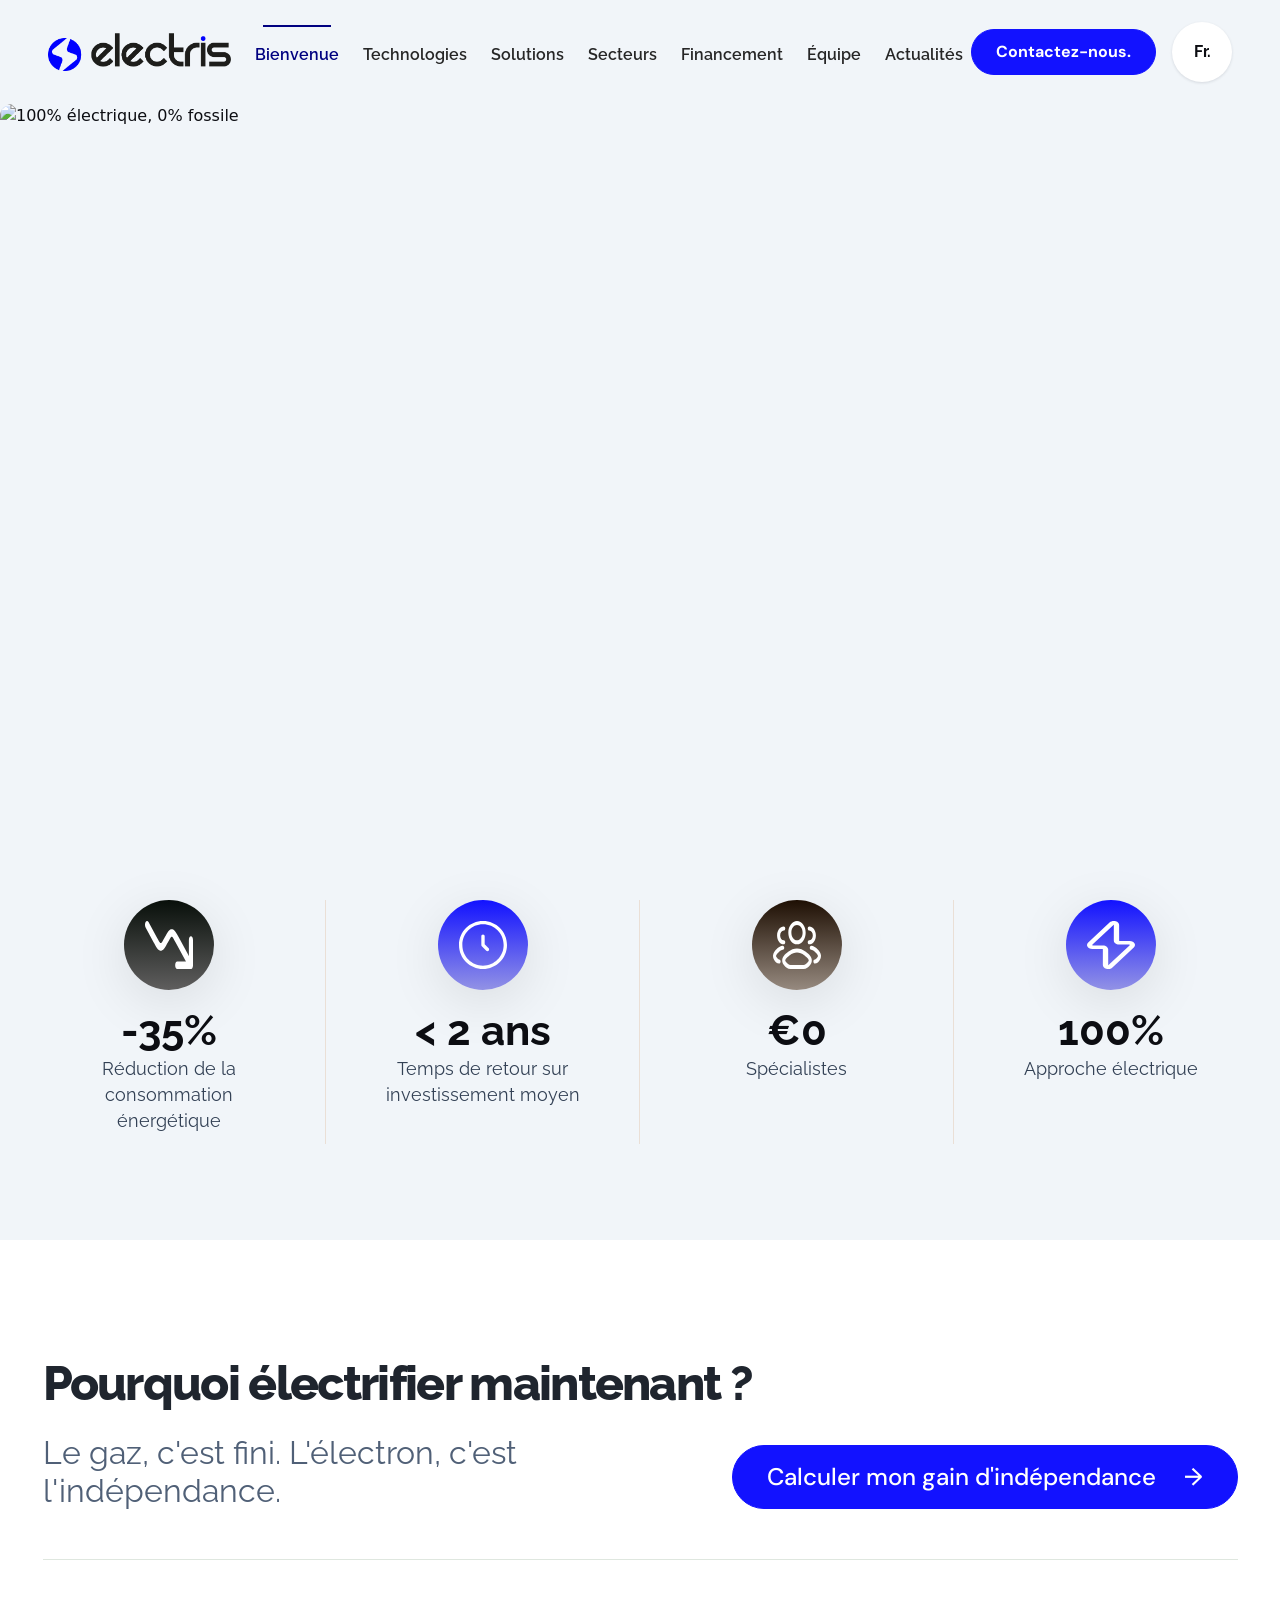
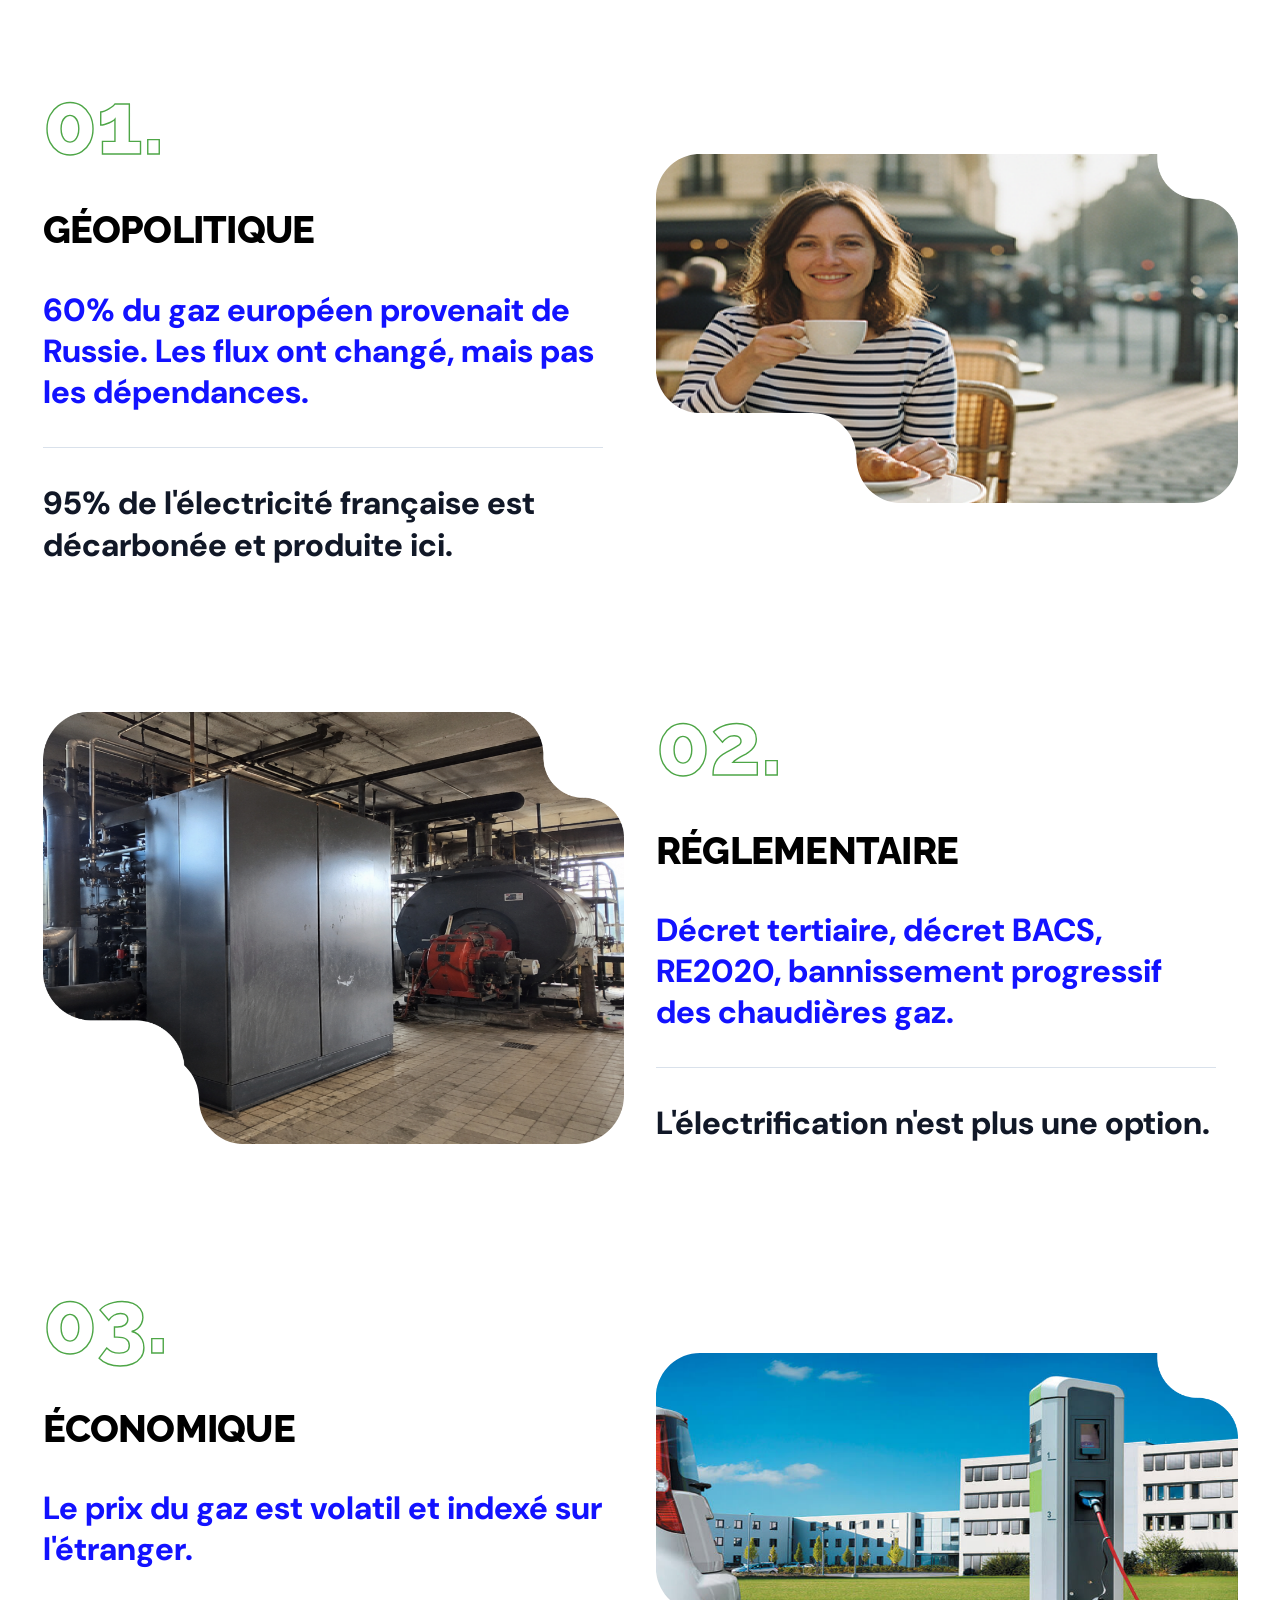
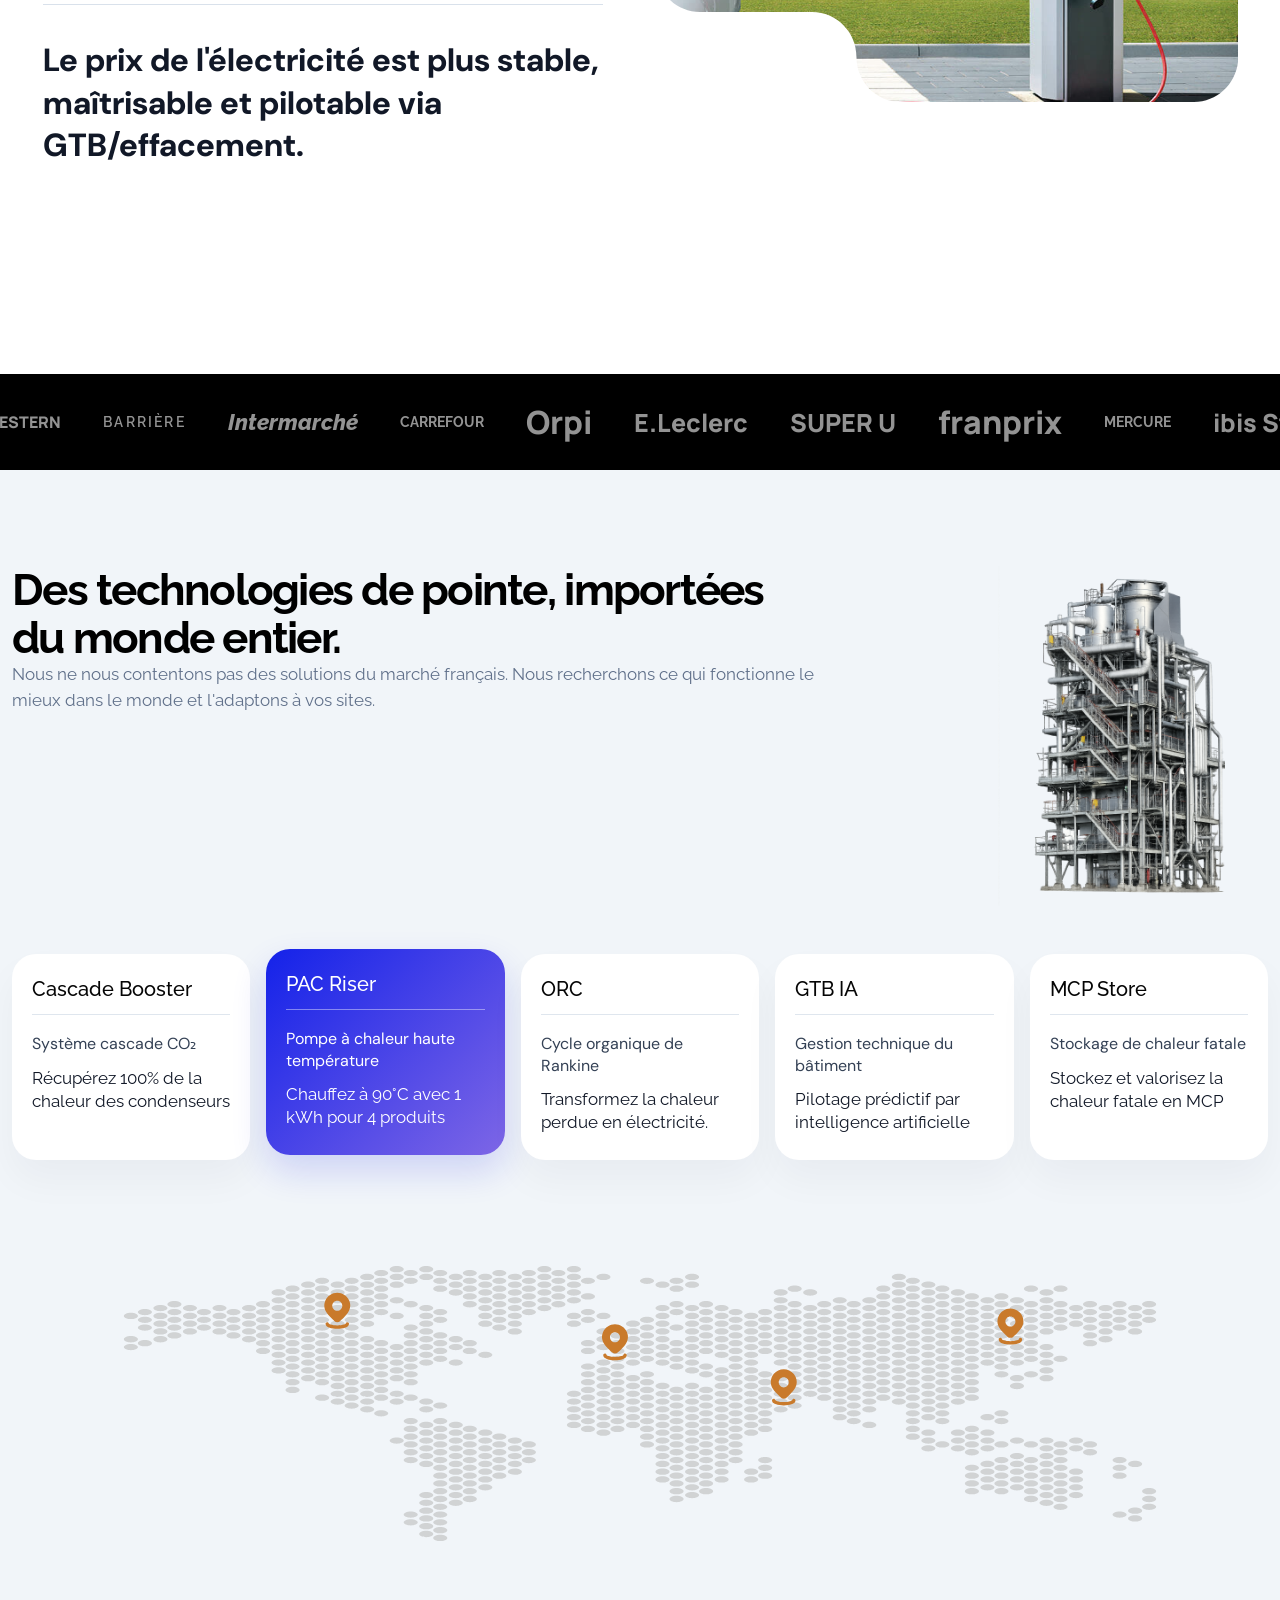
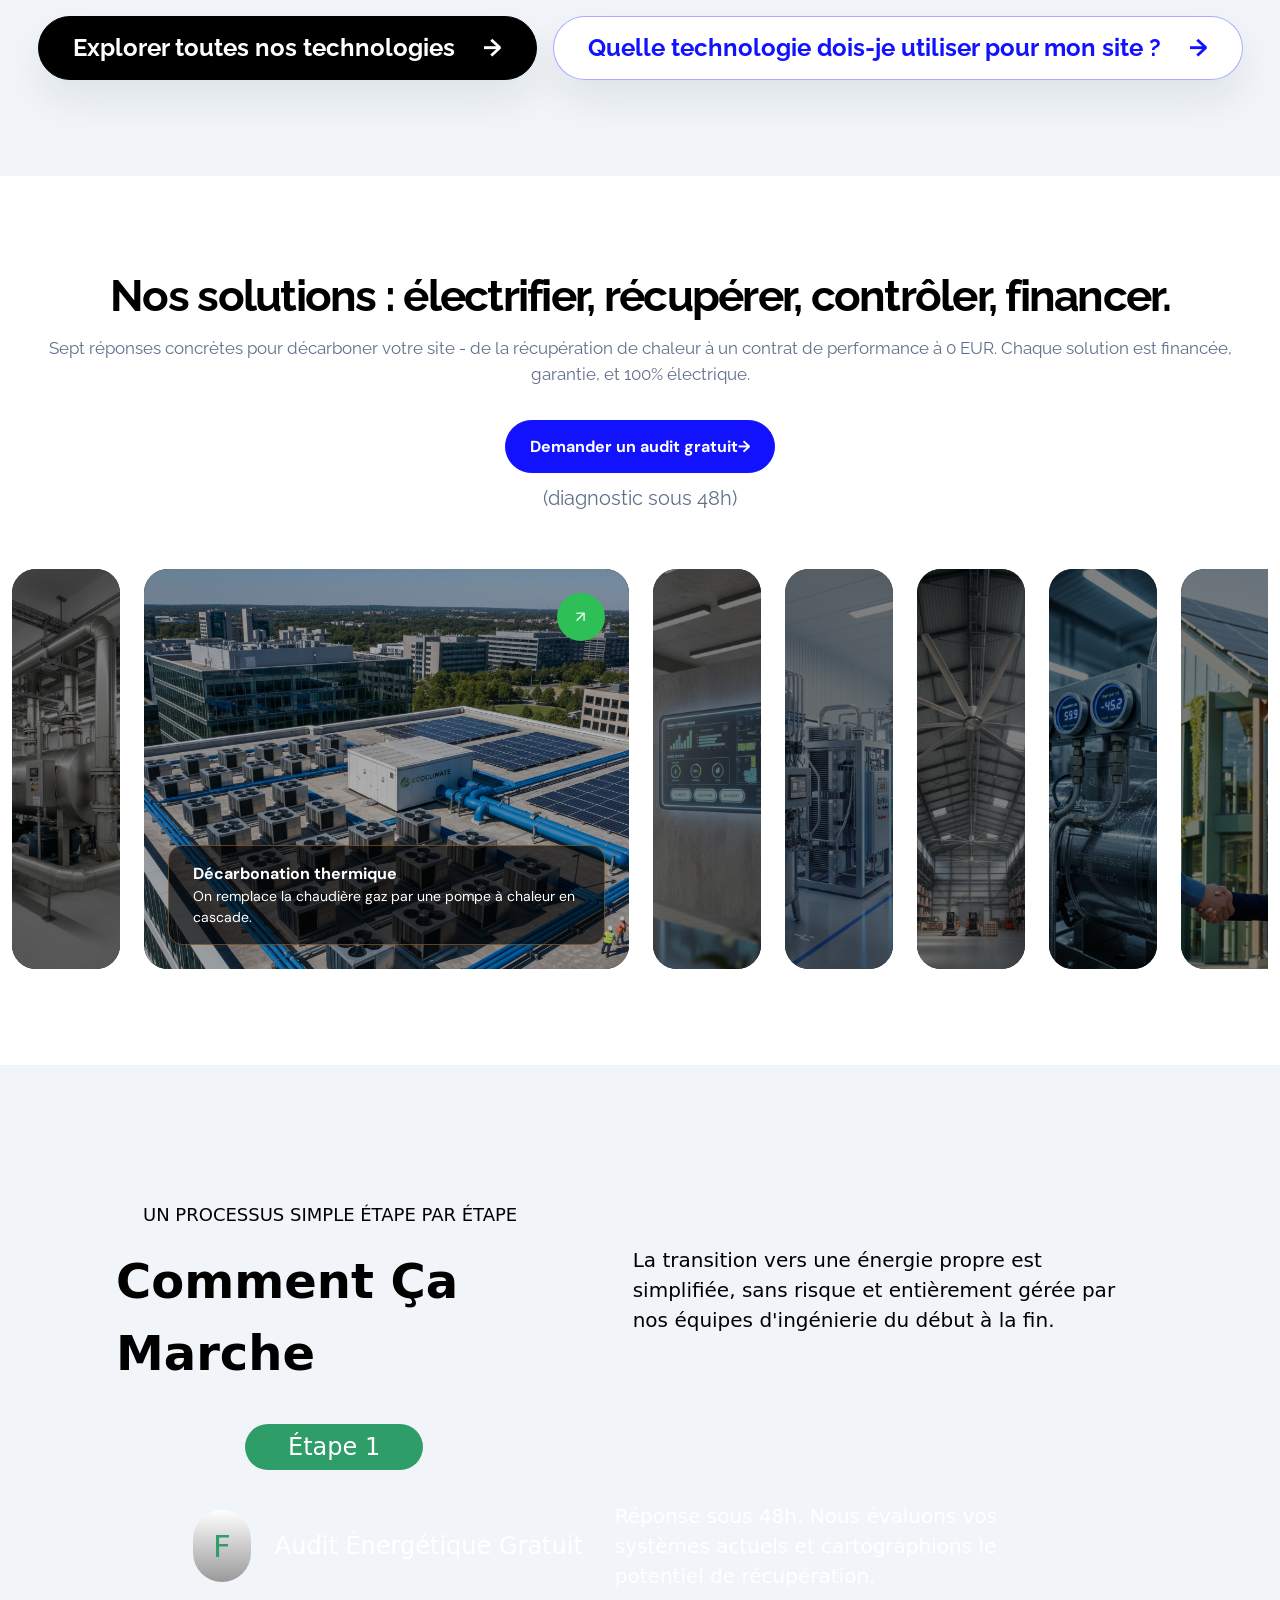
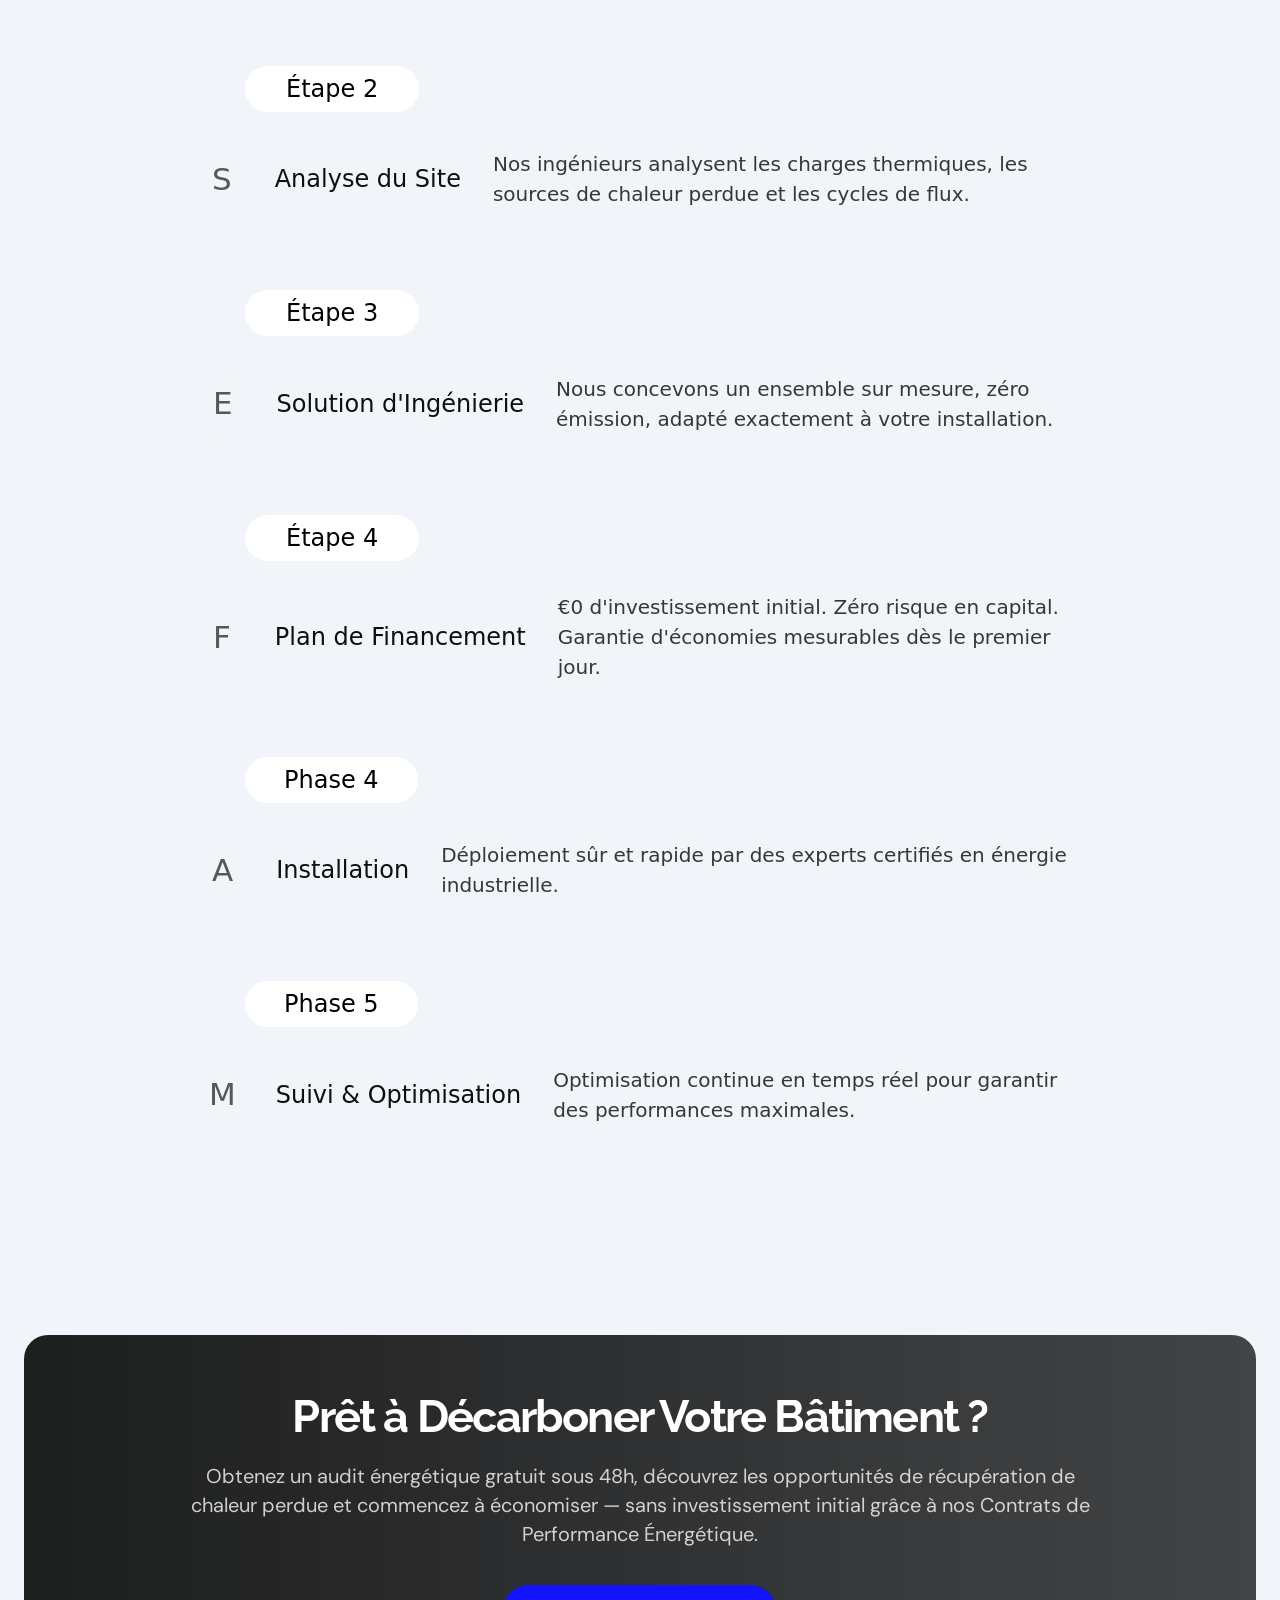
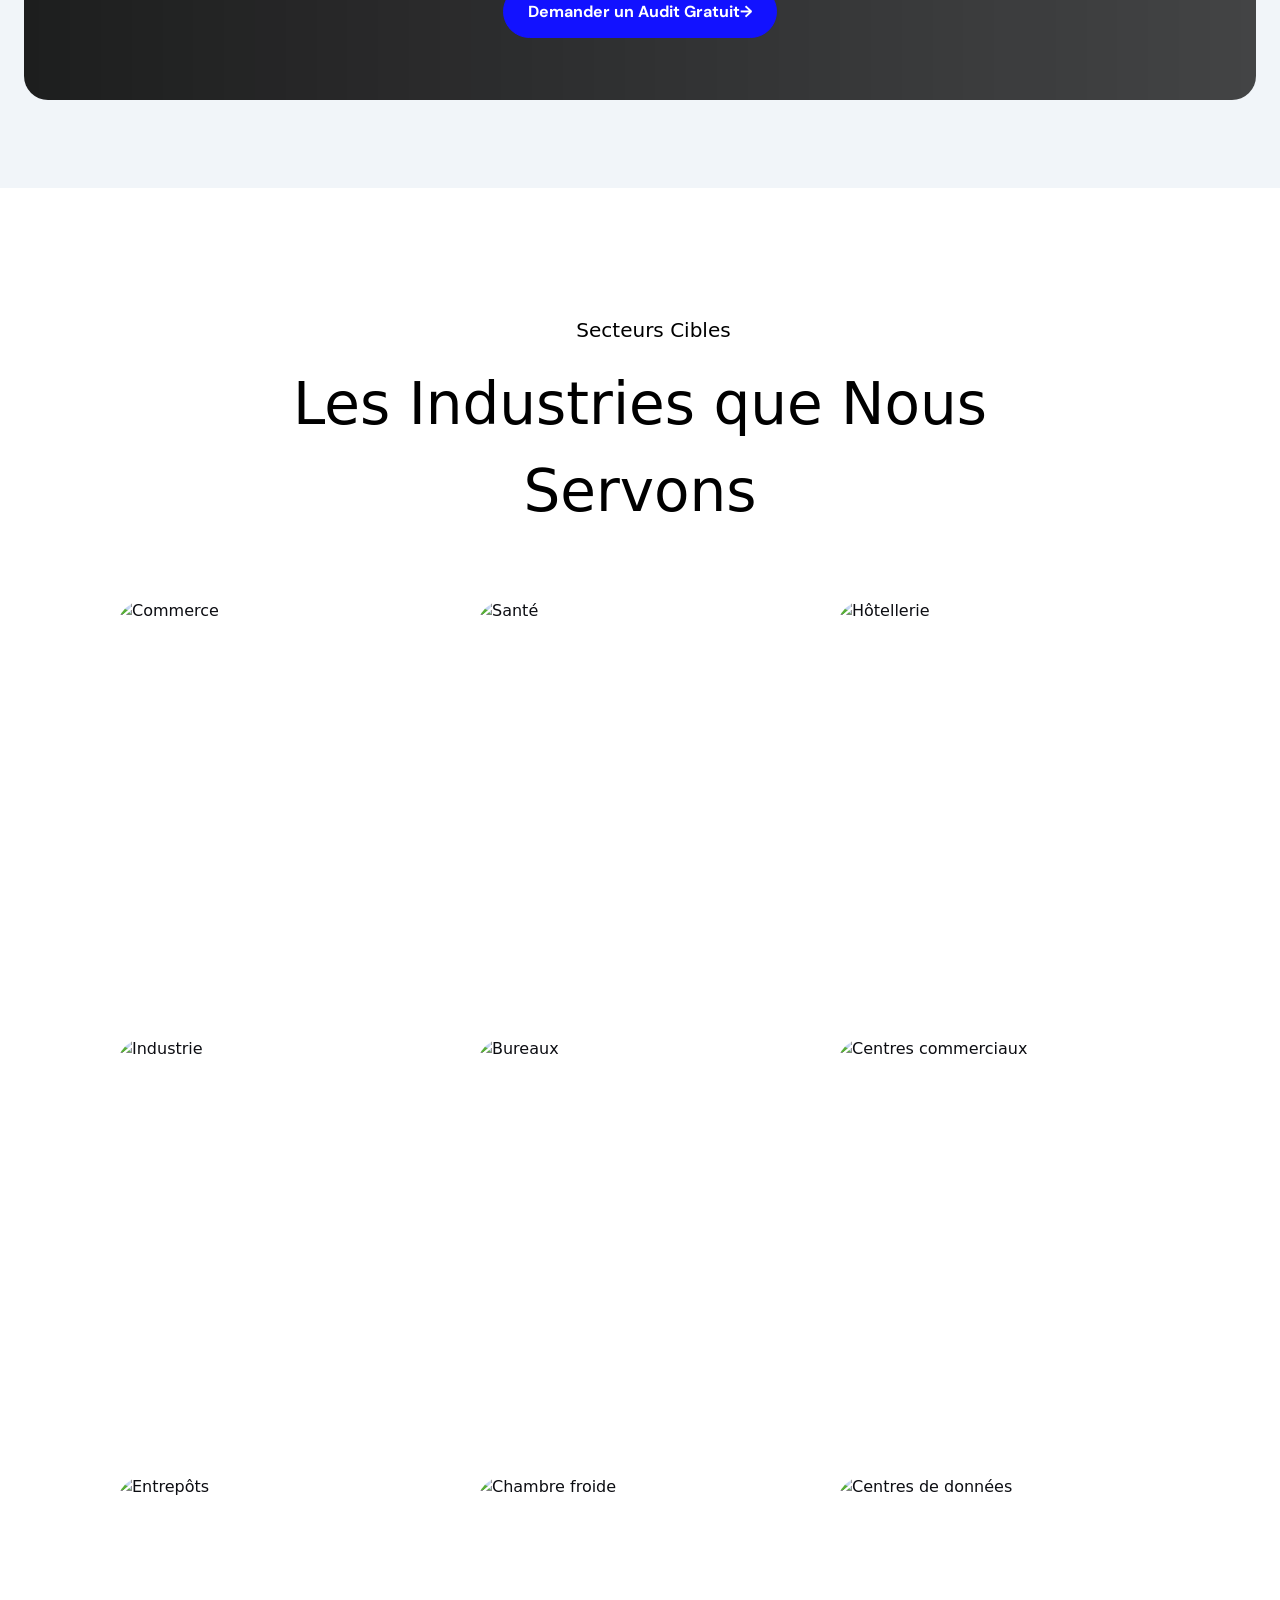
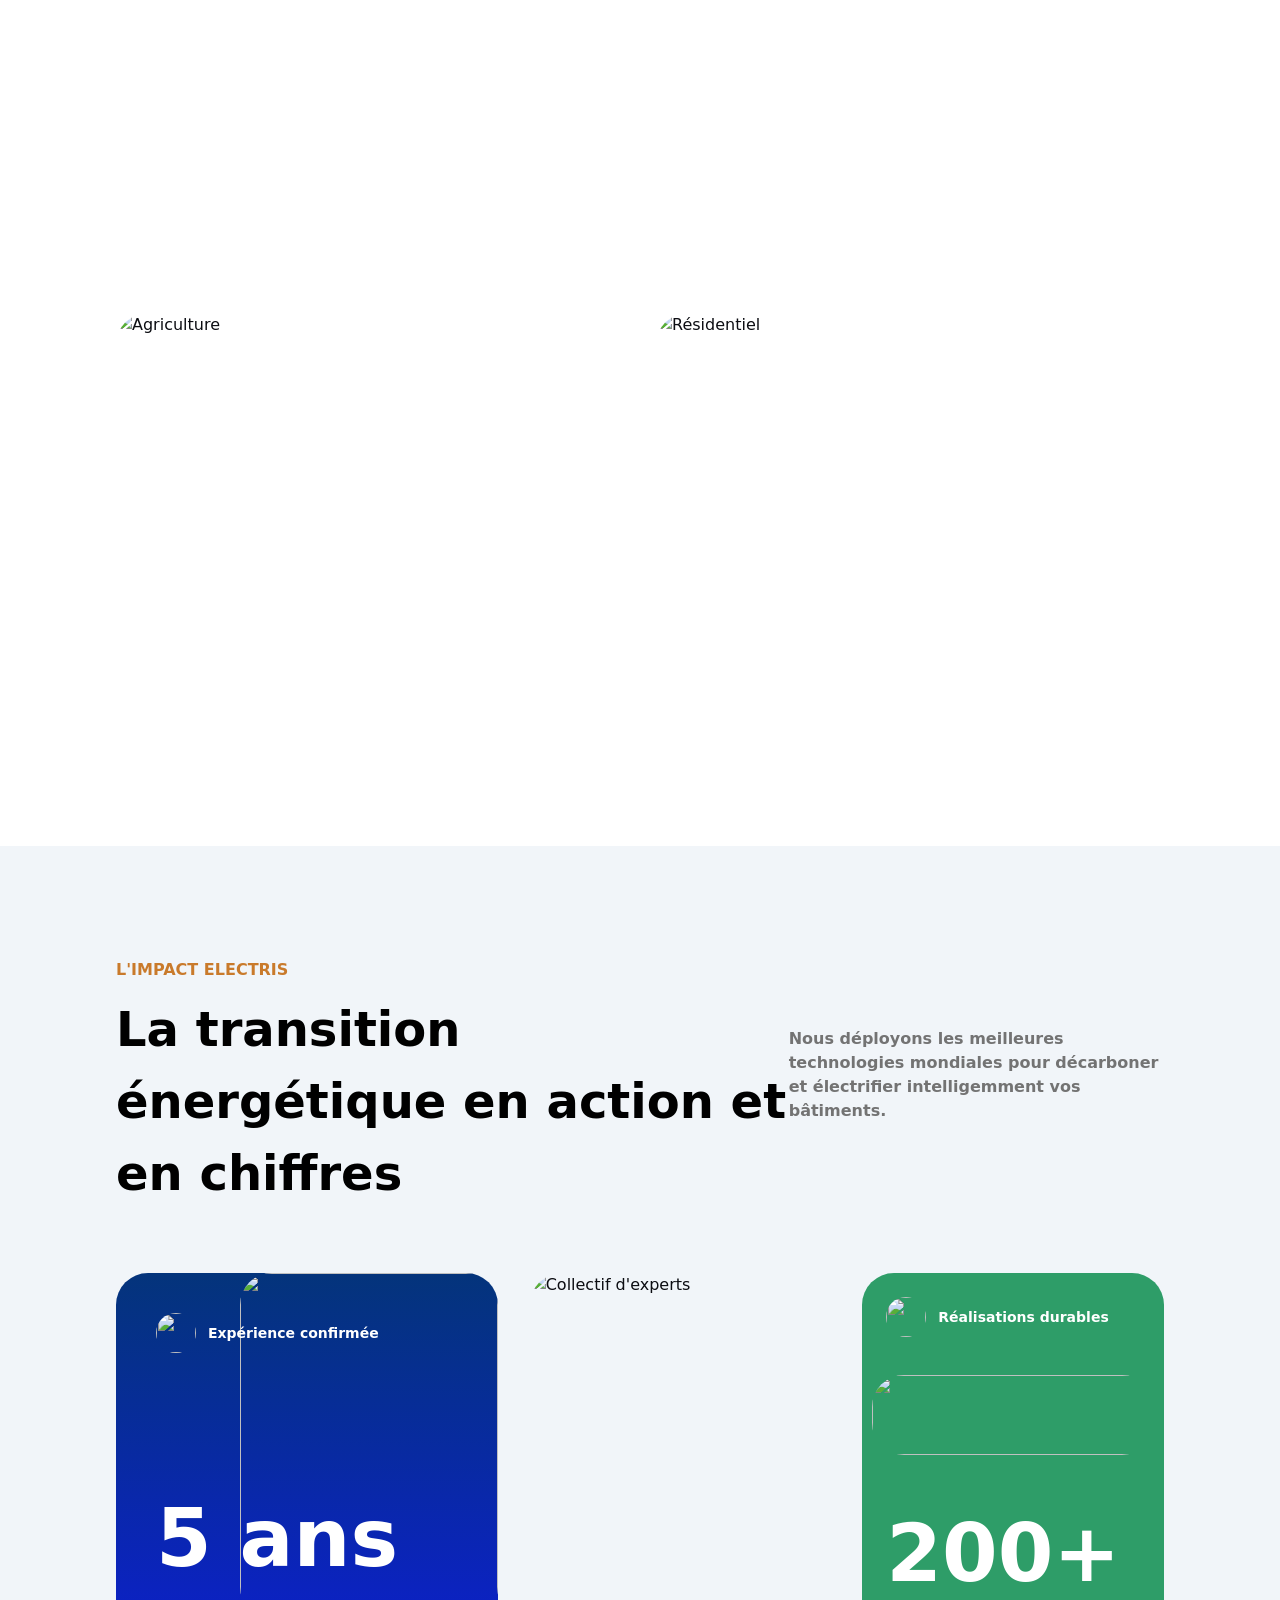
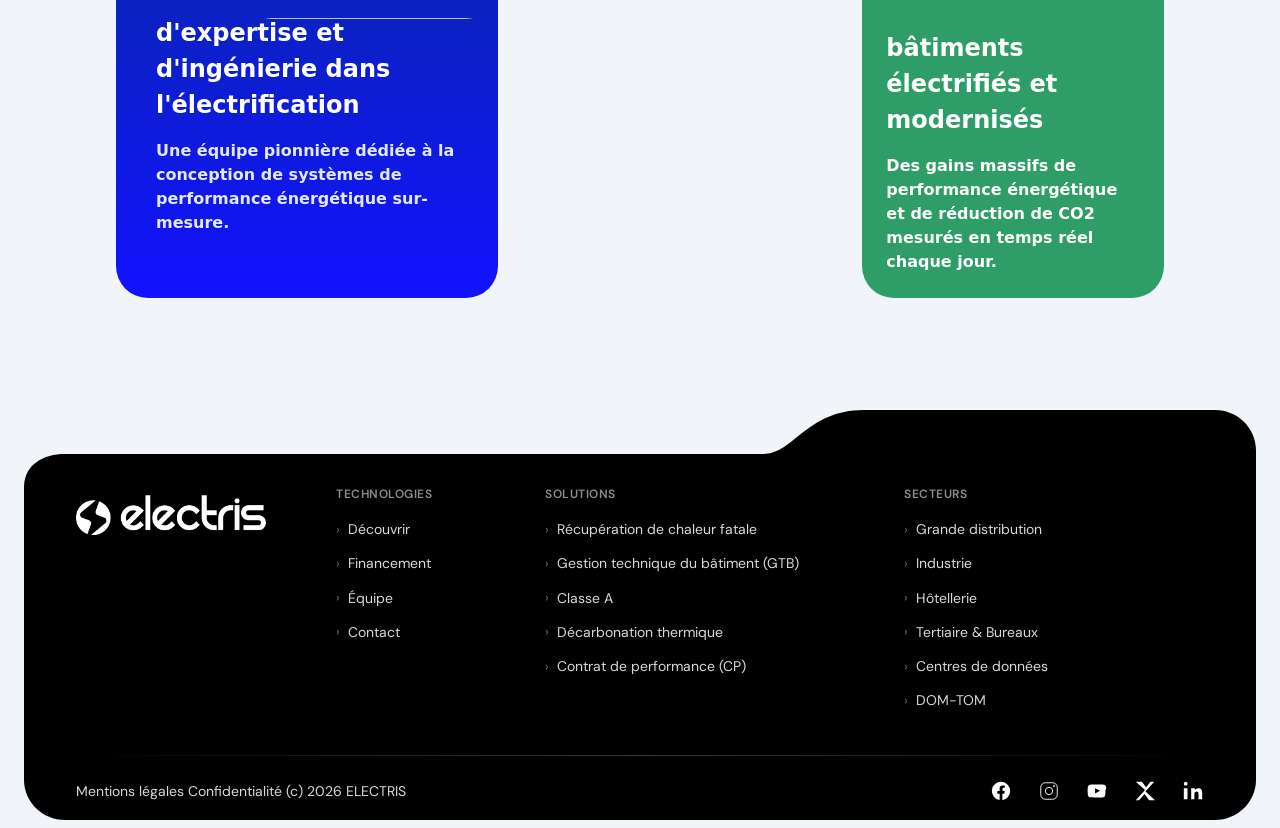
==== index.html @ 5791de8a "Initial commit" ====
<!doctype html>
<html lang="fr">
  <head>
    <meta charset="utf-8" />
    <meta name="viewport" content="width=device-width, initial-scale=1" />
    <title>Electris</title>
    <link rel="preconnect" href="https://fonts.googleapis.com" />
    <link rel="preconnect" href="https://fonts.gstatic.com" crossorigin />
    <link
      href="https://fonts.googleapis.com/css2?family=DM+Sans:wght@400;500;700&family=Manrope:wght@600;700;800&family=Raleway:wght@500;600;700;800&display=swap"
      rel="stylesheet"
    />
    <link
      href="https://cdn.jsdelivr.net/npm/bootstrap@5.3.3/dist/css/bootstrap.min.css"
      rel="stylesheet"
    />
    <link rel="stylesheet" href="style.css" />
  </head>
  <body>
    <div class="site-frame" id="top">
      <header class="sticky-top">
        <nav class="navbar navbar-expand-xl py-0">
          <div class="container-fluid px-4 px-lg-5">
            <a class="navbar-brand logo" href="#top">
              <img src="assets/images/logo/electris-logo.png" alt="electris" />
            </a>
            <button
              class="navbar-toggler"
              type="button"
              data-bs-toggle="collapse"
              data-bs-target="#mainNav"
              aria-controls="mainNav"
              aria-expanded="false"
              aria-label="Toggle navigation"
            >
              <span class="navbar-toggler-icon"></span>
            </button>
            <div class="collapse navbar-collapse" id="mainNav">
              <ul class="navbar-nav mx-auto align-items-lg-center">
                <li class="nav-item"><a class="nav-link active" href="#top">Bienvenue</a></li>
                <li class="nav-item"><a class="nav-link" href="#tech">Technologies</a></li>
                <li class="nav-item"><a class="nav-link" href="solutions.html">Solutions</a></li>
                <li class="nav-item"><a class="nav-link" href="#sectors">Secteurs</a></li>
                <li class="nav-item"><a class="nav-link" href="#process">Financement</a></li>
                <li class="nav-item"><a class="nav-link" href="#impact">Équipe</a></li>
                <li class="nav-item"><a class="nav-link" href="#news">Actualités</a></li>
              </ul>
              <div class="d-flex align-items-center gap-3 py-3 py-xl-0">
                <a class="btn btn-primary rounded-pill px-4" href="mailto:contact@electris.fr">Contactez-nous.</a>
                <span class="language rounded-circle bg-white shadow-sm">Fr.</span>
              </div>
            </div>
          </div>
        </nav>
      </header>

      <main>
        <section id="hero" style="background: #F1F5F9; font-family: system-ui;">
          <img
            src="https://storage.googleapis.com/tagjs-prod.appspot.com/v1/BmeX3726Fy/nsu6vbpi_expires_30_days.png"
            style="border-radius: 12px; height: 700px; width: 100%; display: block; object-fit: fill;"
            alt="100% &eacute;lectrique, 0% fossile"
          />
        </section>

        <section class="stats pale">
          <div class="container">
            <div class="row justify-content-center g-0">
              <div class="col-6 col-lg-3">
                <article class="stat-card text-center">
                  <i><img src="assets/icons/metric-trade-down.svg" alt="" /></i>
                  <b>-35%</b>
                  <span>Réduction de la consommation énergétique</span>
                </article>
              </div>
              <div class="col-6 col-lg-3">
                <article class="stat-card text-center">
                  <i class="blue-icon"><img src="assets/icons/metric-clock.svg" alt="" /></i>
                  <b>&lt; 2 ans</b>
                  <span>Temps de retour sur investissement moyen</span>
                </article>
              </div>
              <div class="col-6 col-lg-3">
                <article class="stat-card text-center">
                  <i class="brown-icon"><img src="assets/icons/metric-users.svg" alt="" /></i>
                  <b>€0</b>
                  <span>Spécialistes</span>
                </article>
              </div>
              <div class="col-6 col-lg-3">
                <article class="stat-card text-center border-0">
                  <i class="blue-icon"><img src="assets/icons/metric-energy.svg" alt="" /></i>
                  <b>100%</b>
                  <span>Approche électrique</span>
                </article>
              </div>
            </div>
          </div>
        </section>

        <section class="why bg-white position-relative overflow-hidden">
          <div class="container">
            <div class="row align-items-end justify-content-between heading pb-4 mb-5 g-4">
              <div class="col-lg-7">
                <h2>Pourquoi électrifier maintenant ?</h2>
                <p>Le gaz, c'est fini. L'électron, c'est l'indépendance.</p>
              </div>
              <div class="col-lg-auto">
                <a class="btn btn-primary rounded-pill px-4 py-3" href="mailto:contact@electris.fr">Calculer mon gain d'indépendance <span aria-hidden="true">&rarr;</span></a>
              </div>
            </div>
            <div class="row align-items-center g-5 reason-row">
              <div class="col-lg-6">
                <em>01.</em>
                <h3>GÉOPOLITIQUE</h3>
                <strong>60% du gaz européen provenait de Russie. Les flux ont changé, mais pas les dépendances.</strong>
                <hr />
                <p>95% de l'électricité française est décarbonée et produite ici.</p>
              </div>
              <div class="col-lg-6">
                <img class="img-fluid reason-img" src="assets/images/why/why-geo.png" alt="Femme au café" />
              </div>
            </div>
            <div class="row align-items-center g-5 reason-row flex-lg-row-reverse">
              <div class="col-lg-6">
                <em>02.</em>
                <h3>RÉGLEMENTAIRE</h3>
                <strong>Décret tertiaire, décret BACS, RE2020, bannissement progressif des chaudières gaz.</strong>
                <hr />
                <p>L'électrification n'est plus une option.</p>
              </div>
              <div class="col-lg-6">
                <img class="img-fluid reason-img" src="assets/images/why/why-reg.png" alt="Installation industrielle" />
              </div>
            </div>
            <div class="row align-items-center g-5 reason-row">
              <div class="col-lg-6">
                <em>03.</em>
                <h3>ÉCONOMIQUE</h3>
                <strong>Le prix du gaz est volatil et indexé sur l'étranger.</strong>
                <hr />
                <p>Le prix de l'électricité est plus stable, maîtrisable et pilotable via GTB/effacement.</p>
              </div>
              <div class="col-lg-6">
                <img class="img-fluid reason-img" src="assets/images/why/why-eco.png" alt="Borne électrique" />
              </div>
            </div>
          </div>
        </section>

        <section class="brands" aria-label="Ils nous font confiance">
          <div class="brand-track">
            <span class="brand best">Best Western</span>
            <span class="brand barriere">BARRIÈRE</span>
            <span class="brand inter">Intermarché</span>
            <span class="brand carrefour">Carrefour</span>
            <span class="brand orpi">Orpi</span>
            <span class="brand leclerc">E.Leclerc</span>
            <span class="brand superu">SUPER U</span>
            <span class="brand franprix">franprix</span>
            <span class="brand mercure">Mercure</span>
            <span class="brand ibis">ibis Styles</span>
          </div>
        </section>

        <section class="tech pale" id="tech">
          <div class="container">
            <div class="row align-items-start justify-content-between g-5 mb-5">
              <div class="col-lg-8">
                <h2>Des technologies de pointe, importées<br />du monde entier.</h2>
                <p>Nous ne nous contentons pas des solutions du marché français. Nous recherchons ce qui fonctionne le mieux dans le monde et l'adaptons à vos sites.</p>
              </div>
              <div class="col-lg-auto">
                <div class="machine"><img src="assets/images/tech/tech-machine.png" alt="Technologies importées" /></div>
              </div>
            </div>
            <div class="row row-cols-1 row-cols-md-2 row-cols-xl-5 g-4 tech-cards">
              <div class="col"><article><b>Cascade Booster</b><small>Système cascade CO₂</small><p>Récupérez 100% de la chaleur des condenseurs</p></article></div>
              <div class="col"><article class="selected"><b>PAC Riser</b><small>Pompe à chaleur haute température</small><p>Chauffez à 90°C avec 1 kWh pour 4 produits</p></article></div>
              <div class="col"><article><b>ORC</b><small>Cycle organique de Rankine</small><p>Transformez la chaleur perdue en électricité.</p></article></div>
              <div class="col"><article><b>GTB IA</b><small>Gestion technique du bâtiment</small><p>Pilotage prédictif par intelligence artificielle</p></article></div>
              <div class="col"><article><b>MCP Store</b><small>Stockage de chaleur fatale</small><p>Stockez et valorisez la chaleur fatale en MCP</p></article></div>
            </div>
            <div class="world mx-auto">
              <span class="pin pin-1"></span>
              <span class="pin pin-2"></span>
              <span class="pin pin-3"></span>
              <span class="pin pin-4"></span>
            </div>
            <div class="d-flex flex-column flex-lg-row justify-content-center gap-3 tech-actions">
              <a class="btn btn-dark rounded-pill" href="solutions.html">Explorer toutes nos technologies <span aria-hidden="true">&rarr;</span></a>
              <a class="btn btn-light rounded-pill text-primary border-primary-subtle" href="mailto:contact@electris.fr">Quelle technologie dois-je utiliser pour mon site ? <span aria-hidden="true">&rarr;</span></a>
            </div>
          </div>
        </section>

        <section class="solutions bg-white" id="solutions">
          <div class="container text-center">
            <h2>Nos solutions : électrifier, récupérer, contrôler, financer.</h2>
            <p>Sept réponses concrètes pour décarboner votre site - de la récupération de chaleur à un contrat de performance à 0 EUR. Chaque solution est financée, garantie, et 100% électrique.</p>
            <a class="btn btn-primary rounded-pill px-4 py-3" href="mailto:contact@electris.fr">Demander un audit gratuit <span aria-hidden="true">&rarr;</span></a>
            <small class="sub">(diagnostic sous 48h)</small>
            <div class="solution-cards d-flex gap-4 overflow-auto">
              <figure><img src="assets/images/solutions/sol-1.png" alt="Installation industrielle" /></figure>
              <figure class="expanded">
                <img src="assets/images/solutions/sol-2.png" alt="Décarbonation thermique" />
                <span class="sol-badge" aria-hidden="true">&rarr;</span>
                <figcaption><strong>Décarbonation thermique</strong><small>On remplace la chaudière gaz par une pompe à chaleur en cascade.</small></figcaption>
              </figure>
              <figure><img src="assets/images/solutions/sol-3.png" alt="Pilotage énergétique" /></figure>
              <figure><img src="assets/images/solutions/sol-4.png" alt="Équipement technique" /></figure>
              <figure><img src="assets/images/solutions/sol-5.png" alt="Ventilation industrielle" /></figure>
              <figure><img src="assets/images/solutions/sol-6.png" alt="Contrôle thermique" /></figure>
              <figure><img src="assets/images/solutions/sol-7.png" alt="Site énergétique" /></figure>
            </div>
          </div>
        </section>

        <section id="process" style="overflow: hidden; align-self: stretch; background: #F1F5F9; padding-top: 136px; padding-bottom: 136px; font-family: system-ui;">
          <div style="align-self: stretch; display: flex; flex-direction: column; align-items: flex-start; margin-bottom: 64px; margin-left: 116px; margin-right: 116px; gap: 17px;">
            <div style="display: flex; align-items: center; padding-right: 205px; gap: 12px;">
              <img src="https://storage.googleapis.com/tagjs-prod.appspot.com/v1/BmeX3726Fy/j8va3b74_expires_30_days.png" style="width: 15px; height: 15px; object-fit: fill;" alt="" />
              <span style="color: #000000; font-size: 18px;">UN PROCESSUS SIMPLE &Eacute;TAPE PAR &Eacute;TAPE</span>
            </div>
            <div style="align-self: stretch; display: flex; justify-content: space-between; align-items: flex-start;">
              <span style="color: #000000; font-size: 48px; font-weight: bold;">Comment &Ccedil;a Marche</span>
              <span style="color: #000000; font-size: 20px; margin-right: 22px; width: 550px;">La transition vers une &eacute;nergie propre est simplifi&eacute;e, sans risque et enti&egrave;rement g&eacute;r&eacute;e par nos &eacute;quipes d'ing&eacute;nierie du d&eacute;but &agrave; la fin.</span>
            </div>
          </div>
          <div style="align-self: stretch; display: flex; flex-direction: column; align-items: flex-start; margin-bottom: 56px; margin-left: 148px; margin-right: 148px; position: relative;">
            <div style="align-self: stretch; border-radius: 37px; padding: 48px 45px; background-image: url('https://storage.googleapis.com/tagjs-prod.appspot.com/v1/BmeX3726Fy/5kh29s3q_expires_30_days.png'); background-size: 100% 100%;">
              <div style="align-self: stretch; display: flex; align-items: center; gap: 32px;">
                <div style="flex-shrink: 0; display: flex; align-items: center; gap: 24px;">
                  <span style="flex-shrink: 0; display: flex; flex-direction: column; align-items: flex-start; background: linear-gradient(180deg, #FFFFFF, #999999); border-radius: 111px; padding: 13px 20px; text-align: left;"><span style="color: #2E9D68; font-size: 31px;">F</span></span>
                  <span style="color: #FFFFFF; font-size: 24px;">Audit &Eacute;nerg&eacute;tique Gratuit</span>
                </div>
                <span style="color: #FFFFFF; font-size: 20px; flex: 1;">R&eacute;ponse sous 48h. Nous &eacute;valuons vos syst&egrave;mes actuels et cartographions le potentiel de r&eacute;cup&eacute;ration.</span>
              </div>
            </div>
            <span style="position: absolute; top: -29px; left: 97px; display: flex; flex-direction: column; align-items: flex-start; background: #2E9D68; border-radius: 99px; padding: 5px 43px; text-align: left;"><span style="color: #FFFFFF; font-size: 24px;">&Eacute;tape 1</span></span>
          </div>
          <div style="align-self: stretch; display: flex; flex-direction: column; align-items: flex-start; margin-bottom: 56px; margin-left: 148px; margin-right: 148px; position: relative;">
            <div style="align-self: stretch; border-radius: 37px; padding: 48px 45px; background-image: url('https://storage.googleapis.com/tagjs-prod.appspot.com/v1/BmeX3726Fy/nkhw3zs6_expires_30_days.png'); background-size: 100% 100%;">
              <div style="align-self: stretch; display: flex; align-items: center; gap: 32px;">
                <div style="flex-shrink: 0; display: flex; align-items: center; gap: 24px;">
                  <span style="flex-shrink: 0; display: flex; flex-direction: column; align-items: flex-start; background: #F1F5F9; border-radius: 111px; padding: 13px 19px; text-align: left;"><span style="color: #585858; font-size: 31px;">S</span></span>
                  <span style="color: #0F0F0F; font-size: 24px;">Analyse du Site</span>
                </div>
                <span style="color: #373737; font-size: 20px; flex: 1;">Nos ing&eacute;nieurs analysent les charges thermiques, les sources de chaleur perdue et les cycles de flux.</span>
              </div>
            </div>
            <span style="position: absolute; top: -29px; left: 97px; display: flex; flex-direction: column; align-items: flex-start; background: #FFFFFF; border-radius: 99px; padding: 5px 41px; text-align: left;"><span style="color: #000000; font-size: 24px;">&Eacute;tape 2</span></span>
          </div>
          <div style="align-self: stretch; display: flex; flex-direction: column; align-items: flex-start; margin-bottom: 56px; margin-left: 148px; margin-right: 148px; position: relative;">
            <div style="align-self: stretch; border-radius: 37px; padding: 48px 45px; background-image: url('https://storage.googleapis.com/tagjs-prod.appspot.com/v1/BmeX3726Fy/oq0uzyha_expires_30_days.png'); background-size: 100% 100%;">
              <div style="align-self: stretch; display: flex; align-items: center; gap: 32px;">
                <div style="flex-shrink: 0; display: flex; align-items: center; gap: 24px;">
                  <span style="flex-shrink: 0; display: flex; flex-direction: column; align-items: flex-start; background: #F1F5F9; border-radius: 111px; padding: 13px 20px; text-align: left;"><span style="color: #585858; font-size: 31px;">E</span></span>
                  <span style="color: #0F0F0F; font-size: 24px;">Solution d'Ing&eacute;nierie</span>
                </div>
                <span style="color: #373737; font-size: 20px; flex: 1;">Nous concevons un ensemble sur mesure, z&eacute;ro &eacute;mission, adapt&eacute; exactement &agrave; votre installation.</span>
              </div>
            </div>
            <span style="position: absolute; top: -29px; left: 97px; display: flex; flex-direction: column; align-items: flex-start; background: #FFFFFF; border-radius: 99px; padding: 5px 41px; text-align: left;"><span style="color: #000000; font-size: 24px;">&Eacute;tape 3</span></span>
          </div>
          <div style="align-self: stretch; display: flex; flex-direction: column; align-items: flex-start; margin-bottom: 56px; margin-left: 148px; margin-right: 148px; position: relative;">
            <div style="align-self: stretch; border-radius: 37px; padding: 48px 45px; background-image: url('https://storage.googleapis.com/tagjs-prod.appspot.com/v1/BmeX3726Fy/pqgs6tcl_expires_30_days.png'); background-size: 100% 100%;">
              <div style="align-self: stretch; display: flex; align-items: center; gap: 32px;">
                <div style="flex-shrink: 0; display: flex; align-items: center; gap: 24px;">
                  <span style="flex-shrink: 0; display: flex; flex-direction: column; align-items: flex-start; background: #F1F5F9; border-radius: 111px; padding: 13px 20px; text-align: left;"><span style="color: #585858; font-size: 31px;">F</span></span>
                  <span style="color: #0F0F0F; font-size: 24px;">Plan de Financement</span>
                </div>
                <span style="color: #373737; font-size: 20px; flex: 1;">&euro;0 d'investissement initial. Z&eacute;ro risque en capital. Garantie d'&eacute;conomies mesurables d&egrave;s le premier jour.</span>
              </div>
            </div>
            <span style="position: absolute; top: -29px; left: 97px; display: flex; flex-direction: column; align-items: flex-start; background: #FFFFFF; border-radius: 99px; padding: 5px 41px; text-align: left;"><span style="color: #000000; font-size: 24px;">&Eacute;tape 4</span></span>
          </div>
          <div style="align-self: stretch; display: flex; flex-direction: column; align-items: flex-start; margin-bottom: 56px; margin-left: 148px; margin-right: 148px; position: relative;">
            <div style="align-self: stretch; border-radius: 37px; padding: 48px 45px; background-image: url('https://storage.googleapis.com/tagjs-prod.appspot.com/v1/BmeX3726Fy/ihtrmx9u_expires_30_days.png'); background-size: 100% 100%;">
              <div style="align-self: stretch; display: flex; align-items: center; gap: 32px;">
                <div style="flex-shrink: 0; display: flex; align-items: center; gap: 24px;">
                  <span style="flex-shrink: 0; display: flex; flex-direction: column; align-items: flex-start; background: #F1F5F9; border-radius: 111px; padding: 13px 19px; text-align: left;"><span style="color: #585858; font-size: 31px;">A</span></span>
                  <span style="color: #0F0F0F; font-size: 24px;">Installation</span>
                </div>
                <span style="color: #373737; font-size: 20px;">D&eacute;ploiement s&ucirc;r et rapide par des experts certifi&eacute;s en &eacute;nergie industrielle.</span>
              </div>
            </div>
            <span style="position: absolute; top: -29px; left: 97px; display: flex; flex-direction: column; align-items: flex-start; background: #FFFFFF; border-radius: 99px; padding: 5px 39px; text-align: left;"><span style="color: #000000; font-size: 24px;">Phase 4</span></span>
          </div>
          <div style="align-self: stretch; display: flex; flex-direction: column; align-items: flex-start; margin-left: 148px; margin-right: 148px; position: relative;">
            <div style="align-self: stretch; border-radius: 37px; padding: 48px 45px; background-image: url('https://storage.googleapis.com/tagjs-prod.appspot.com/v1/BmeX3726Fy/jgto7eb6_expires_30_days.png'); background-size: 100% 100%;">
              <div style="align-self: stretch; display: flex; align-items: center; gap: 32px;">
                <div style="flex-shrink: 0; display: flex; align-items: center; gap: 24px;">
                  <span style="flex-shrink: 0; display: flex; flex-direction: column; align-items: flex-start; background: #F1F5F9; border-radius: 111px; padding: 13px 16px; text-align: left;"><span style="color: #585858; font-size: 31px;">M</span></span>
                  <span style="color: #0F0F0F; font-size: 24px;">Suivi &amp; Optimisation</span>
                </div>
                <span style="color: #373737; font-size: 20px;">Optimisation continue en temps r&eacute;el pour garantir des performances maximales.</span>
              </div>
            </div>
            <span style="position: absolute; top: -29px; left: 97px; display: flex; flex-direction: column; align-items: flex-start; background: #FFFFFF; border-radius: 99px; padding: 5px 39px; text-align: left;"><span style="color: #000000; font-size: 24px;">Phase 5</span></span>
          </div>
        </section>

        <section class="cta-wrap pale">
          <div class="container-fluid px-3 px-lg-4">
            <div class="cta mx-auto text-center">
              <h2>Pr&ecirc;t &agrave; D&eacute;carboner Votre B&acirc;timent ?</h2>
              <p>Obtenez un audit &eacute;nerg&eacute;tique gratuit sous 48h, d&eacute;couvrez les opportunit&eacute;s de r&eacute;cup&eacute;ration de chaleur perdue et commencez &agrave; &eacute;conomiser &mdash; sans investissement initial gr&acirc;ce &agrave; nos Contrats de Performance &Eacute;nerg&eacute;tique.</p>
              <a class="btn btn-primary rounded-pill px-4 py-3" href="mailto:contact@electris.fr">Demander un Audit Gratuit <span aria-hidden="true">&rarr;</span></a>
            </div>
          </div>
        </section>
        <section id="sectors" style="align-self: stretch; display: flex; flex-direction: column; background: #FFFFFF; padding-top: 127px; padding-bottom: 127px; gap: 64px; font-family: system-ui;">
          <div style="align-self: stretch; display: flex; flex-direction: column; align-items: center; gap: 16px;">
            <div style="display: flex; align-items: center; gap: 12px;">
              <img src="https://storage.googleapis.com/tagjs-prod.appspot.com/v1/BmeX3726Fy/gh1x1709_expires_30_days.png" style="width: 15px; height: 15px; object-fit: fill;" alt="" />
              <span style="color: #000000; font-size: 20px;">Secteurs Cibles</span>
            </div>
            <span style="color: #000000; font-size: 58px; text-align: center; width: 712px;">Les Industries que Nous Servons</span>
          </div>
          <div style="align-self: stretch; display: flex; flex-direction: column; border-radius: 20px; margin-left: 116px; margin-right: 116px; gap: 32px;">
            <div class="sectors-art-row" style="align-self: stretch; display: flex; align-items: center; gap: 32px;">
              <img src="https://storage.googleapis.com/tagjs-prod.appspot.com/v1/BmeX3726Fy/iti15n4s_expires_30_days.png" style="border-radius: 32px; height: 406px; flex: 1; object-fit: fill; min-width: 0;" alt="Commerce" />
              <img src="https://storage.googleapis.com/tagjs-prod.appspot.com/v1/BmeX3726Fy/nkdqx3en_expires_30_days.png" style="border-radius: 32px; height: 406px; flex: 1; object-fit: fill; min-width: 0;" alt="Sant&eacute;" />
              <img src="https://storage.googleapis.com/tagjs-prod.appspot.com/v1/BmeX3726Fy/s9y449zz_expires_30_days.png" style="border-radius: 32px; height: 406px; flex: 1; object-fit: fill; min-width: 0;" alt="H&ocirc;tellerie" />
            </div>
            <div class="sectors-art-row" style="align-self: stretch; display: flex; align-items: center; gap: 32px;">
              <img src="https://storage.googleapis.com/tagjs-prod.appspot.com/v1/BmeX3726Fy/gj82kqub_expires_30_days.png" style="border-radius: 32px; height: 406px; flex: 1; object-fit: fill; min-width: 0;" alt="Industrie" />
              <img src="https://storage.googleapis.com/tagjs-prod.appspot.com/v1/BmeX3726Fy/834el9od_expires_30_days.png" style="border-radius: 32px; height: 406px; flex: 1; object-fit: fill; min-width: 0;" alt="Bureaux" />
              <img src="https://storage.googleapis.com/tagjs-prod.appspot.com/v1/BmeX3726Fy/io14jv06_expires_30_days.png" style="border-radius: 32px; height: 406px; flex: 1; object-fit: fill; min-width: 0;" alt="Centres commerciaux" />
            </div>
            <div class="sectors-art-row" style="align-self: stretch; display: flex; align-items: center; border-radius: 32px; gap: 32px;">
              <img src="https://storage.googleapis.com/tagjs-prod.appspot.com/v1/BmeX3726Fy/64btp0jf_expires_30_days.png" style="border-radius: 32px; height: 406px; flex: 1; object-fit: fill; min-width: 0;" alt="Entrep&ocirc;ts" />
              <img src="https://storage.googleapis.com/tagjs-prod.appspot.com/v1/BmeX3726Fy/q52eco6p_expires_30_days.png" style="border-radius: 32px; height: 406px; flex: 1; object-fit: fill; min-width: 0;" alt="Chambre froide" />
              <img src="https://storage.googleapis.com/tagjs-prod.appspot.com/v1/BmeX3726Fy/bv6h4kai_expires_30_days.png" style="border-radius: 32px; height: 406px; flex: 1; object-fit: fill; min-width: 0;" alt="Centres de donn&eacute;es" />
            </div>
            <div class="sectors-art-row" style="align-self: stretch; display: flex; align-items: center; border-radius: 32px; gap: 32px;">
              <img src="https://storage.googleapis.com/tagjs-prod.appspot.com/v1/BmeX3726Fy/8ukx4bl0_expires_30_days.png" style="border-radius: 32px; height: 406px; flex: 1; object-fit: fill; min-width: 0;" alt="Agriculture" />
              <img src="https://storage.googleapis.com/tagjs-prod.appspot.com/v1/BmeX3726Fy/tfxtjgpk_expires_30_days.png" style="border-radius: 32px; height: 406px; flex: 1; object-fit: fill; min-width: 0;" alt="R&eacute;sidentiel" />
            </div>
          </div>
        </section>

        <section id="impact" style="align-self: stretch; display: flex; flex-direction: column; background: #F1F5F9; padding: 112px 116px; gap: 64px; font-family: system-ui;">
          <div style="align-self: stretch; display: flex; flex-direction: column; align-items: flex-start; gap: 11px;">
            <span style="color: #C97A2B; font-size: 16px; font-weight: bold;">L'IMPACT ELECTRIS</span>
            <div style="align-self: stretch; display: flex; justify-content: space-between; align-items: flex-start;">
              <span style="color: #000000; font-size: 48px; font-weight: bold; width: 717px;">La transition &eacute;nerg&eacute;tique en action et en chiffres</span>
              <span style="color: #737373; font-size: 16px; font-weight: bold; margin-top: 34px; width: 400px;">Nous d&eacute;ployons les meilleures technologies mondiales pour d&eacute;carboner et &eacute;lectrifier intelligemment vos b&acirc;timents.</span>
            </div>
          </div>
          <div class="impact-art-row" style="align-self: stretch; display: flex; align-items: stretch;">
            <div style="flex: 1; display: flex; flex-direction: column; align-items: flex-start; background: linear-gradient(180deg, #04347B, #1212FF); border-radius: 32px; padding: 40px; margin-right: 32px; position: relative; min-height: 480px; min-width: 0; overflow: hidden;">
              <div style="align-self: stretch; display: flex; flex-direction: column; align-items: flex-start; position: relative; z-index: 1;">
                <div style="display: flex; align-items: center; margin-bottom: 126px; gap: 12px;">
                  <img src="https://storage.googleapis.com/tagjs-prod.appspot.com/v1/BmeX3726Fy/nftn8o36_expires_30_days.png" style="border-radius: 100px; width: 40px; height: 40px; object-fit: fill;" alt="" />
                  <span style="color: #FFFFFF; font-size: 14px; font-weight: bold;">Exp&eacute;rience confirm&eacute;e</span>
                </div>
                <div style="align-self: stretch; display: flex; flex-direction: column; align-items: flex-start; gap: 16px;">
                  <span style="color: #FFFFFF; font-size: 80px; font-weight: bold;">5 ans</span>
                  <span style="color: #FFFFFF; font-size: 24px; font-weight: bold; width: 302px;">d'expertise et d'ing&eacute;nierie dans l'&eacute;lectrification</span>
                  <span style="color: #E2E8F0; font-size: 16px; font-weight: bold;">Une &eacute;quipe pionni&egrave;re d&eacute;di&eacute;e &agrave; la conception de syst&egrave;mes de performance &eacute;nerg&eacute;tique sur-mesure.</span>
                </div>
              </div>
              <img src="https://storage.googleapis.com/tagjs-prod.appspot.com/v1/BmeX3726Fy/n5s4kruc_expires_30_days.png" style="position: absolute; top: 0px; right: 0px; border-radius: 32px; width: 258px; height: 346px; object-fit: fill;" alt="" />
            </div>
            <img src="https://storage.googleapis.com/tagjs-prod.appspot.com/v1/BmeX3726Fy/gotuu6g7_expires_30_days.png" style="border-radius: 32px; height: auto; align-self: stretch; flex: 1; margin-right: 31px; object-fit: cover; min-width: 0;" alt="Collectif d'experts" />
            <div style="flex: 1; display: flex; flex-direction: column; align-items: flex-start; background: #2E9D68; border-radius: 32px; padding-top: 24px; padding-bottom: 24px; min-height: 480px; min-width: 0; overflow: hidden;">
              <div style="display: flex; align-items: center; margin-bottom: 38px; margin-left: 24px; gap: 12px;">
                <img src="https://storage.googleapis.com/tagjs-prod.appspot.com/v1/BmeX3726Fy/wh60yj9h_expires_30_days.png" style="border-radius: 100px; width: 40px; height: 40px; object-fit: fill;" alt="" />
                <span style="color: #FFFFFF; font-size: 14px; font-weight: bold;">R&eacute;alisations durables</span>
              </div>
              <img src="https://storage.googleapis.com/tagjs-prod.appspot.com/v1/BmeX3726Fy/662e9h1o_expires_30_days.png" style="border-radius: 32px; width: 386px; height: 80px; margin-bottom: 39px; margin-left: 10px; object-fit: fill; max-width: calc(100% - 20px);" alt="" />
              <div style="align-self: stretch; display: flex; flex-direction: column; align-items: flex-start; margin-left: 24px; margin-right: 24px; position: relative;">
                <div style="align-self: stretch; display: flex; flex-direction: column; align-items: flex-start; gap: 16px; position: relative; z-index: 1;">
                  <span style="color: #FFFFFF; font-size: 80px; font-weight: bold;">200+</span>
                  <span style="color: #FFFFFF; font-size: 24px; font-weight: bold; width: 270px;">b&acirc;timents &eacute;lectrifi&eacute;s et modernis&eacute;s</span>
                  <span style="color: #FFFFFF; font-size: 16px; font-weight: bold;">Des gains massifs de performance &eacute;nerg&eacute;tique et de r&eacute;duction de CO2 mesur&eacute;s en temps r&eacute;el chaque jour.</span>
                </div>
              </div>
            </div>
          </div>
        </section>
      </main>
    </div>

    <footer class="footer-panel">
      <div class="footer-inner d-flex flex-column">
        <div class="footer-top d-flex align-items-start">
          <a class="footer-logo d-flex align-items-center text-decoration-none" href="#top">
            <img src="assets/images/logo/electris-logo.png" alt="Electris" />
          </a>
          <div class="footer-cols d-grid flex-grow-1">
            <section class="footer-col">
              <h5>TECHNOLOGIES</h5>
              <ul class="list-unstyled d-flex flex-column">
                <li><span class="chevron">&#8250;</span><a href="#tech">Découvrir</a></li>
                <li><span class="chevron">&#8250;</span><a href="#process">Financement</a></li>
                <li><span class="chevron">&#8250;</span><a href="#impact">Équipe</a></li>
                <li><span class="chevron">&#8250;</span><a href="mailto:contact@electris.fr">Contact</a></li>
              </ul>
            </section>
            <section class="footer-col">
              <h5>SOLUTIONS</h5>
              <ul class="list-unstyled d-flex flex-column">
                <li><span class="chevron">&#8250;</span><a href="solutions.html">Récupération de chaleur fatale</a></li>
                <li><span class="chevron">&#8250;</span><a href="solutions.html">Gestion technique du bâtiment (GTB)</a></li>
                <li><span class="chevron">&#8250;</span><a href="solutions.html">Classe A</a></li>
                <li><span class="chevron">&#8250;</span><a href="solutions.html">Décarbonation thermique</a></li>
                <li><span class="chevron">&#8250;</span><a href="solutions.html">Contrat de performance (CP)</a></li>
              </ul>
            </section>
            <section class="footer-col">
              <h5>SECTEURS</h5>
              <ul class="list-unstyled d-flex flex-column">
                <li><span class="chevron">&#8250;</span><a href="#sectors">Grande distribution</a></li>
                <li><span class="chevron">&#8250;</span><a href="#sectors">Industrie</a></li>
                <li><span class="chevron">&#8250;</span><a href="#sectors">Hôtellerie</a></li>
                <li><span class="chevron">&#8250;</span><a href="#sectors">Tertiaire &amp; Bureaux</a></li>
                <li><span class="chevron">&#8250;</span><a href="#sectors">Centres de données</a></li>
                <li><span class="chevron">&#8250;</span><a href="#sectors">DOM-TOM</a></li>
              </ul>
            </section>
          </div>
        </div>
        <div class="footer-divider"></div>
        <div class="footer-bottom d-flex align-items-center justify-content-between">
          <p>Mentions légales Confidentialité (c) 2026 ELECTRIS</p>
          <div class="footer-social d-flex align-items-center" aria-label="Réseaux sociaux">
            <a href="#" aria-label="Facebook"><svg viewBox="0 0 24 24"><path d="M22 12a10 10 0 1 0-11.5 9.9v-7H8v-3h2.5V9.5A3.5 3.5 0 0 1 14.2 6c1 0 2 .2 2 .2v2.2h-1.1c-1.1 0-1.4.7-1.4 1.4V12H16l-.4 3h-2.1v7A10 10 0 0 0 22 12z" fill="currentColor" stroke="none"/></svg></a>
            <a href="#" aria-label="Instagram"><svg viewBox="0 0 24 24"><rect x="3" y="3" width="18" height="18" rx="5" fill="none"/><circle cx="12" cy="12" r="4" fill="none"/><circle cx="17.5" cy="6.5" r="1" fill="currentColor" stroke="none"/></svg></a>
            <a href="#" aria-label="YouTube"><svg viewBox="0 0 24 24"><path d="M22 8s-.2-1.4-.8-2c-.7-.8-1.5-.8-1.9-.9C16.7 5 12 5 12 5s-4.7 0-7.3.1c-.4.1-1.2.1-1.9.9C2.2 6.6 2 8 2 8S1.8 9.7 1.8 11.3v1.3C1.8 14.3 2 16 2 16s.2 1.4.8 2c.7.8 1.6.8 2 .9 1.5.1 6.2.2 6.2.2s4.7 0 7.3-.1c.4-.1 1.2-.1 1.9-.9.6-.6.8-2 .8-2s.2-1.7.2-3.3v-1.3C22.2 9.7 22 8 22 8zM9.9 14.6V8.9l5.4 2.9-5.4 2.8z" fill="currentColor" stroke="none"/></svg></a>
            <a href="#" aria-label="X"><svg viewBox="0 0 24 24"><path d="M18 2h4l-9.5 10.5L23 22h-6.5l-5-6.6L5.5 22H2l10-11L2 2h6.6l4.6 6z" fill="currentColor" stroke="none"/></svg></a>
            <a href="#" aria-label="LinkedIn"><svg viewBox="0 0 24 24"><rect x="2" y="9" width="4" height="12" fill="currentColor" stroke="none"/><circle cx="4" cy="4" r="2" fill="currentColor" stroke="none"/><path d="M10 9h4v2s1.5-2 4-2c3 0 4 2 4 5v7h-4v-6c0-1.5-.5-2.5-2-2.5s-2.5 1-2.5 2.5v6H10V9z" fill="currentColor" stroke="none"/></svg></a>
          </div>
        </div>
      </div>
    </footer>

    <script src="https://cdn.jsdelivr.net/npm/bootstrap@5.3.3/dist/js/bootstrap.bundle.min.js"></script>
    <script src="script.js"></script>
  </body>
</html>
---- style.css ----
:root {
  --blue: #1212ff;
  --pale: #f1f5f9;
  --ink: #0c0d12;
  --green: #2fa36b;
}

* {
  box-sizing: border-box;
}

html {
  scroll-behavior: smooth;
}

body {
  margin: 0;
  background: var(--pale);
  color: var(--ink);
  font-family: "DM Sans", Arial, sans-serif;
  overflow-x: hidden;
}

img,
svg {
  max-width: 100%;
}

.container,
.container-fluid,
.row > * {
  min-width: 0;
}

a,
button,
.btn {
  max-width: 100%;
}

.btn {
  white-space: normal;
}

h1,
h2,
h3 {
  font-family: Raleway, Manrope, Arial, sans-serif;
  font-weight: 700;
  letter-spacing: -0.04em;
}

a {
  text-decoration: none;
}

.sectors-art-row {
  align-self: stretch;
  display: flex;
  align-items: center;
  gap: 32px;
}

.sectors-art-row img {
  border-radius: 32px;
  height: 406px;
  flex: 1;
  object-fit: fill;
  min-width: 0;
}

/* Bootstrap fallback utilities for offline/local rendering */
.container,
.container-fluid {
  width: 100%;
  margin-right: auto;
  margin-left: auto;
}

.container {
  max-width: 1320px;
  padding-right: 12px;
  padding-left: 12px;
}

.container-fluid {
  padding-right: 12px;
  padding-left: 12px;
}

.row {
  display: flex;
  flex-wrap: wrap;
  --bs-gutter-x: 0;
  margin-right: 0 !important;
  margin-left: 0 !important;
}

.row > * {
  width: 100%;
  padding-right: 0 !important;
  padding-left: 0 !important;
}

.col-6 {
  flex: 0 0 auto;
  width: 50%;
}

.d-flex {
  display: flex !important;
}

.d-grid {
  display: grid !important;
}

.flex-column {
  flex-direction: column !important;
}

.align-items-center {
  align-items: center !important;
}

.align-items-start {
  align-items: flex-start !important;
}

.align-items-end {
  align-items: flex-end !important;
}

.justify-content-center {
  justify-content: center !important;
}

.justify-content-between {
  justify-content: space-between !important;
}

.mx-auto {
  margin-right: auto !important;
  margin-left: auto !important;
}

.text-center {
  text-align: center !important;
}

.text-start {
  text-align: left !important;
}

.text-white {
  color: #fff !important;
}

.text-primary {
  color: var(--blue) !important;
}

.bg-white {
  background: #fff !important;
}

.position-relative {
  position: relative !important;
}

.position-absolute {
  position: absolute !important;
}

.overflow-hidden {
  overflow: hidden !important;
}

.overflow-auto {
  overflow: auto !important;
}

.flex-grow-1 {
  flex-grow: 1 !important;
}

.list-unstyled {
  padding-left: 0 !important;
  list-style: none !important;
}

.gap-3 {
  gap: 1rem !important;
}

.gap-4 {
  gap: 1.5rem !important;
}

.gap-5 {
  gap: 3rem !important;
}

.g-0 {
  gap: 0 !important;
}

.g-4 {
  row-gap: 1.5rem !important;
  column-gap: 0 !important;
}

.g-5 {
  row-gap: 3rem !important;
  column-gap: 0 !important;
}

.px-3 {
  padding-right: 1rem !important;
  padding-left: 1rem !important;
}

.px-4 {
  padding-right: 1.5rem !important;
  padding-left: 1.5rem !important;
}

.py-0 {
  padding-top: 0 !important;
  padding-bottom: 0 !important;
}

.py-3 {
  padding-top: 1rem !important;
  padding-bottom: 1rem !important;
}

.mb-5 {
  margin-bottom: 3rem !important;
}

.pb-4 {
  padding-bottom: 1.5rem !important;
}

.rounded-pill {
  border-radius: 999px !important;
}

.rounded-circle {
  border-radius: 50% !important;
}

.shadow-sm {
  box-shadow: 0 1px 3px rgba(16, 24, 40, 0.12) !important;
}

.navbar {
  display: flex;
  align-items: center;
}

.navbar > .container-fluid {
  display: flex;
  align-items: center;
  justify-content: space-between;
}

.navbar-brand {
  margin-right: 1rem;
}

.navbar-toggler {
  display: none;
  padding: 8px 10px;
  border: 1px solid rgba(0, 0, 0, 0.2);
  border-radius: 6px;
  background: transparent;
}

  .navbar-toggler-icon {
    display: block;
    width: 22px;
    height: 2px;
    background: #111;
    box-shadow: 0 7px 0 #111, 0 -7px 0 #111;
  }

  header::after {
    content: "";
    position: fixed;
    top: 39px;
    right: 26px;
    width: 22px;
    height: 2px;
    z-index: 6;
    pointer-events: none;
    background: #111;
    box-shadow: 0 7px 0 #111, 0 -7px 0 #111;
  }

.navbar-collapse {
  display: flex;
  align-items: center;
  flex-grow: 1;
}

.navbar-nav {
  display: flex;
  padding-left: 0;
  margin: 0;
  list-style: none;
}

.nav-link {
  display: block;
}

.btn {
  display: inline-flex;
  align-items: center;
  justify-content: center;
  border: 1px solid transparent;
  padding: 0.75rem 1rem;
  font-weight: 700;
  line-height: 1.2;
}

.btn-light {
  background: #fff;
  color: var(--blue);
}

.btn-dark {
  background: #000;
  color: #fff;
}

.btn-primary {
  --bs-btn-bg: var(--blue);
  --bs-btn-border-color: var(--blue);
  --bs-btn-hover-bg: #0000d8;
  --bs-btn-hover-border-color: #0000d8;
  background: var(--blue);
  border-color: var(--blue);
  color: #fff;
}

@media (min-width: 768px) {
  .col-md-6 {
    flex: 0 0 auto;
    width: 50%;
  }

  .flex-md-row {
    flex-direction: row !important;
  }

  .justify-content-md-end {
    justify-content: flex-end !important;
  }
}

@media (min-width: 992px) {
  .col-lg-3 {
    flex: 0 0 auto;
    width: 25%;
  }

  .col-lg-4 {
    flex: 0 0 auto;
    width: 33.333333%;
  }

  .col-lg-5 {
    flex: 0 0 auto;
    width: 41.666667%;
  }

  .col-lg-6 {
    flex: 0 0 auto;
    width: 50%;
  }

  .col-lg-7 {
    flex: 0 0 auto;
    width: 58.333333%;
  }

  .col-lg-8 {
    flex: 0 0 auto;
    width: 66.666667%;
  }

  .col-lg-auto {
    flex: 0 0 auto;
    width: auto;
  }

  .flex-lg-row {
    flex-direction: row !important;
  }

  .flex-lg-row-reverse {
    flex-direction: row-reverse !important;
  }

  .px-lg-4 {
    padding-right: 1.5rem !important;
    padding-left: 1.5rem !important;
  }

  .px-lg-5 {
    padding-right: 3rem !important;
    padding-left: 3rem !important;
  }
}

@media (min-width: 1200px) {
  header::after {
    display: none;
  }

  .col-xl-3 {
    flex: 0 0 auto;
    width: 25%;
  }

  .navbar-expand-xl .navbar-toggler {
    display: none;
  }

  .navbar-expand-xl .navbar-collapse {
    display: flex !important;
  }

  .py-xl-0 {
    padding-top: 0 !important;
    padding-bottom: 0 !important;
  }
}

.pale {
  background: var(--pale);
}

.site-frame {
  background: var(--pale);
  overflow: visible;
}

header {
  background: var(--pale);
  z-index: 1000;
}

.navbar {
  min-height: 104px;
  background: var(--pale);
}

.logo img {
  width: 228px;
  height: 48px;
  object-fit: contain;
}

.navbar-nav {
  gap: 8px;
}

.navbar .nav-link {
  position: relative;
  padding: 18px 16px 12px;
  color: #262626;
  font-family: Raleway, "DM Sans", Arial, sans-serif;
  font-size: 16px;
  font-weight: 600;
}

.navbar .nav-link.active,
.navbar .nav-link:hover,
.navbar .nav-link:focus-visible {
  color: #000080;
}

.navbar .nav-link.active::before {
  content: "";
  position: absolute;
  left: 16px;
  right: 16px;
  top: 0;
  height: 2px;
  background: #000080;
}

.navbar .btn {
  min-width: 170px;
  white-space: nowrap;
}

.language {
  width: 60px;
  height: 60px;
  display: inline-flex;
  align-items: center;
  justify-content: center;
  font-family: Raleway, "DM Sans", Arial, sans-serif;
  font-size: 16px;
  font-weight: 700;
}

.hero {
  height: 630px;
  background: var(--pale);
}

.hero-photo {
  width: min(1628px, calc(100% - 96px));
  height: 630px;
  background: url("assets/images/hero/figma-hero-bg.png") center / cover no-repeat;
  overflow: hidden;
  -webkit-mask: url("data:image/svg+xml,%3Csvg xmlns='http://www.w3.org/2000/svg' viewBox='0 0 1448 630' preserveAspectRatio='none'%3E%3Cpath fill='white' d='M30 0H1418C1434.6 0 1448 13.4 1448 30V500C1448 533.1 1421.1 560 1388 560H876C817 560 797 630 748 630H54C24.2 630 0 605.8 0 576V30C0 13.4 13.4 0 30 0Z'/%3E%3C/svg%3E") center / 100% 100% no-repeat;
  mask: url("data:image/svg+xml,%3Csvg xmlns='http://www.w3.org/2000/svg' viewBox='0 0 1448 630' preserveAspectRatio='none'%3E%3Cpath fill='white' d='M30 0H1418C1434.6 0 1448 13.4 1448 30V500C1448 533.1 1421.1 560 1388 560H876C817 560 797 630 748 630H54C24.2 630 0 605.8 0 576V30C0 13.4 13.4 0 30 0Z'/%3E%3C/svg%3E") center / 100% 100% no-repeat;
}

.hero-copy {
  left: 54px;
  bottom: 34px;
  width: min(641px, calc(100% - 108px));
}

.hero h1 {
  margin: 0 0 14px;
  font-size: clamp(40px, 4vw, 58px);
  line-height: 1.18;
  letter-spacing: 0;
  overflow-wrap: anywhere;
}

.hero p {
  margin: 0;
  font-family: Raleway, "DM Sans", Arial, sans-serif;
  font-size: clamp(16px, 1.45vw, 21px);
  font-weight: 500;
  line-height: 1.48;
}

.hero-actions {
  position: absolute;
  left: 50%;
  top: 560px;
  width: min(1628px, calc(100% - 96px));
  transform: translateX(-50%);
  z-index: 2;
}

.hero-actions .btn {
  min-width: 274px;
  height: 58px;
  display: inline-flex;
  align-items: center;
  justify-content: center;
  gap: 16px;
  padding: 14px 24px;
  font-family: Raleway, "DM Sans", Arial, sans-serif;
  font-size: 19px;
  font-weight: 600;
}

.hero-actions .btn:first-child {
  min-width: 346px;
}

.stats {
  padding: 96px 0;
}

.stat-card {
  min-height: 244px;
  padding: 0 24px;
  border-right: 1px solid #eadfd6;
}

.stat-card i {
  width: 90px;
  height: 90px;
  display: inline-flex;
  align-items: center;
  justify-content: center;
  margin-bottom: 20px;
  border-radius: 50%;
  background: linear-gradient(180deg, #080f0a, #5f5e5e);
  box-shadow: 0 12px 54px rgba(0, 0, 0, 0.1);
}

.stat-card .blue-icon {
  background: linear-gradient(180deg, #1212ff, #9292e5);
}

.stat-card .brown-icon {
  background: linear-gradient(180deg, #1e0f03, rgba(60, 31, 6, 0.5));
}

.stat-card img {
  width: 48px;
  height: 48px;
}

.stat-card b,
.stat-card span {
  display: block;
}

.stat-card b {
  margin-bottom: 4px;
  font-family: Raleway, Manrope, Arial, sans-serif;
  font-size: 42px;
  line-height: 1;
}

.stat-card span {
  max-width: 210px;
  margin: 0 auto;
  color: #334155;
  font-family: Raleway, "DM Sans", Arial, sans-serif;
  font-size: 18px;
  line-height: 1.45;
}

.why {
  padding: 118px 0 112px;
  background: #fff;
}

.why::before {
  content: "";
  position: absolute;
  left: -260px;
  top: -88px;
  width: 920px;
  height: 1260px;
  background: url("assets/images/logo/electris-mark.png") center / contain no-repeat;
  opacity: 0.035;
  pointer-events: none;
}

.why .container {
  position: relative;
  z-index: 1;
  max-width: 1219px;
}

.heading {
  display: grid !important;
  grid-template-columns: minmax(0, 1fr) auto;
  align-items: end;
  gap: 64px;
  margin-bottom: 82px !important;
  padding-bottom: 50px !important;
  border-bottom: 1px solid #dfe7df;
}

.heading > * {
  width: auto !important;
  max-width: none !important;
  padding: 0 !important;
}

.heading h2,
.tech h2,
.solutions h2,
.process h2,
.industries h2,
.impact h2 {
  margin: 0;
  color: #000;
  font-size: clamp(34px, 3.4vw, 48px);
  line-height: 1.1;
}

.heading p,
.tech p,
.solutions p,
.process p,
.impact p {
  color: #60708a;
  font-family: Raleway, "DM Sans", Arial, sans-serif;
  font-size: clamp(16px, 1.35vw, 20px);
  line-height: 1.5;
}

.why .heading h2 {
  color: #1f252e;
  font-size: 48px;
  font-weight: 800;
  line-height: 1.08;
  letter-spacing: -0.035em;
  white-space: nowrap;
}

.why .heading p {
  margin: 24px 0 0;
  color: #506077;
  font-size: 32px;
  line-height: 1.18;
}

.why .heading .btn {
  min-width: 442px;
  min-height: 64px;
  display: inline-flex;
  align-items: center;
  justify-content: center;
  gap: 28px;
  padding: 16px 34px !important;
  font-size: 24px;
  font-weight: 500;
}

.reason-row {
  display: grid !important;
  grid-template-columns: repeat(2, minmax(0, 592px));
  align-items: center;
  gap: 32px !important;
  margin: 0 !important;
  padding: 0 0 96px;
}

.reason-row.flex-lg-row-reverse > :first-child {
  grid-column: 2;
  grid-row: 1;
}

.reason-row.flex-lg-row-reverse > :last-child {
  grid-column: 1;
  grid-row: 1;
}

.reason-row > * {
  width: auto !important;
  max-width: none !important;
  padding: 0 !important;
}

.reason-row em {
  display: block;
  margin-bottom: 54px;
  color: transparent;
  -webkit-text-stroke: 1.4px #4ea647;
  font-family: Raleway, Manrope, Arial, sans-serif;
  font-size: 88px;
  font-style: normal;
  font-weight: 800;
  line-height: 0.75;
}

.reason-row h3 {
  margin: 0 0 40px;
  color: #000;
  font-size: 38px;
  font-weight: 800;
  line-height: 1.05;
  letter-spacing: -0.02em;
}

.reason-row strong {
  display: block;
  max-width: 560px;
  color: var(--blue);
  font-size: 32px;
  font-weight: 800;
  line-height: 1.28;
}

.reason-row hr {
  width: 560px;
  max-width: 100%;
  margin: 34px 0;
  border: 0;
  border-top: 1px solid #d9e1eb;
  opacity: 1;
}

.reason-row p {
  max-width: 560px;
  margin: 0;
  color: #111827;
  font-size: 32px;
  font-weight: 800;
  line-height: 1.32;
}

.reason-img {
  width: 592px;
  max-width: 100%;
  height: 349px;
  display: block;
  object-fit: cover;
  border-radius: 0;
}

.reason-row:nth-of-type(2) .reason-img,
.reason-row:nth-of-type(4) .reason-img {
  justify-self: end;
  -webkit-mask: url("data:image/svg+xml,%3Csvg xmlns='http://www.w3.org/2000/svg' viewBox='0 0 592 349' preserveAspectRatio='none'%3E%3Cpath fill='white' d='M592 304C592 328.85 571.85 349 547 349H249C224.15 349 204 329 204 304V304C204 279.15 183.85 259 159 259H45C20.15 259 0 238.85 0 214V45C0 20.15 20.15 0 45 0H547C571.85 0 592 20.15 592 45V105C592 129.85 612 150 637 150H637V199H637C612 199 592 219.15 592 244V304Z'/%3E%3C/svg%3E") center / 100% 100% no-repeat;
  mask: url("data:image/svg+xml,%3Csvg xmlns='http://www.w3.org/2000/svg' viewBox='0 0 592 349' preserveAspectRatio='none'%3E%3Cpath fill='white' d='M592 304C592 328.85 571.85 349 547 349H249C224.15 349 204 329 204 304V304C204 279.15 183.85 259 159 259H45C20.15 259 0 238.85 0 214V45C0 20.15 20.15 0 45 0H547C571.85 0 592 20.15 592 45V105C592 129.85 612 150 637 150H637V199H637C612 199 592 219.15 592 244V304Z'/%3E%3C/svg%3E") center / 100% 100% no-repeat;
}

.reason-row:nth-of-type(3) .reason-img {
  -webkit-mask: url("data:image/svg+xml,%3Csvg xmlns='http://www.w3.org/2000/svg' viewBox='0 0 592 432' preserveAspectRatio='none'%3E%3Cpath fill='white' d='M0 45C0 20.15 20.15 0 45 0H547C571.85 0 592 20.15 592 45V387C592 411.85 571.85 432 547 432H204C179.15 432 159 411.85 159 387V387C159 362.15 138.85 342 114 342H45C20.15 342 0 321.85 0 297V45Z'/%3E%3C/svg%3E") center / 100% 100% no-repeat;
  mask: url("data:image/svg+xml,%3Csvg xmlns='http://www.w3.org/2000/svg' viewBox='0 0 592 432' preserveAspectRatio='none'%3E%3Cpath fill='white' d='M0 45C0 20.15 20.15 0 45 0H547C571.85 0 592 20.15 592 45V387C592 411.85 571.85 432 547 432H204C179.15 432 159 411.85 159 387V387C159 362.15 138.85 342 114 342H45C20.15 342 0 321.85 0 297V45Z'/%3E%3C/svg%3E") center / 100% 100% no-repeat;
}

.reason-row:nth-of-type(3) .reason-img {
  height: 432px;
}

.brands {
  height: 96px;
  display: flex;
  align-items: center;
  overflow: hidden;
  background: #000;
  white-space: nowrap;
}

.brand-track {
  width: max-content;
  min-width: 100%;
  display: flex;
  align-items: center;
  justify-content: center;
  gap: 42px;
  padding: 0 42px;
  opacity: 0.58;
}

.brand {
  display: inline-flex;
  align-items: center;
  color: #fff;
  filter: grayscale(1);
  line-height: 1;
}

.best {
  font: 800 16px/1 Manrope, Arial, sans-serif;
  text-transform: uppercase;
}

.barriere {
  font: 600 14px/1 Raleway, Arial, sans-serif;
  letter-spacing: 0.16em;
}

.inter {
  font: italic 800 22px/1 Raleway, Arial, sans-serif;
}

.orpi,
.franprix {
  font: 900 32px/1 Manrope, Arial, sans-serif;
}

.leclerc,
.superu,
.ibis {
  font: 900 25px/1 Manrope, Arial, sans-serif;
}

.mercure,
.carrefour {
  font: 700 14px/1 Raleway, Arial, sans-serif;
  text-transform: uppercase;
}

.tech {
  padding: 96px 0;
}

.machine {
  width: 313px;
  height: 340px;
  overflow: visible;
  border-radius: 0;
}

.machine img {
  width: 100%;
  height: 100%;
  object-fit: contain;
}

.tech-cards {
  display: flex !important;
  align-items: stretch;
  gap: 16px !important;
  overflow: visible;
  flex-wrap: nowrap;
  margin-left: 0;
  margin-right: 0;
  padding: 0 0 34px;
}

.tech-cards > * {
  flex: 1 1 0 !important;
  width: auto !important;
  max-width: none !important;
  min-width: 0;
  padding: 0 !important;
}

.tech-cards article {
  height: 100%;
  min-height: 178px;
  padding: 24px 20px 26px;
  border-radius: 24px;
  background: #fff;
  box-shadow: 0 20px 38px rgba(15, 23, 42, 0.04);
  transition: transform 0.24s ease, box-shadow 0.24s ease;
}

.tech-cards article:hover,
.tech-cards article.card-selected,
.tech-cards article.selected {
  background: linear-gradient(135deg, #1422e9, #7d66e6);
  color: #fff;
  transform: translateY(-5px);
  box-shadow: 0 16px 35px rgba(20, 34, 233, 0.16);
}

.tech-cards article:hover *,
.tech-cards article.card-selected *,
.tech-cards article.selected * {
  color: #fff !important;
  border-color: rgba(255, 255, 255, 0.42) !important;
}

.tech-cards b,
.tech-cards small {
  display: block;
}

.tech-cards b {
  padding-bottom: 14px;
  margin-bottom: 18px;
  border-bottom: 1px solid #dfe6ee;
  font-family: Raleway, "DM Sans", Arial, sans-serif;
  font-size: clamp(20px, 1.5vw, 24px);
  font-weight: 500;
  line-height: 1.1;
  color: #050505;
}

.tech-cards small {
  margin: 0 0 12px;
  font-size: 16px;
  line-height: 1.35;
  color: #344155;
}

.tech-cards p {
  margin: 0;
  font-size: clamp(17px, 1.2vw, 20px);
  line-height: 1.35;
  color: #111827;
}

.world {
  width: 100%;
  max-width: 1280px;
  height: 300px;
  margin: 72px auto 50px;
  position: relative;
  background: transparent url("assets/icons/world-map-figma.svg") center top / 100% auto no-repeat;
}

.pin {
  display: none;
  position: absolute;
  width: 30px;
  height: 30px;
  border-radius: 50% 50% 50% 0;
  background: #d47a1f;
  transform: rotate(-45deg);
  box-shadow: 8px 8px 0 rgba(212, 122, 31, 0.22);
}

.pin::before {
  content: "";
  position: absolute;
  left: 9px;
  top: 9px;
  width: 12px;
  height: 12px;
  border-radius: 50%;
  background: #fff;
}

.pin-1 {
  left: 20.5%;
  top: 30%;
}

.pin-2 {
  left: 45.5%;
  top: 46%;
}

.pin-3 {
  left: 58%;
  top: 58%;
}

.pin-4 {
  left: 83%;
  top: 35%;
}

.tech-actions .btn {
  min-height: 64px;
  display: inline-flex;
  align-items: center;
  justify-content: center;
  gap: 28px;
  padding: 16px 34px;
  font-family: Raleway, "DM Sans", Arial, sans-serif;
  font-size: 24px;
  font-weight: 700;
  box-shadow: 0 20px 42px rgba(15, 23, 42, 0.08);
}

.tech-actions .btn:first-child {
  min-width: 430px;
  background: #000;
  border-color: #000;
  color: #fff;
}

.tech-actions .btn:last-child {
  min-width: 585px;
  background: #fff;
  border: 1px solid rgba(18, 18, 255, 0.35) !important;
  color: var(--blue) !important;
}

.solutions {
  padding: 96px 0;
}

.solutions p {
  max-width: 1216px;
  margin: 16px auto 32px;
}

.sub {
  display: block;
  margin: 10px 0 56px;
  color: #60708a;
  font-family: Raleway, "DM Sans", Arial, sans-serif;
  font-size: 20px;
}

.solution-cards {
  scrollbar-width: none;
}

.solution-cards::-webkit-scrollbar {
  display: none;
}

.solution-cards figure {
  flex: 0 0 108px;
  width: 108px;
  height: 400px;
  margin: 0;
  overflow: hidden;
  border-radius: 24px;
  position: relative;
  background: #111;
  transition: flex-basis 0.28s ease, transform 0.24s ease, box-shadow 0.24s ease;
}

.solution-cards figure.expanded,
.solution-cards figure.card-selected {
  flex-basis: 485px;
  width: 485px;
}

.solution-cards img {
  width: 100%;
  height: 100%;
  object-fit: cover;
  filter: brightness(0.5);
}

.solution-cards figure.expanded img,
.solution-cards figure.card-selected img {
  filter: brightness(0.72);
}

.solution-cards figure:hover {
  transform: translateY(-4px);
  box-shadow: 0 18px 40px rgba(0, 0, 0, 0.18);
}

figcaption {
  position: absolute;
  left: 24px;
  right: 24px;
  bottom: 24px;
  padding: 16px 24px;
  border: 1px solid rgba(201, 122, 43, 0.5);
  border-radius: 15px;
  background: rgba(0, 0, 0, 0.62);
  color: #fff;
  text-align: left;
}

figcaption strong,
figcaption small {
  display: block;
}

.solution-cards figure:not(.expanded):not(.card-selected) figcaption,
.solution-cards figure:not(.expanded):not(.card-selected) .sol-badge {
  display: none;
}

.sol-badge {
  position: absolute;
  right: 24px;
  top: 24px;
  width: 48px;
  height: 48px;
  display: grid;
  place-items: center;
  border-radius: 50%;
  background: #2fbf57;
  color: #fff;
  transform: rotate(-45deg);
}

.process {
  padding: 136px 0;
}

.process .container {
  max-width: none;
  padding-right: 0;
  padding-left: 0;
}

.process-head {
  display: flex !important;
  justify-content: space-between;
  align-items: flex-start !important;
  margin: 0 116px 64px !important;
  gap: 17px !important;
}

.process-head > * {
  width: auto !important;
  padding-right: 0 !important;
  padding-left: 0 !important;
}

.steps {
  padding: 0 148px;
  gap: 56px !important;
  overflow: visible;
}

.process-head small,
.impact-head small,
.orange {
  display: block;
  margin-bottom: 18px;
  color: #c7791d;
  font-family: Arial, "DM Sans", sans-serif;
  font-size: 16px;
  font-weight: 700;
  text-transform: uppercase;
}

.process-head small {
  display: flex;
  align-items: center;
  gap: 12px;
  margin-bottom: 17px;
  color: #000;
  font-size: 18px;
  text-transform: none;
}

.process-head small::before {
  content: "";
  width: 15px;
  height: 15px;
  flex: 0 0 auto;
  background: url("https://storage.googleapis.com/tagjs-prod.appspot.com/v1/BmeX3726Fy/j8va3b74_expires_30_days.png") center / contain no-repeat;
}

.process h2 {
  font-size: 48px;
}

.process-head p {
  width: 550px;
  max-width: 100%;
  margin: 0 22px 0 0;
  color: #000;
  font-size: 20px;
}

.step {
  position: relative;
  display: grid;
  grid-template-columns: 60px 356px minmax(0, 1fr);
  gap: 24px 32px;
  align-items: center;
  min-height: 118px;
  padding: 48px 45px;
  border-radius: 37px;
  background: #fff center / 100% 100% no-repeat;
  color: #101010;
  box-shadow: 0 18px 42px rgba(15, 23, 42, 0.05);
}

.step:nth-child(1) {
  background-image: url("https://storage.googleapis.com/tagjs-prod.appspot.com/v1/BmeX3726Fy/5kh29s3q_expires_30_days.png");
}

.step:nth-child(2) {
  background-image: url("https://storage.googleapis.com/tagjs-prod.appspot.com/v1/BmeX3726Fy/nkhw3zs6_expires_30_days.png");
}

.step:nth-child(3) {
  background-image: url("https://storage.googleapis.com/tagjs-prod.appspot.com/v1/BmeX3726Fy/oq0uzyha_expires_30_days.png");
}

.step:nth-child(4) {
  background-image: url("https://storage.googleapis.com/tagjs-prod.appspot.com/v1/BmeX3726Fy/pqgs6tcl_expires_30_days.png");
}

.step:nth-child(5) {
  background-image: url("https://storage.googleapis.com/tagjs-prod.appspot.com/v1/BmeX3726Fy/ihtrmx9u_expires_30_days.png");
}

.step:nth-child(6) {
  background-image: url("https://storage.googleapis.com/tagjs-prod.appspot.com/v1/BmeX3726Fy/jgto7eb6_expires_30_days.png");
}

.step.card-selected {
  background-color: var(--green);
  color: #fff;
}

.step label {
  position: absolute;
  left: 97px;
  top: -31px;
  min-width: 169px;
  height: 48px;
  display: flex;
  align-items: center;
  justify-content: center;
  padding: 6px 24px;
  border-radius: 999px;
  background: #fff;
  color: #000;
  font-family: Manrope, Arial, sans-serif;
  font-size: 24px;
  font-weight: 500;
  z-index: 1;
}

.step.card-selected label {
  background: var(--green);
  color: #fff;
}

.step i {
  width: 60px;
  height: 60px;
  display: flex;
  align-items: center;
  justify-content: center;
  border-radius: 50%;
  background: #f1f5f9;
  color: #585858;
  font-style: normal;
  font-size: 31px;
}

.step.card-selected i {
  background: linear-gradient(180deg, #fff, #999);
  color: var(--green);
}

.step b {
  font-family: Manrope, Arial, sans-serif;
  font-size: 24px;
  font-weight: 500;
}

.step span {
  color: #373737;
  font-family: Manrope, Arial, sans-serif;
  font-size: 20px;
  font-weight: 300;
  line-height: 1.4;
}

.step.card-selected span,
.step.card-selected b {
  color: #fff;
}

.cta-wrap {
  padding: 20px 0 88px;
}

.cta {
  max-width: 1472px;
  min-height: 292px;
  display: flex;
  flex-direction: column;
  align-items: center;
  justify-content: center;
  padding: 58px 104px 62px;
  border-radius: 24px;
  overflow: hidden;
  background:
    linear-gradient(90deg, rgba(0, 0, 0, 0.88), rgba(0, 0, 0, 0.72)),
    url("https://images.unsplash.com/photo-1509391366360-2e959784a276?auto=format&fit=crop&w=1400&q=80") left center / cover no-repeat;
}

.cta h2 {
  margin: 0;
  color: #fff;
  font-size: clamp(34px, 3.5vw, 52px);
  line-height: 1.05;
}

.cta p {
  max-width: 920px;
  margin: 22px auto 36px;
  color: rgba(255, 255, 255, 0.78);
  font-size: 20px;
  line-height: 1.45;
}

.contact-section {
  position: relative;
  padding: 96px 0;
  overflow: hidden;
  background: var(--pale);
}

.contact-section::before {
  content: "";
  position: absolute;
  inset: 0;
  opacity: 0.75;
  background-image: url("data:image/svg+xml,%3Csvg xmlns='http://www.w3.org/2000/svg' width='146' height='142' viewBox='0 0 146 142'%3E%3Cpath d='M0 0H146' fill='none' stroke='%23C8D0D7' stroke-width='1.1' stroke-linecap='round' stroke-dasharray='2 5'/%3E%3Cpath d='M0 0V142' fill='none' stroke='%23C8D0D7' stroke-width='1.1' stroke-linecap='round' stroke-dasharray='2 5'/%3E%3C/svg%3E");
  background-size: 146px 142px;
  pointer-events: none;
}

.contact-section .container {
  position: relative;
  z-index: 1;
}

.contact-layout {
  display: grid;
  grid-template-columns: repeat(2, minmax(0, 592px));
  justify-content: center;
  gap: 56px;
}

.contact-card,
.contact-image {
  height: 100%;
  min-height: 483px;
  overflow: hidden;
}

.contact-card {
  position: relative;
  display: flex;
  flex-direction: column;
  padding: 43px 58px 40px;
  background: #2e9d68;
  color: #fff;
  -webkit-mask: url("data:image/svg+xml,%3Csvg xmlns='http://www.w3.org/2000/svg' viewBox='0 0 592 483' preserveAspectRatio='none'%3E%3Cpath fill='white' d='M592 413.866C592 437.614 572.748 456.866 549 456.866H302.069C279.513 456.866 257.784 482.866 235.227 482.866H43C19.252 482.866 0 463.614 0 439.866V43C0 19.252 19.252 0 43 0H549C572.748 0 592 19.252 592 43V413.866Z'/%3E%3C/svg%3E") center / 100% 100% no-repeat;
  mask: url("data:image/svg+xml,%3Csvg xmlns='http://www.w3.org/2000/svg' viewBox='0 0 592 483' preserveAspectRatio='none'%3E%3Cpath fill='white' d='M592 413.866C592 437.614 572.748 456.866 549 456.866H302.069C279.513 456.866 257.784 482.866 235.227 482.866H43C19.252 482.866 0 463.614 0 439.866V43C0 19.252 19.252 0 43 0H549C572.748 0 592 19.252 592 43V413.866Z'/%3E%3C/svg%3E") center / 100% 100% no-repeat;
}

.contact-card::after {
  content: "";
  position: absolute;
  right: -8%;
  top: -9%;
  width: 50%;
  height: 72%;
  border-radius: 46% 54% 42% 58%;
  background: rgba(255, 255, 255, 0.1);
  transform: rotate(-27deg);
  pointer-events: none;
}

.contact-card > * {
  position: relative;
  z-index: 1;
}

.contact-card h2 {
  max-width: 420px;
  margin: 0 0 19px;
  color: #fff;
  font-size: 48px;
  font-weight: 800;
  line-height: 1.02;
  letter-spacing: -0.04em;
}

.contact-card dl {
  width: 100%;
  display: flex;
  flex-direction: column;
  margin: 0;
}

.contact-line {
  display: grid;
  grid-template-columns: 44px minmax(0, 1fr);
  align-items: center;
  column-gap: 22px;
  min-height: 57px;
}

.contact-line + .contact-line {
  border-top: 1px solid rgba(255, 255, 255, 0.54);
}

.contact-card dt,
.contact-card dd {
  margin: 0;
}

.contact-card a {
  color: #fff;
  font-size: 24px;
  font-weight: 400;
  line-height: 1.2;
}

.contact-line svg {
  width: 32px;
  height: 32px;
  display: block;
  fill: none;
  stroke: #fff;
  stroke-width: 2;
  stroke-linecap: round;
  stroke-linejoin: round;
}

.contact-pill {
  width: 354px;
  min-height: 64px;
  display: inline-flex;
  align-items: center;
  justify-content: center;
  gap: 22px;
  margin: 0 0 37px;
  padding: 17px 28px;
  border-radius: 999px;
  background: #fff;
  color: #000 !important;
  font-size: 22px !important;
  font-weight: 600;
  line-height: 1.2;
}

.contact-card p {
  max-width: 440px;
  margin: 0 0 8px;
  color: #fff;
  font-size: 24px;
  font-weight: 400;
  line-height: 1.42;
}

.contact-card small {
  max-width: 465px;
  color: #fff;
  font-size: 22px;
  font-weight: 400;
  line-height: 1.45;
}

.contact-image {
  background: url("assets/images/solutions-page/svg-extract/image11_425_42214_1504x2000.png") center 42% / cover no-repeat;
  -webkit-mask: url("data:image/svg+xml,%3Csvg xmlns='http://www.w3.org/2000/svg' viewBox='0 0 592 483' preserveAspectRatio='none'%3E%3Cpath fill='white' d='M592 439.866C592 463.614 572.748 482.866 549 482.866H348.45C325.89 482.866 304.16 456.866 281.61 456.866H43C19.252 456.866 0 437.614 0 413.866V43C0 19.252 19.252 0 43 0H549C572.75 0 592 19.252 592 43V439.866Z'/%3E%3C/svg%3E") center / 100% 100% no-repeat;
  mask: url("data:image/svg+xml,%3Csvg xmlns='http://www.w3.org/2000/svg' viewBox='0 0 592 483' preserveAspectRatio='none'%3E%3Cpath fill='white' d='M592 439.866C592 463.614 572.748 482.866 549 482.866H348.45C325.89 482.866 304.16 456.866 281.61 456.866H43C19.252 456.866 0 437.614 0 413.866V43C0 19.252 19.252 0 43 0H549C572.75 0 592 19.252 592 43V439.866Z'/%3E%3C/svg%3E") center / 100% 100% no-repeat;
}

.industries {
  padding: 96px 0;
}

.industry-card {
  min-height: 240px;
  padding: 24px;
  display: flex;
  flex-direction: column;
  justify-content: flex-end;
  border-radius: 18px;
  overflow: hidden;
  background-size: cover;
  background-position: center;
  color: #fff;
  transition: transform 0.24s ease, box-shadow 0.24s ease;
}

.industry-card:hover,
.industry-card.card-selected {
  transform: translateY(-4px);
  box-shadow: 0 17px 36px rgba(0, 0, 0, 0.2);
}

.industry-card small {
  margin-top: 6px;
  color: #00df72;
}

.impact {
  padding: 112px 0 80px;
}

.impact-head {
  margin-bottom: 64px;
}

.impact-cards article {
  height: 480px;
  padding: 40px;
  display: flex;
  flex-direction: column;
  justify-content: space-between;
  border-radius: 32px;
  overflow: hidden;
  color: #fff;
}

.impact-cards .blue {
  background: linear-gradient(180deg, #04347c, #1212ff);
}

.impact-cards .team {
  background:
    linear-gradient(rgba(0, 0, 0, 0.45), rgba(0, 0, 0, 0.45)),
    url("assets/images/tech/tech-photo.png") center / cover no-repeat;
}

.impact-cards .green {
  background: #2e9d68;
}

.impact-cards b {
  display: block;
  margin-bottom: 16px;
  font-size: 80px;
  font-weight: 800;
  line-height: 0.9;
}

.impact-cards h3 {
  margin-bottom: 16px;
  font-size: 24px;
  line-height: 1.2;
}

.impact-cards p {
  margin: 0;
  color: rgba(255, 255, 255, 0.85);
  font-size: 16px;
}

.footer-panel {
  width: calc(100% - 48px);
  max-width: none;
  height: 410px;
  min-height: 410px;
  margin: 0 auto 8px;
  padding: 78px 52px 52px;
  position: relative;
  isolation: isolate;
  overflow: hidden;
  background: #000;
  color: #e5e5e5;
  -webkit-mask: url("data:image/svg+xml,%3Csvg xmlns='http://www.w3.org/2000/svg' viewBox='0 0 1200 410' preserveAspectRatio='none'%3E%3Cpath fill='white' d='M0 78C0 55 18 44 40 44H720C750 44 762 0 818 0H1160C1182 0 1200 18 1200 40V370C1200 392 1182 410 1160 410H40C18 410 0 392 0 370Z'/%3E%3C/svg%3E") center / 100% 100% no-repeat;
  mask: url("data:image/svg+xml,%3Csvg xmlns='http://www.w3.org/2000/svg' viewBox='0 0 1200 410' preserveAspectRatio='none'%3E%3Cpath fill='white' d='M0 78C0 55 18 44 40 44H720C750 44 762 0 818 0H1160C1182 0 1200 18 1200 40V370C1200 392 1182 410 1160 410H40C18 410 0 392 0 370Z'/%3E%3C/svg%3E") center / 100% 100% no-repeat;
}

.footer-inner {
  height: 100%;
}

.footer-top {
  gap: 70px;
}

.footer-logo {
  flex: 0 0 190px;
  padding-top: 6px;
}

.footer-logo img {
  width: 190px;
  height: 42px;
  object-fit: contain;
  object-position: left center;
  filter: brightness(0) invert(1);
}

.footer-cols {
  grid-template-columns: 150px 300px 300px;
  justify-content: space-between;
  gap: 0;
}

.footer-col h5 {
  margin: 0 0 20px;
  color: #8a8d93;
  font-size: 12px;
  font-weight: 600;
  letter-spacing: 0.5px;
  line-height: 1;
}

.footer-col ul {
  gap: 16px;
  margin: 0;
  padding: 0;
}

.footer-col li {
  display: flex;
  align-items: center;
  gap: 8px;
  color: #d8d8d8;
  font-size: 14px;
  line-height: 1.3;
}

.footer-col .chevron {
  color: #6d7076;
  font-size: 13px;
  line-height: 1;
}

.footer-col a {
  color: #d8d9db;
  font-size: 14px;
  line-height: 1.3;
  white-space: nowrap;
}

.footer-col a:hover {
  color: #fff;
}

.footer-divider {
  width: 100%;
  height: 1px;
  margin: 46px 0 0;
  background: linear-gradient(90deg, rgba(255, 255, 255, 0) 0%, rgba(255, 255, 255, 0.22) 50%, rgba(255, 255, 255, 0) 100%);
  flex: 0 0 auto;
}

.footer-bottom {
  padding: 24px 0 28px;
}

.footer-bottom p {
  margin: 0;
  color: #d8d9db;
  font-size: 14px;
  line-height: 1.35;
}

.footer-social {
  gap: 26px;
}

.footer-social a {
  width: 22px;
  height: 22px;
  display: flex;
  align-items: center;
  justify-content: center;
  color: #fff;
}

.footer-social svg {
  width: 22px;
  height: 22px;
  stroke: #fff;
  fill: #fff;
}

.reveal {
  opacity: 0;
  transform: translateY(18px);
  transition: opacity 0.42s ease, transform 0.42s ease;
}

.reveal.is-visible {
  opacity: 1;
  transform: translateY(0);
}

@media (max-width: 1199px) {
  .navbar {
    min-height: 78px;
  }

  .navbar > .container-fluid {
    flex-wrap: wrap;
  }

  .navbar-toggler {
    display: flex !important;
    align-items: center;
    justify-content: center;
    position: fixed;
    top: 24px;
    right: 16px;
    width: 42px;
    height: 34px;
    z-index: 5;
    margin-left: auto;
  }

  .navbar-collapse {
    display: none;
    flex-basis: 100%;
    width: 100%;
    align-items: flex-start;
    padding: 18px 0;
  }

  .navbar-collapse.show {
    display: block !important;
  }

  .navbar-nav {
    display: block;
    margin: 0 0 18px !important;
  }

  .navbar .nav-link {
    padding: 8px 0;
  }

  .navbar .nav-link.active::before {
    left: 0;
    right: auto;
    width: 60px;
    top: 0;
  }

  .navbar .nav-link {
    padding-inline: 10px;
    font-size: 14px;
  }

  .footer-panel {
    padding-inline: 40px;
  }

  .footer-top {
    gap: 40px;
  }

  .footer-logo {
    flex-basis: 160px;
  }

  .footer-logo img {
    width: 170px;
    height: auto;
  }

  .footer-cols {
    grid-template-columns: 120px 240px minmax(0, 240px);
    gap: 24px;
  }

  .footer-col a {
    white-space: normal;
  }

}

@media (max-width: 991px) {
  .navbar {
    min-height: 78px;
  }

  .logo img {
    width: 170px;
    height: auto;
  }

  .navbar-collapse {
    padding: 18px 0;
  }

  #hero img {
    height: auto !important;
    aspect-ratio: 1440 / 700;
    object-fit: cover !important;
  }

  .hero {
    height: auto;
    padding-bottom: 22px;
  }

  .hero-photo {
    width: 100%;
    height: 520px;
  }

  .hero-actions {
    position: static;
    width: 100%;
    margin-top: 14px;
    transform: none;
  }

  .hero-actions .btn,
  .hero-actions .btn:first-child {
    width: 100%;
    min-width: 0;
  }

  .stat-card {
    border-right: 0;
    padding: 24px 14px;
  }

  .heading {
    grid-template-columns: 1fr;
    gap: 24px;
    margin-bottom: 48px !important;
    padding-bottom: 34px !important;
  }

  .why .heading h2 {
    white-space: normal;
  }

  .why .heading .btn {
    width: 100%;
    min-width: 0;
  }

  .reason-row {
    grid-template-columns: 1fr;
    gap: 28px !important;
    padding-bottom: 64px;
  }

  .reason-row.flex-lg-row-reverse > :first-child {
    grid-column: auto;
    grid-row: auto;
    order: 1;
  }

  .reason-row.flex-lg-row-reverse > :last-child {
    grid-column: auto;
    grid-row: auto;
    order: 2;
  }

  .reason-row em {
    margin-bottom: 24px;
    font-size: 64px;
  }

  .reason-row h3 {
    margin-bottom: 20px;
    font-size: 30px;
  }

  .reason-row strong,
  .reason-row p {
    font-size: 24px;
  }

  .reason-img,
  .reason-row:nth-of-type(3) .reason-img {
    width: 100%;
    height: 320px;
  }

  .machine {
    width: 100%;
    height: 220px;
  }

  .tech-cards {
    flex-wrap: wrap;
  }

  .tech-cards > * {
    flex: 0 0 calc(50% - 8px) !important;
  }

  .tech-actions .btn,
  .tech-actions .btn:first-child,
  .tech-actions .btn:last-child {
    width: 100%;
    min-width: 0;
  }

  #process {
    padding-top: 72px !important;
    padding-bottom: 72px !important;
  }

  #process > div:first-child {
    margin-right: 24px !important;
    margin-bottom: 48px !important;
    margin-left: 24px !important;
  }

  #process > div:first-child > div:first-child {
    padding-right: 0 !important;
  }

  #process > div:first-child > div:last-child {
    flex-direction: column;
    gap: 18px;
  }

  #process > div:first-child > div:last-child > span:first-child {
    font-size: 42px !important;
    line-height: 1.08;
  }

  #process > div:first-child > div:last-child > span:last-child {
    width: auto !important;
    margin-right: 0 !important;
    font-size: 18px !important;
    line-height: 1.45;
  }

  #process > div:not(:first-child) {
    margin-right: 24px !important;
    margin-left: 24px !important;
  }

  #process > div:not(:first-child) > div:first-child {
    padding: 42px 24px 28px !important;
    background-size: cover !important;
  }

  #process > div:not(:first-child) > div:first-child > div {
    flex-direction: column;
    align-items: flex-start !important;
    gap: 20px !important;
  }

  #process > div:not(:first-child) > div:first-child > div > div {
    flex-wrap: wrap;
  }

  #process > div:not(:first-child) > div:first-child > div > span {
    width: auto !important;
    flex: none !important;
    font-size: 18px !important;
    line-height: 1.4;
  }

  #process > div:not(:first-child) > span {
    left: 72px !important;
    top: -24px !important;
    padding: 5px 28px !important;
  }

  #process > div:not(:first-child) > span > span {
    font-size: 20px !important;
  }

  .process-head {
    flex-direction: column;
    margin: 0 24px 48px !important;
  }

  .process h2 {
    font-size: 42px;
  }

  .process-head p {
    width: auto;
    margin-right: 0;
  }

  .steps {
    padding: 28px 24px 0;
    gap: 42px !important;
  }

  .step {
    grid-template-columns: 52px minmax(0, 1fr);
    padding: 42px 24px 24px;
    background-size: cover;
  }

  .step label {
    left: 72px;
    min-width: 130px;
    height: 40px;
    font-size: 18px;
  }

  .step span {
    grid-column: 1 / -1;
    font-size: 16px;
  }

  .cta {
    min-height: 0;
    padding: 42px 24px;
  }

  .contact-layout {
    grid-template-columns: minmax(0, 592px);
    gap: 28px;
  }

  .footer-panel {
    width: calc(100% - 24px);
    height: auto;
    min-height: 0;
    padding: 44px 26px 42px;
    border-radius: 30px;
    -webkit-mask: none;
    mask: none;
  }

  .footer-top {
    flex-direction: column;
    gap: 32px;
  }

  .footer-logo {
    flex-basis: auto;
  }

  .footer-logo img {
    width: 198px;
    height: auto;
  }

  .footer-cols {
    width: 100%;
    grid-template-columns: 1fr 1fr;
    gap: 28px 18px;
  }

  .footer-col:last-child {
    grid-column: span 2;
  }

  .footer-bottom {
    flex-wrap: wrap;
    gap: 18px;
    padding-bottom: 0;
  }

  #sectors {
    padding-top: 72px !important;
    padding-bottom: 72px !important;
  }

  #sectors > div:first-child > span {
    width: auto !important;
    max-width: calc(100vw - 48px);
    font-size: 42px !important;
    line-height: 1.08;
  }

  #sectors > div:last-child {
    margin-left: 24px !important;
    margin-right: 24px !important;
  }

  .sectors-art-row {
    flex-direction: column;
  }

  .sectors-art-row img {
    width: 100% !important;
    height: auto !important;
    aspect-ratio: 1 / 1;
    flex: none !important;
    object-fit: cover !important;
  }

  #impact {
    padding: 72px 24px !important;
  }

  #impact > div:first-child > div {
    flex-direction: column;
    gap: 18px;
  }

  #impact > div:first-child > div > span {
    width: auto !important;
    margin-top: 0 !important;
  }

  #impact > div:first-child > div > span:first-child {
    font-size: 42px !important;
    line-height: 1.08;
  }

  .impact-art-row {
    flex-direction: column;
    gap: 24px;
  }

  .impact-art-row > * {
    width: 100% !important;
    margin-right: 0 !important;
    flex: none !important;
  }

  .impact-art-row > img {
    height: auto !important;
    aspect-ratio: 1 / 1.16;
    object-fit: cover !important;
  }
}

@media (max-width: 575px) {
  .hero .container-fluid {
    padding-right: 16px !important;
    padding-left: 16px !important;
  }

  .hero-photo {
    width: calc(100vw - 32px);
    height: 420px;
    -webkit-mask: none;
    mask: none;
    border-radius: 24px 24px 42px 42px;
  }

  .hero-copy {
    left: 22px;
    right: 22px;
    bottom: 28px;
    width: auto;
  }

  .hero h1 {
    font-size: clamp(31px, 9.2vw, 36px);
    line-height: 1.12;
  }

  .hero p {
    font-size: 15px;
    line-height: 1.45;
  }

  .hero-actions .btn,
  .hero-actions .btn:first-child {
    width: 100%;
    min-width: 0;
    height: 52px;
    font-size: 15px;
  }

  .stats .col-6 {
    width: 100%;
  }

  .stat-card {
    min-height: 0;
    padding: 24px 18px;
  }

  .stats,
  .why,
  .tech,
  .solutions,
  .process,
  .industries,
  .impact {
    padding: 56px 0;
  }

  .why::before {
    left: -260px;
    top: 60px;
    width: 680px;
    height: 900px;
  }

  .why .heading h2 {
    font-size: 38px;
  }

  .why .heading p {
    margin-top: 16px;
    font-size: 22px;
  }

  .why .heading .btn {
    min-height: 56px;
    padding: 14px 18px !important;
    font-size: 16px;
  }

  .reason-row {
    padding-bottom: 48px;
  }

  .reason-row em {
    font-size: 54px;
  }

  .reason-row h3 {
    font-size: 25px;
  }

  .reason-row strong,
  .reason-row p {
    font-size: 20px;
  }

  .reason-row hr {
    margin: 24px 0;
  }

  .reason-img,
  .reason-row:nth-of-type(3) .reason-img {
    height: 260px;
    -webkit-mask: none;
    mask: none;
    border-radius: 28px;
  }

  .navbar .container-fluid {
    padding-inline: 16px !important;
  }

  .language {
    width: 46px;
    height: 46px;
  }

  .stat-card b {
    font-size: 28px;
  }

  .stat-card span {
    font-size: 12px;
    line-height: 1.35;
  }

  .solution-cards figure {
    flex-basis: 72px;
    width: 72px;
    height: 330px;
  }

  .solution-cards figure.expanded,
  .solution-cards figure.card-selected {
    flex-basis: min(420px, 72vw);
    width: min(420px, 72vw);
  }

  .world {
    height: 180px;
  }

  .tech-cards > * {
    flex-basis: 100% !important;
  }

  .tech-actions .btn {
    min-height: 54px;
    font-size: 15px;
    line-height: 1.25;
  }

  .cta-wrap {
    padding-bottom: 56px;
  }

  .cta {
    border-radius: 22px;
  }

  .cta p {
    font-size: 16px;
    line-height: 1.45;
  }

  .contact-section {
    padding: 56px 0;
  }

  .contact-card,
  .contact-image {
    width: calc(100vw - 32px);
    max-width: calc(100vw - 32px);
  }

  .contact-card {
    min-height: 520px;
    padding: 36px 28px;
  }

  .contact-card h2 {
    margin-bottom: 22px;
    font-size: 38px;
    overflow-wrap: anywhere;
  }

  .contact-line {
    grid-template-columns: 36px minmax(0, 1fr);
    column-gap: 16px;
    min-height: 58px;
  }

  .contact-line svg {
    width: 28px;
    height: 28px;
  }

  .contact-card dl {
    margin-bottom: 22px;
  }

  .contact-card a {
    font-size: 20px;
    overflow-wrap: anywhere;
  }

  .contact-pill {
    width: min(100%, 354px);
    min-height: 58px;
    margin-bottom: 30px;
    padding-inline: 18px;
    font-size: 18px !important;
    line-height: 1.2;
    text-align: center;
    white-space: normal;
  }

  .contact-card p {
    max-width: 300px;
    margin-bottom: 14px;
    font-size: 21px;
    line-height: 1.35;
    overflow-wrap: anywhere;
  }

  .contact-card small {
    max-width: 320px;
    font-size: 18px;
    line-height: 1.4;
    overflow-wrap: anywhere;
  }

  .contact-image {
    min-height: 330px;
    border-radius: 32px;
    -webkit-mask: none;
    mask: none;
  }

  #process {
    padding-top: 56px !important;
    padding-bottom: 56px !important;
  }

  #process > div:first-child {
    margin-right: 16px !important;
    margin-bottom: 42px !important;
    margin-left: 16px !important;
  }

  #process > div:first-child > div:first-child > span {
    font-size: 14px !important;
  }

  #process > div:first-child > div:last-child > span:first-child {
    font-size: 34px !important;
  }

  #process > div:first-child > div:last-child > span:last-child {
    font-size: 16px !important;
  }

  #process > div:not(:first-child) {
    margin-right: 16px !important;
    margin-bottom: 42px !important;
    margin-left: 16px !important;
  }

  #process > div:not(:first-child) > div:first-child {
    border-radius: 24px !important;
    padding: 38px 18px 24px !important;
  }

  #process > div:not(:first-child) > div:first-child > div > div {
    gap: 14px !important;
  }

  #process > div:not(:first-child) > div:first-child > div > div > span:first-child {
    padding: 10px 16px !important;
  }

  #process > div:not(:first-child) > div:first-child > div > div > span:first-child > span {
    font-size: 26px !important;
  }

  #process > div:not(:first-child) > div:first-child > div > div > span:last-child {
    font-size: 20px !important;
    line-height: 1.2;
  }

  #process > div:not(:first-child) > div:first-child > div > span {
    font-size: 16px !important;
  }

  #process > div:not(:first-child) > span {
    left: 30px !important;
    top: -20px !important;
    padding: 4px 22px !important;
  }

  #process > div:not(:first-child) > span > span {
    font-size: 17px !important;
  }

  .step {
    gap: 16px;
  }

  .process-head {
    margin: 0 16px 42px !important;
  }

  .process-head small {
    font-size: 14px;
  }

  .process h2 {
    font-size: 36px;
  }

  .steps {
    padding: 28px 16px 0;
  }

  .step b {
    font-size: 20px;
  }

  .footer-cols {
    grid-template-columns: 1fr;
  }

  .footer-col:last-child {
    grid-column: auto;
  }

  .footer-bottom {
    align-items: flex-start !important;
    flex-direction: column;
  }

  #sectors {
    gap: 42px !important;
    padding-top: 56px !important;
    padding-bottom: 56px !important;
  }

  #sectors > div:first-child {
    padding-right: 16px;
    padding-left: 16px;
  }

  #sectors > div:first-child > span {
    max-width: 100%;
    font-size: 34px !important;
  }

  #sectors > div:last-child {
    margin-left: 16px !important;
    margin-right: 16px !important;
    gap: 20px !important;
  }

  .sectors-art-row {
    gap: 20px !important;
  }

  #impact {
    padding: 56px 16px !important;
    gap: 42px !important;
  }

  #impact > div:first-child > div > span:first-child {
    font-size: 34px !important;
  }

  .impact-art-row span[style*="font-size: 80px"] {
    font-size: 56px !important;
  }

  .impact-art-row span[style*="width: 302px"],
  .impact-art-row span[style*="width: 270px"] {
    width: auto !important;
  }
}
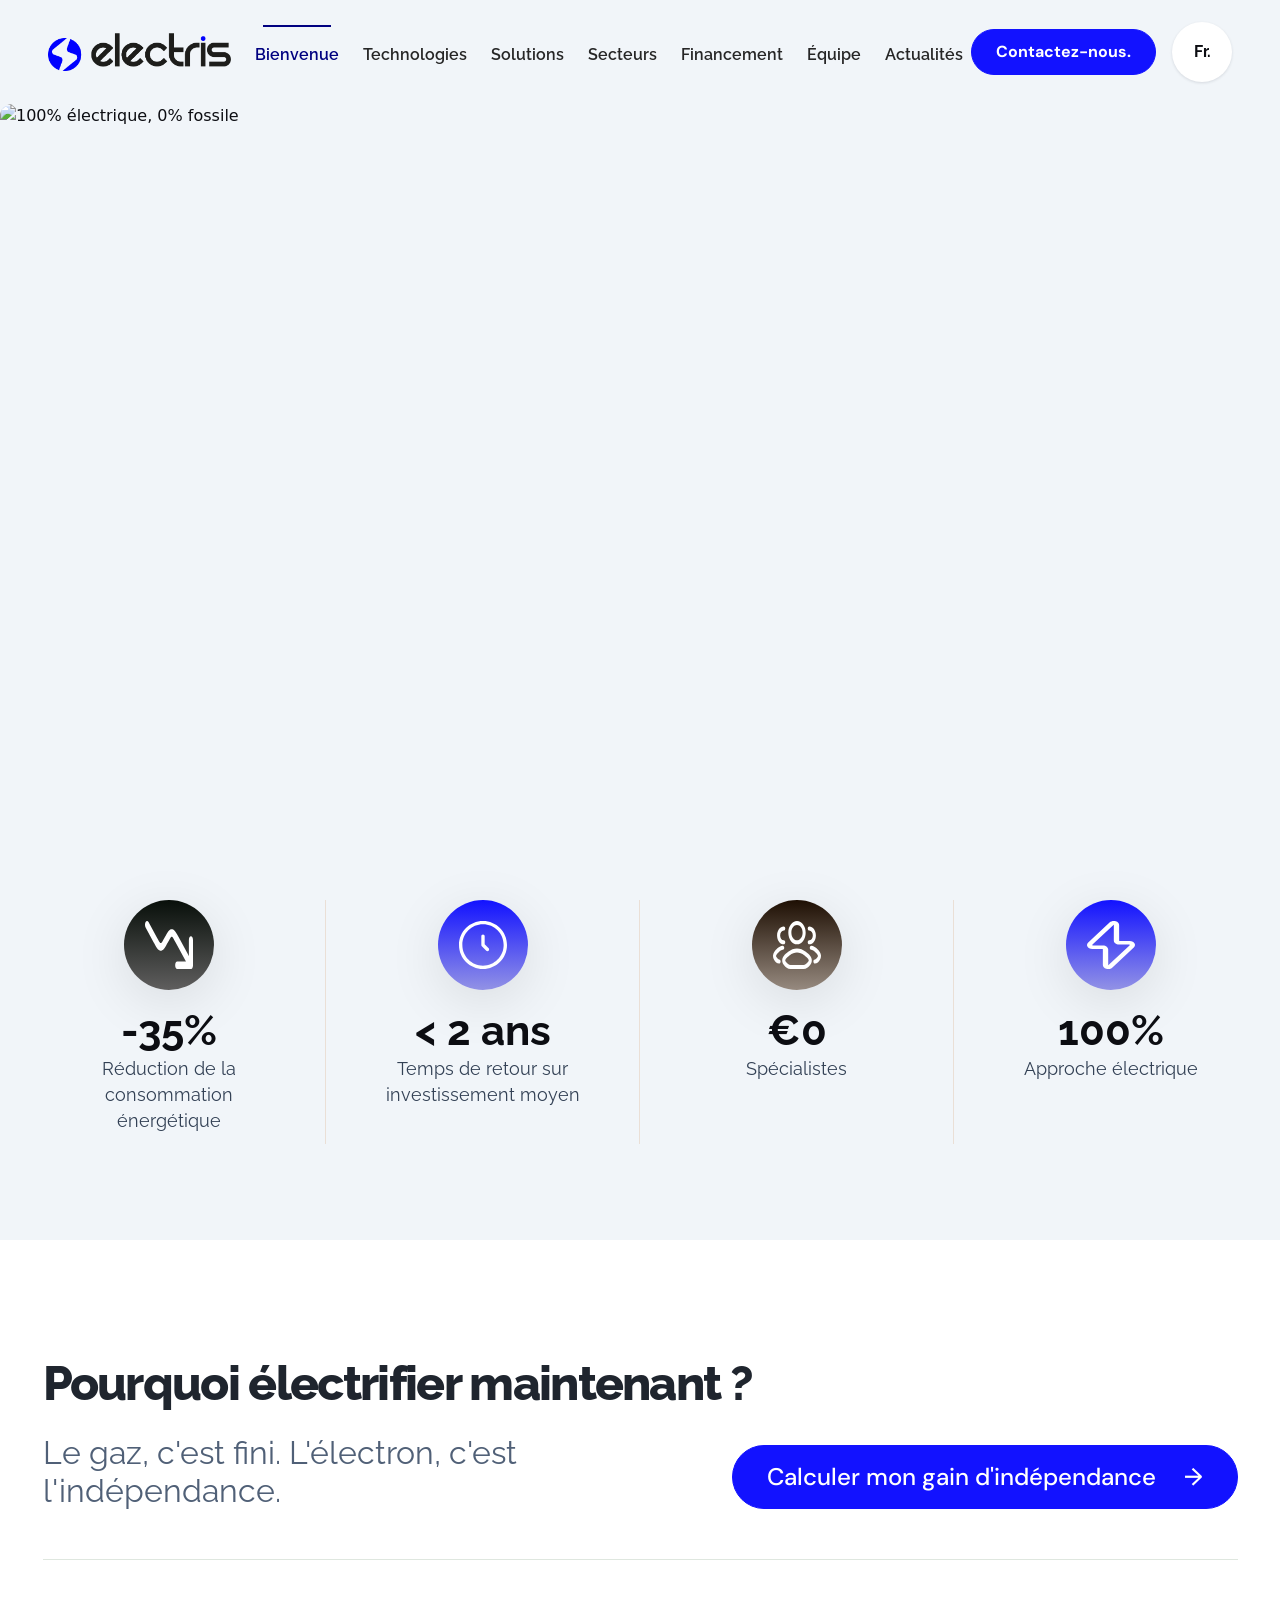
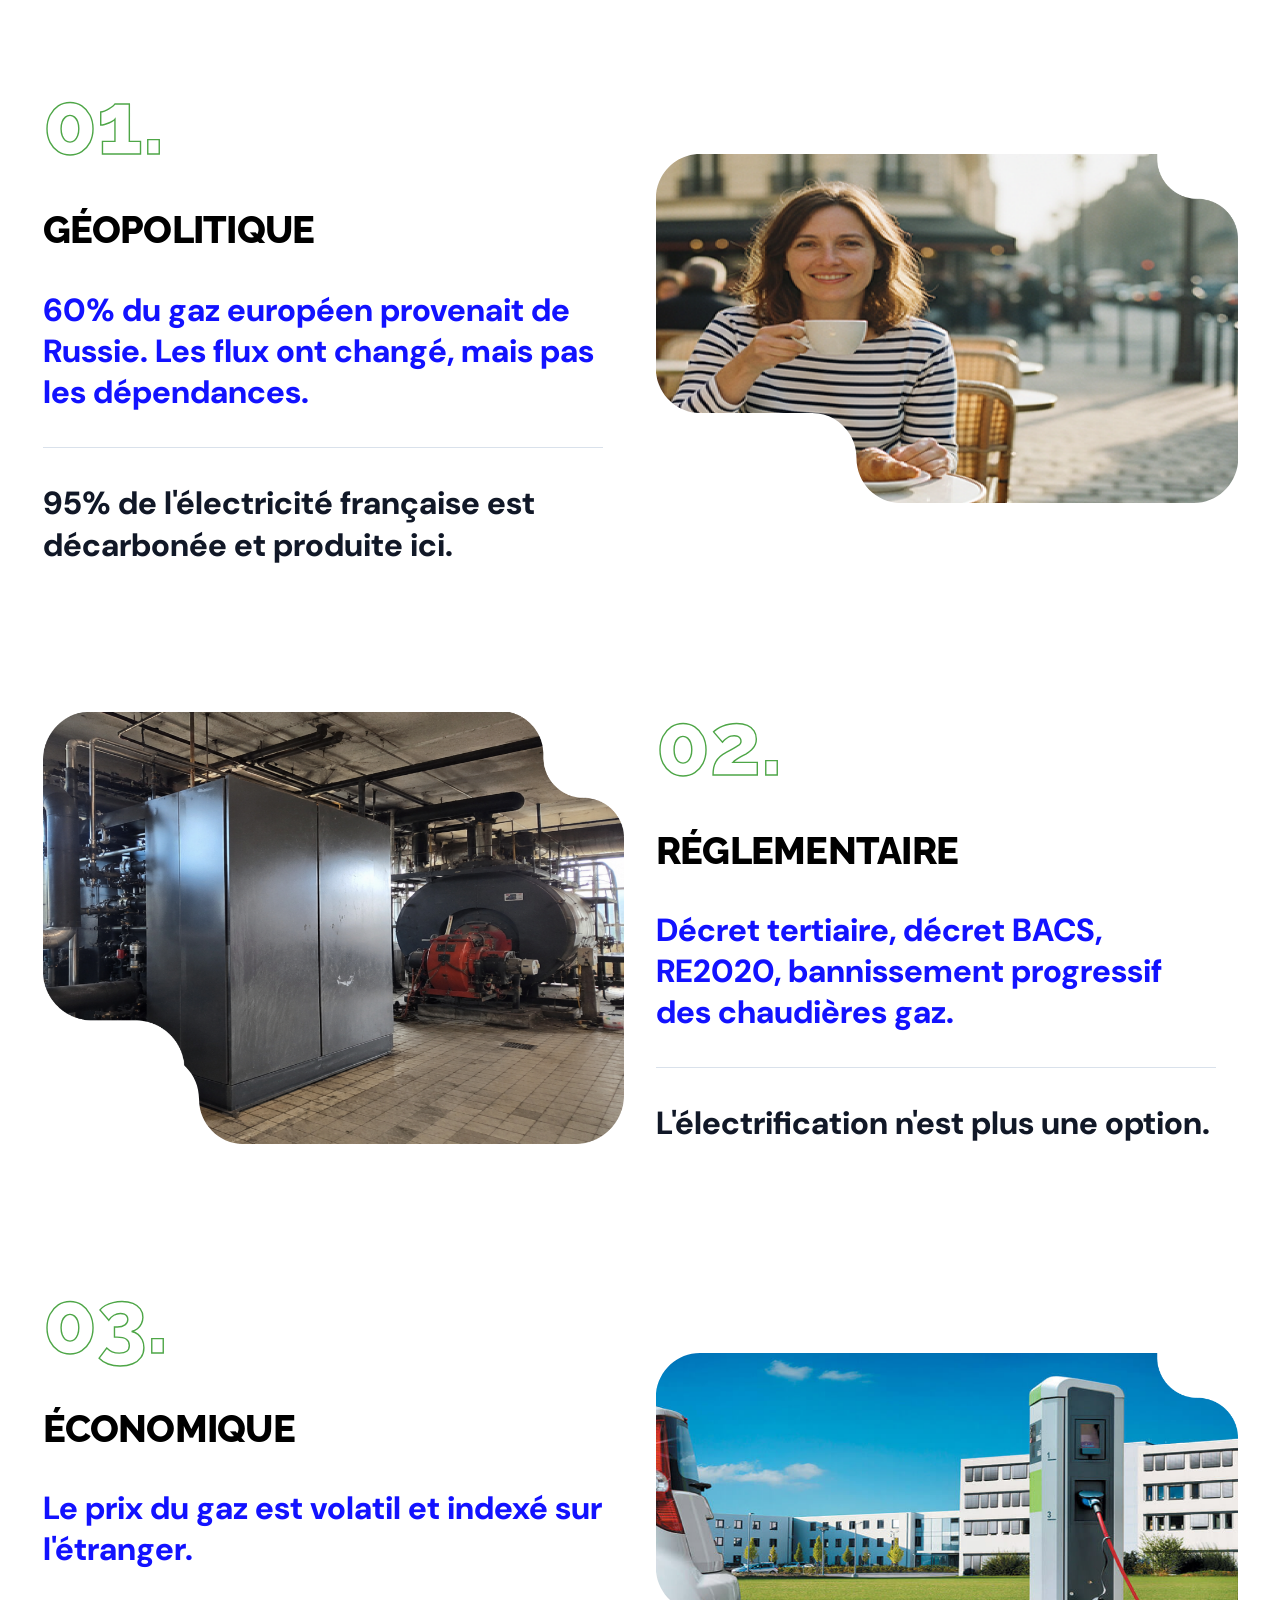
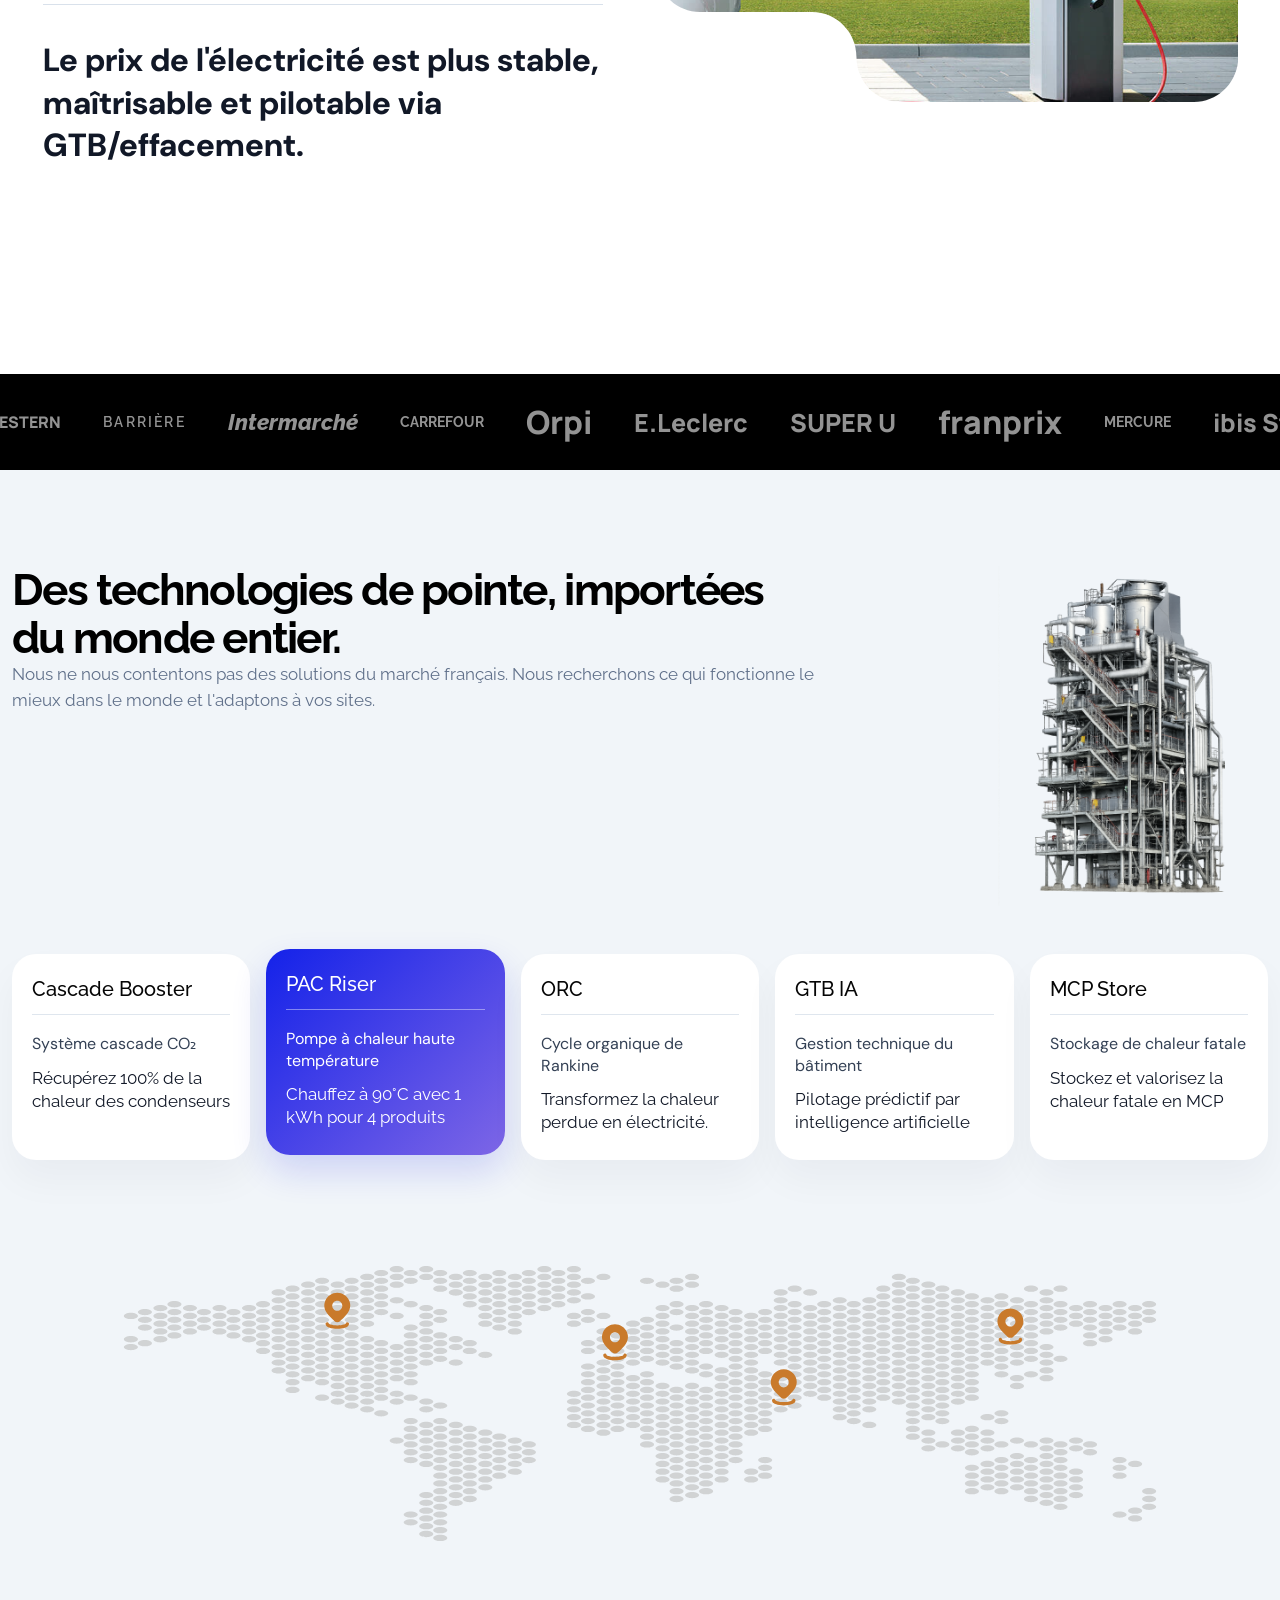
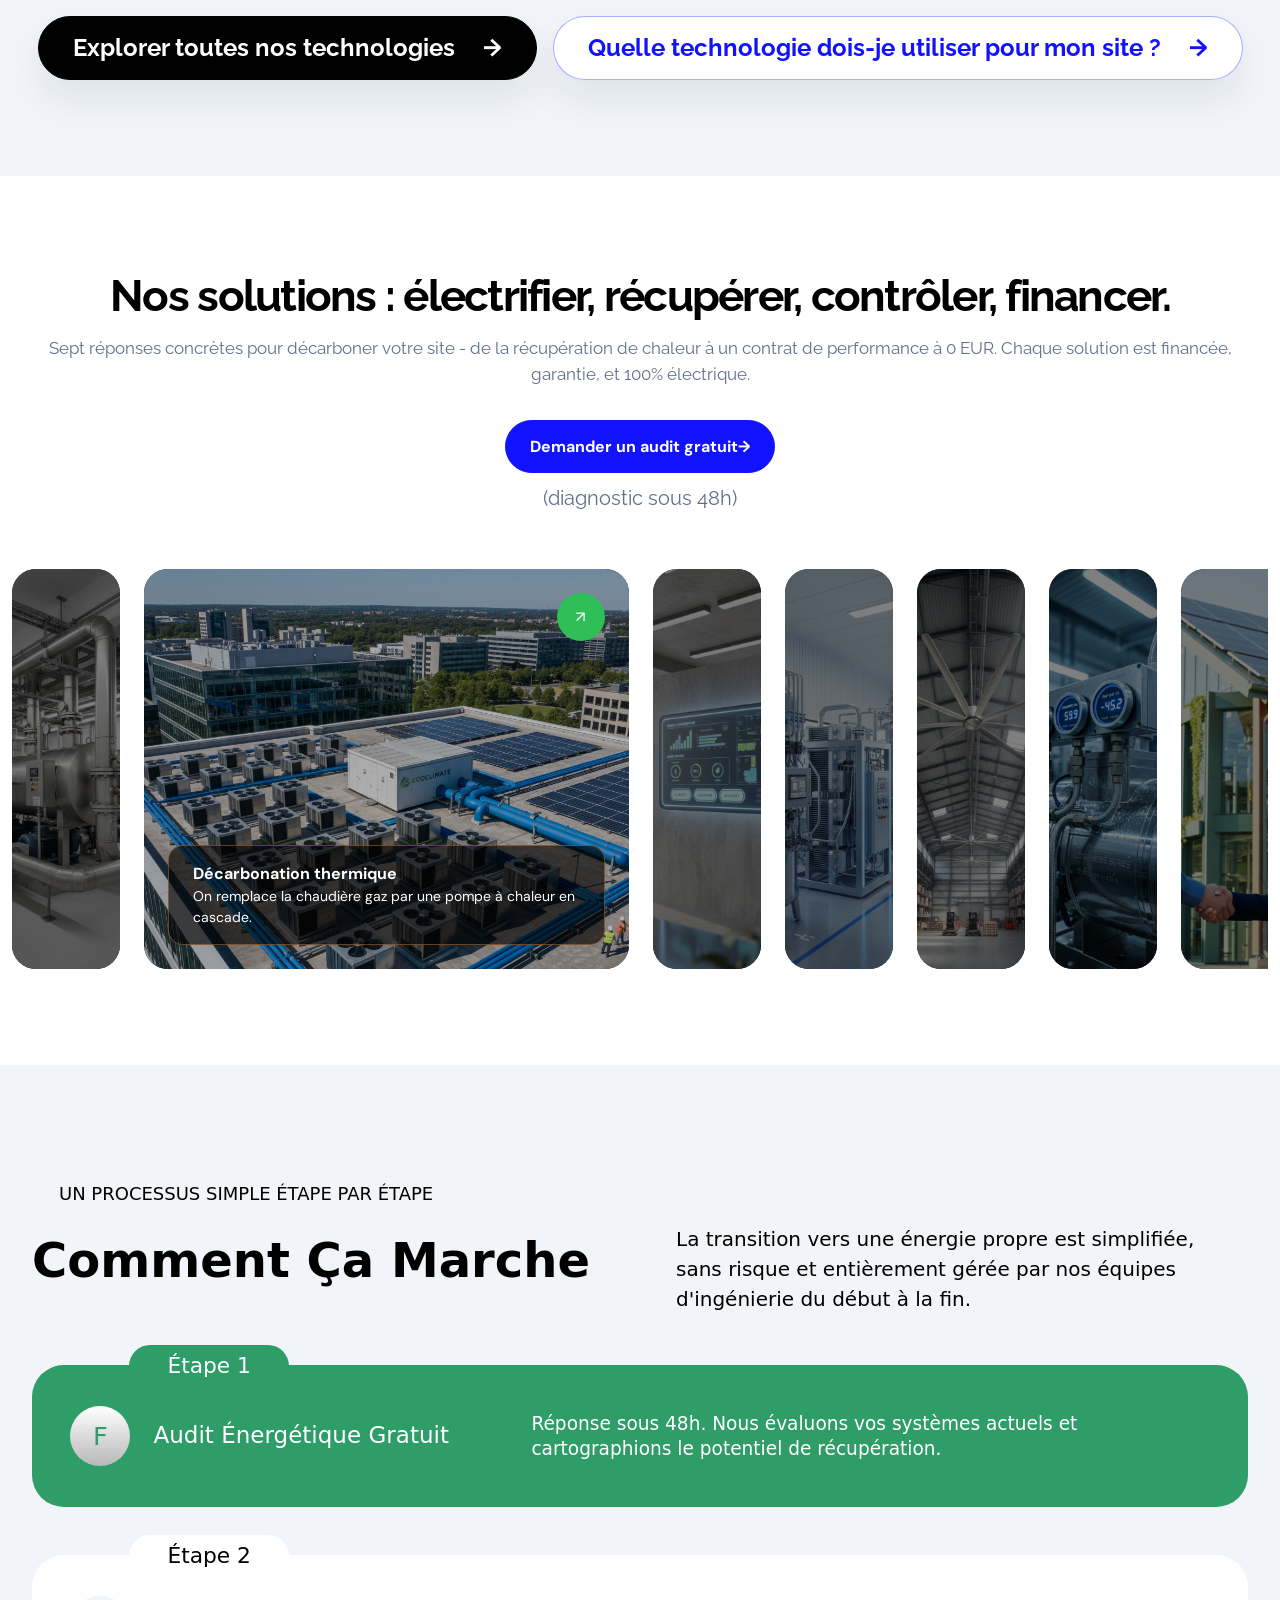
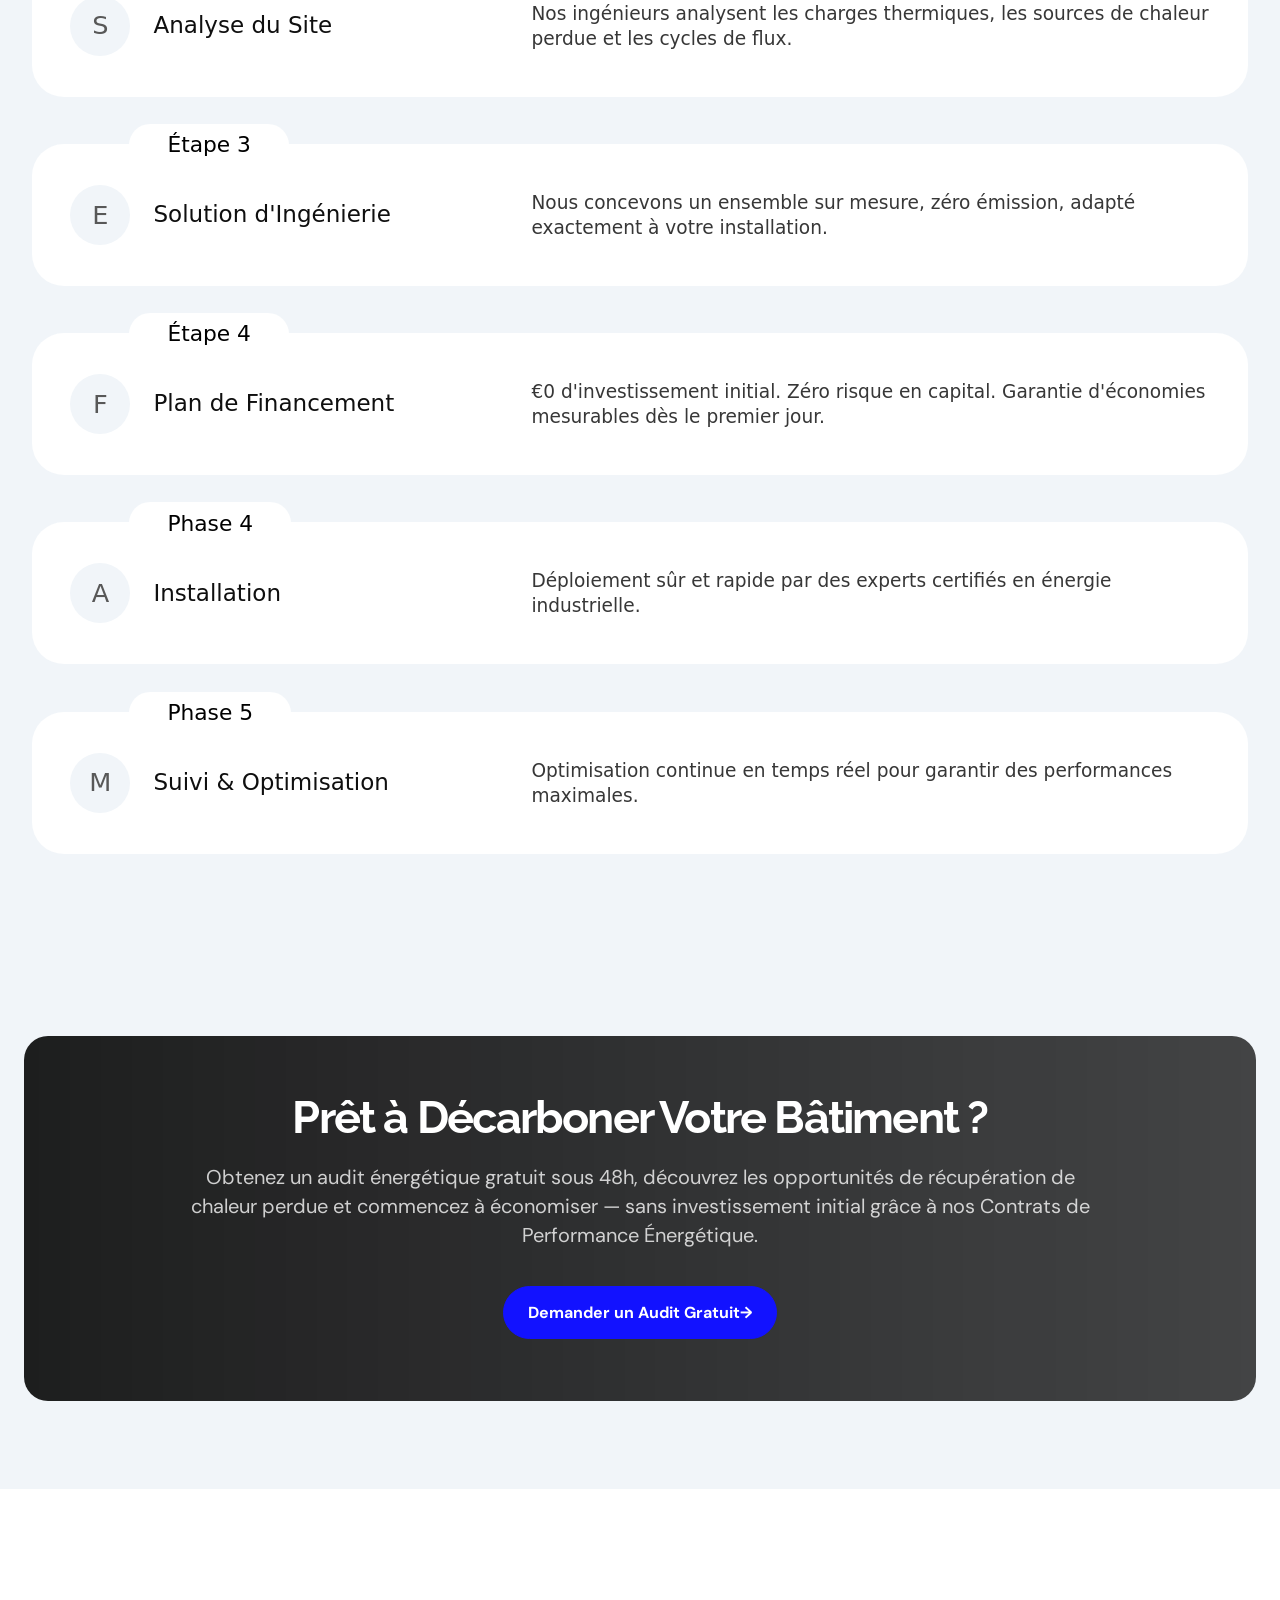
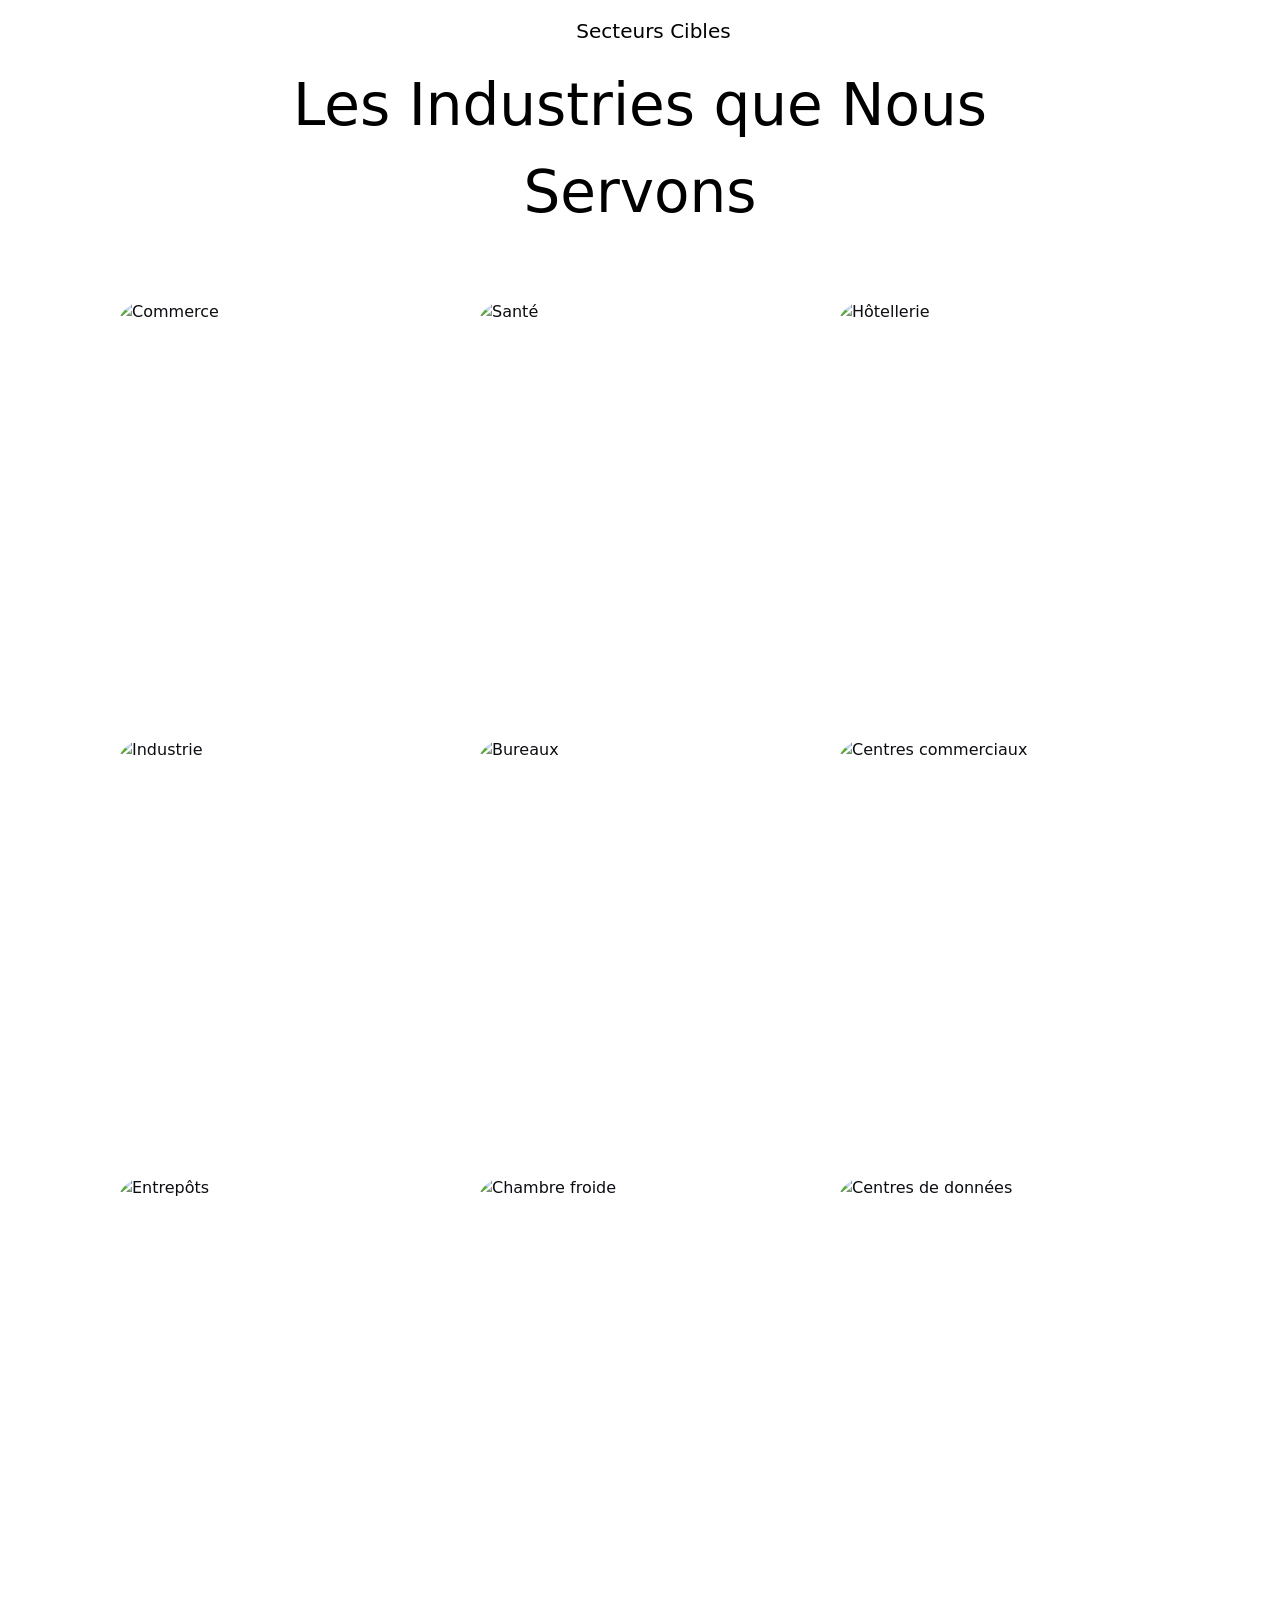
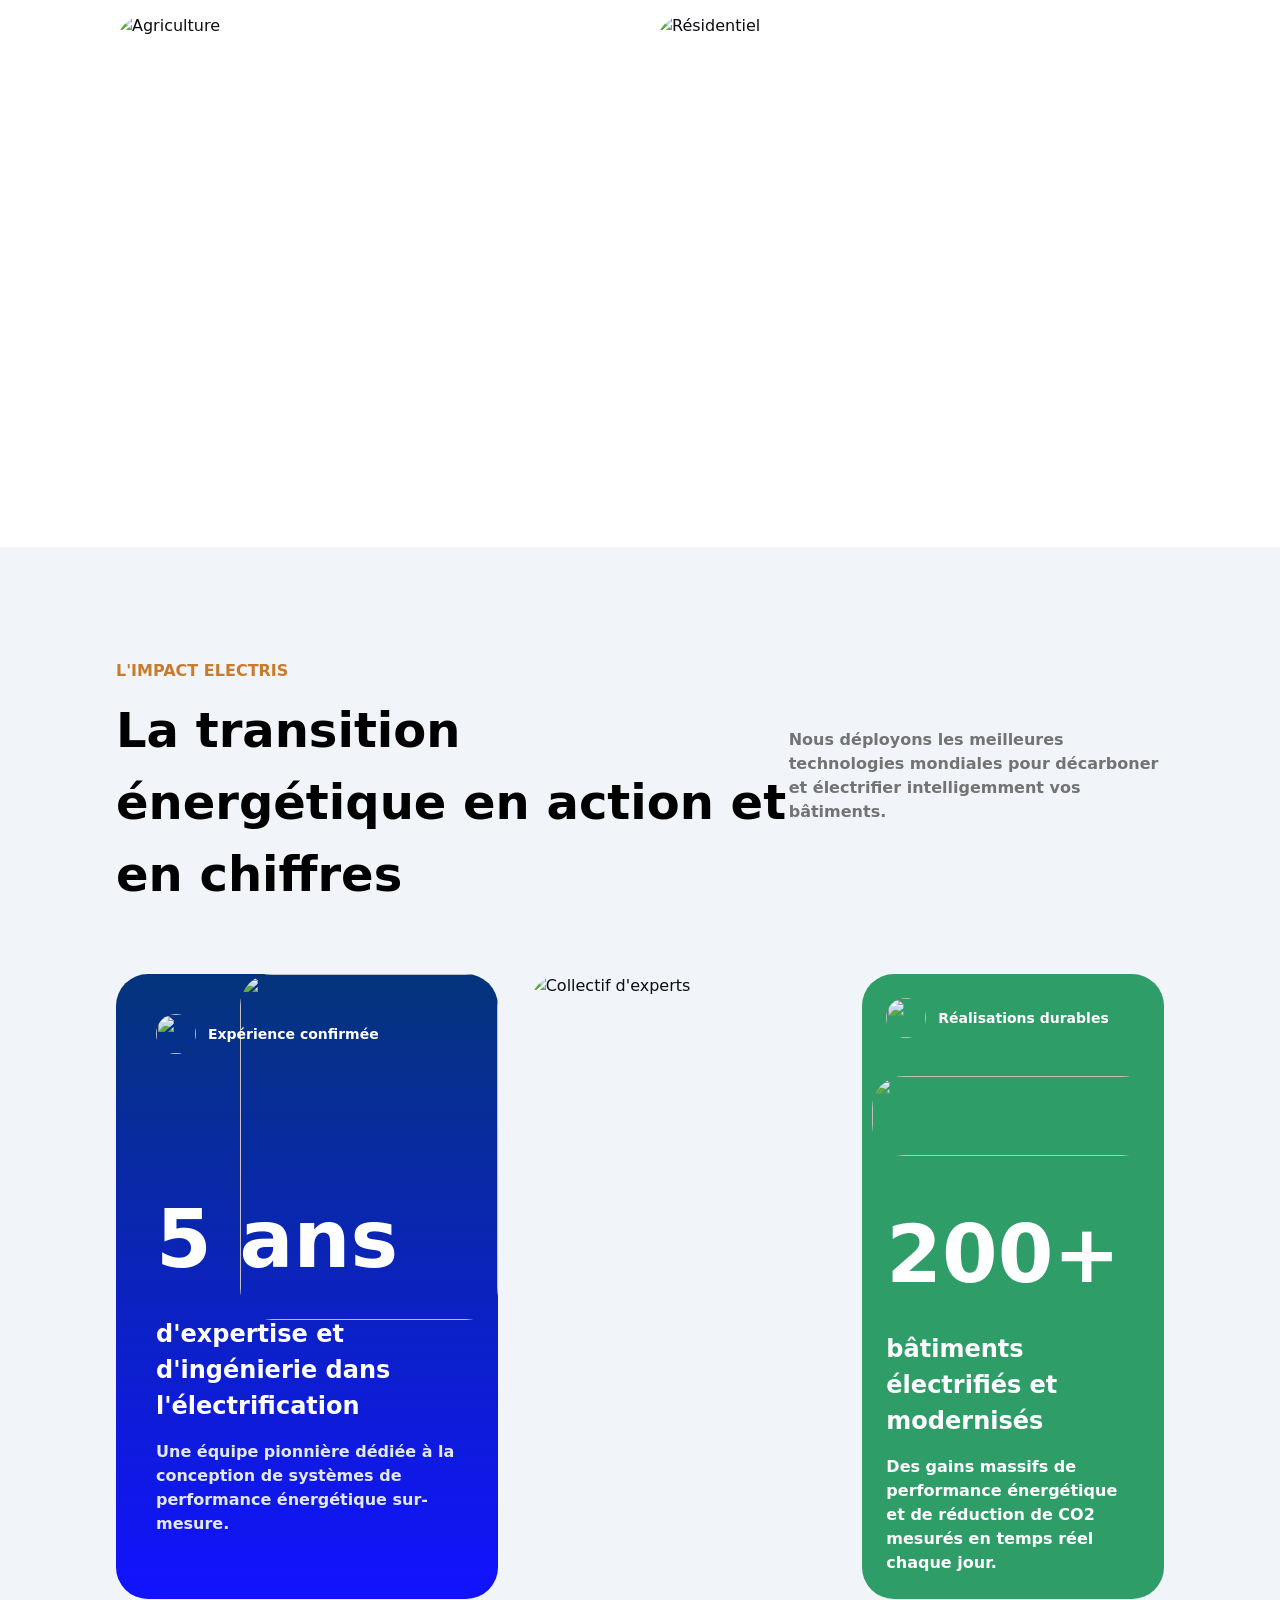
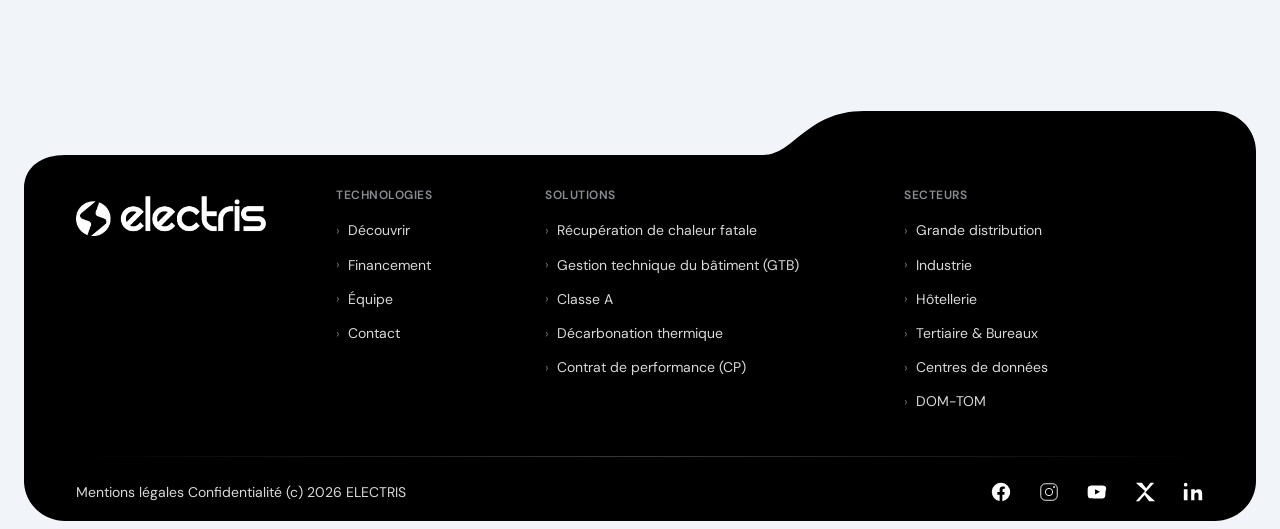
==== commit 0f6b62fa: "updates" ====
--- a/index.html
+++ b/index.html
@@ -14,7 +14,9 @@
       href="https://cdn.jsdelivr.net/npm/bootstrap@5.3.3/dist/css/bootstrap.min.css"
       rel="stylesheet"
     />
-    <link rel="stylesheet" href="style.css" />
+  <link rel="stylesheet" href="style.css" />
+  <link rel="stylesheet" href="process-fix.css" />
+  <link rel="stylesheet" href="process-width-fix.css" />
   </head>
   <body>
     <div class="site-frame" id="top">
--- a/style.css
+++ b/style.css
@@ -1170,6 +1170,25 @@
   padding: 0 148px;
   gap: 56px !important;
   overflow: visible;
+}
+
+/* Keep the process cards comfortably sized on large displays instead of
+   letting their fixed inline margins dictate the layout. */
+@media (min-width: 1200px) {
+  #process > div:first-child,
+  #process > div:not(:first-child) {
+    width: min(1472px, calc(100% - clamp(96px, 9vw, 232px)));
+    margin-right: auto !important;
+    margin-left: auto !important;
+  }
+
+  #process > div:first-child {
+    margin-bottom: 64px !important;
+  }
+
+  #process > div:not(:first-child) {
+    margin-bottom: 56px !important;
+  }
 }
 
 .process-head small,
@@ -2539,3 +2558,138 @@
     width: auto !important;
   }
 }
+
+/* Process cards and their floating step pills scale from phone to XL screens. */
+#process > div:first-child,
+#process > div:not(:first-child) {
+  box-sizing: border-box;
+  width: min(1472px, calc(100% - clamp(32px, 6vw, 232px)));
+  margin-right: auto !important;
+  margin-left: auto !important;
+}
+
+#process > div:not(:first-child) > div:first-child {
+  min-width: 0;
+  border-radius: clamp(24px, 2.6vw, 37px) !important;
+  padding: clamp(38px, 4vw, 48px) clamp(18px, 3.75vw, 45px) !important;
+  background-size: cover !important;
+}
+
+#process > div:not(:first-child) > div:first-child > div {
+  min-width: 0;
+  flex-wrap: wrap;
+}
+
+#process > div:not(:first-child) > div:first-child > div > div,
+#process > div:not(:first-child) > div:first-child > div > span {
+  min-width: 0;
+}
+
+#process > div:not(:first-child) > div:first-child > div > span {
+  font-size: clamp(16px, 1.65vw, 20px) !important;
+  overflow-wrap: anywhere;
+}
+
+#process > div:not(:first-child) > span {
+  box-sizing: border-box;
+  left: clamp(30px, 8vw, 97px) !important;
+  top: clamp(-29px, -2.4vw, -20px) !important;
+  max-width: calc(100% - 48px);
+  padding: clamp(4px, 0.45vw, 5px) clamp(22px, 3.5vw, 43px) !important;
+  border-radius: 999px !important;
+  white-space: nowrap;
+}
+
+#process > div:not(:first-child) > span > span {
+  font-size: clamp(17px, 2vw, 24px) !important;
+}
+
+/* Final responsive safety net for the Figma-exported inline dimensions. */
+main,
+section,
+.site-frame {
+  min-width: 0;
+  max-width: 100%;
+}
+
+p,
+span,
+a,
+h1,
+h2,
+h3 {
+  overflow-wrap: break-word;
+}
+
+@media (max-width: 991px) {
+  #process > div:first-child,
+  #process > div:not(:first-child) {
+    width: calc(100% - 48px);
+    margin-right: auto !important;
+    margin-left: auto !important;
+  }
+}
+
+@media (max-width: 575px) {
+  .hero-actions {
+    width: calc(100vw - 32px);
+    max-width: 100%;
+    margin-right: auto;
+    margin-left: auto;
+  }
+
+  .hero-actions .btn {
+    padding-right: 18px !important;
+    padding-left: 18px !important;
+  }
+
+  #process > div:first-child,
+  #process > div:not(:first-child) {
+    width: calc(100% - 32px);
+  }
+
+  #process > div:not(:first-child) > div:first-child > div > div {
+    width: 100%;
+  }
+
+  #process > div:not(:first-child) > div:first-child > div > div > span:last-child {
+    min-width: 0;
+    overflow-wrap: anywhere;
+  }
+
+  .impact-art-row > div {
+    padding: 28px 22px !important;
+    min-height: 420px !important;
+  }
+
+  .impact-art-row > div > img[style*="position: absolute"] {
+    max-width: 58% !important;
+    height: auto !important;
+  }
+
+  .footer-panel {
+    width: calc(100% - 16px);
+    padding-right: 20px;
+    padding-left: 20px;
+  }
+}
+
+@media (max-width: 359px) {
+  .logo img {
+    width: 145px;
+  }
+
+  .hero-copy {
+    right: 18px;
+    left: 18px;
+  }
+
+  .hero h1 {
+    font-size: 29px;
+  }
+
+  .contact-card {
+    padding-right: 20px;
+    padding-left: 20px;
+  }
+}
--- a/process-fix.css
+++ b/process-fix.css
@@ -0,0 +1,2 @@
+/* Stable process-card geometry: the floating pills stay attached at every viewport width. */
+#process{padding-block:clamp(72px,9vw,136px)!important}#process>div:first-child,#process>div:not(:first-child){width:min(100% - 48px,1216px)!important;margin-inline:auto!important;box-sizing:border-box}#process>div:first-child{margin-bottom:clamp(46px,4vw,64px)!important}#process>div:not(:first-child){position:relative!important;margin-bottom:clamp(34px,3.7vw,56px)!important;padding-top:0!important}#process>div:not(:first-child)>div:first-child{min-height:0!important;padding:clamp(34px,3.2vw,48px) clamp(22px,3vw,45px)!important;border-radius:clamp(22px,2.5vw,37px)!important;background:#fff!important;background-image:none!important}#process>div:nth-child(2)>div:first-child{background:#2e9d68!important}#process>div:not(:first-child)>div:first-child>div{display:grid!important;grid-template-columns:minmax(250px,.92fr) minmax(0,1.45fr);align-items:center!important;gap:clamp(20px,2.4vw,32px)!important}#process>div:not(:first-child)>div:first-child>div>div{display:flex!important;align-items:center!important;gap:clamp(14px,1.8vw,24px)!important;min-width:0}#process>div:not(:first-child)>div:first-child>div>div>span:first-child{display:grid!important;place-items:center!important;width:60px!important;height:60px!important;min-width:60px!important;padding:0!important;border-radius:50%!important;background:#f1f5f9!important}#process>div:nth-child(2)>div:first-child>div>div>span:first-child{background:linear-gradient(#fff,#b8b8b8)!important}#process>div:not(:first-child)>div:first-child>div>div>span:first-child>span{font-size:clamp(21px,2vw,31px)!important}#process>div:not(:first-child)>div:first-child>div>div>span:last-child{font-size:clamp(17px,1.8vw,24px)!important;line-height:1.2!important;white-space:normal!important}#process>div:not(:first-child)>div:first-child>div>span{font-size:clamp(15px,1.45vw,20px)!important;line-height:1.35!important;min-width:0;overflow-wrap:normal!important}#process>div:not(:first-child)>span{display:flex!important;align-items:center!important;justify-content:center!important;top:-20px!important;left:clamp(28px,7.8vw,97px)!important;min-height:42px!important;padding:4px clamp(22px,3vw,43px)!important;z-index:2!important}#process>div:not(:first-child)>span>span{font-size:clamp(17px,1.7vw,24px)!important;line-height:1!important;white-space:nowrap!important}#process>div:nth-child(2)>span{background:#2e9d68!important}@media(max-width:720px){#process>div:first-child,#process>div:not(:first-child){width:calc(100% - 32px)!important}#process>div:first-child>div:last-child{gap:14px!important}#process>div:not(:first-child)>div:first-child>div{grid-template-columns:1fr!important;gap:18px!important}#process>div:not(:first-child)>div:first-child{padding:34px 20px 25px!important}#process>div:not(:first-child)>div:first-child>div>span{padding-left:74px!important}#process>div:not(:first-child)>span{top:-18px!important;left:26px!important;min-height:37px!important}}@media(max-width:420px){#process>div:not(:first-child)>div:first-child>div>div>span:last-child{font-size:17px!important}#process>div:not(:first-child)>div:first-child>div>span{padding-left:0!important}#process>div:not(:first-child)>span{left:18px!important}}
--- a/process-width-fix.css
+++ b/process-width-fix.css
@@ -0,0 +1 @@
+#process>div:first-child,#process>div:not(:first-child){width:min(calc(100% - 48px),1216px)!important}@media(max-width:720px){#process>div:first-child,#process>div:not(:first-child){width:calc(100% - 32px)!important}}
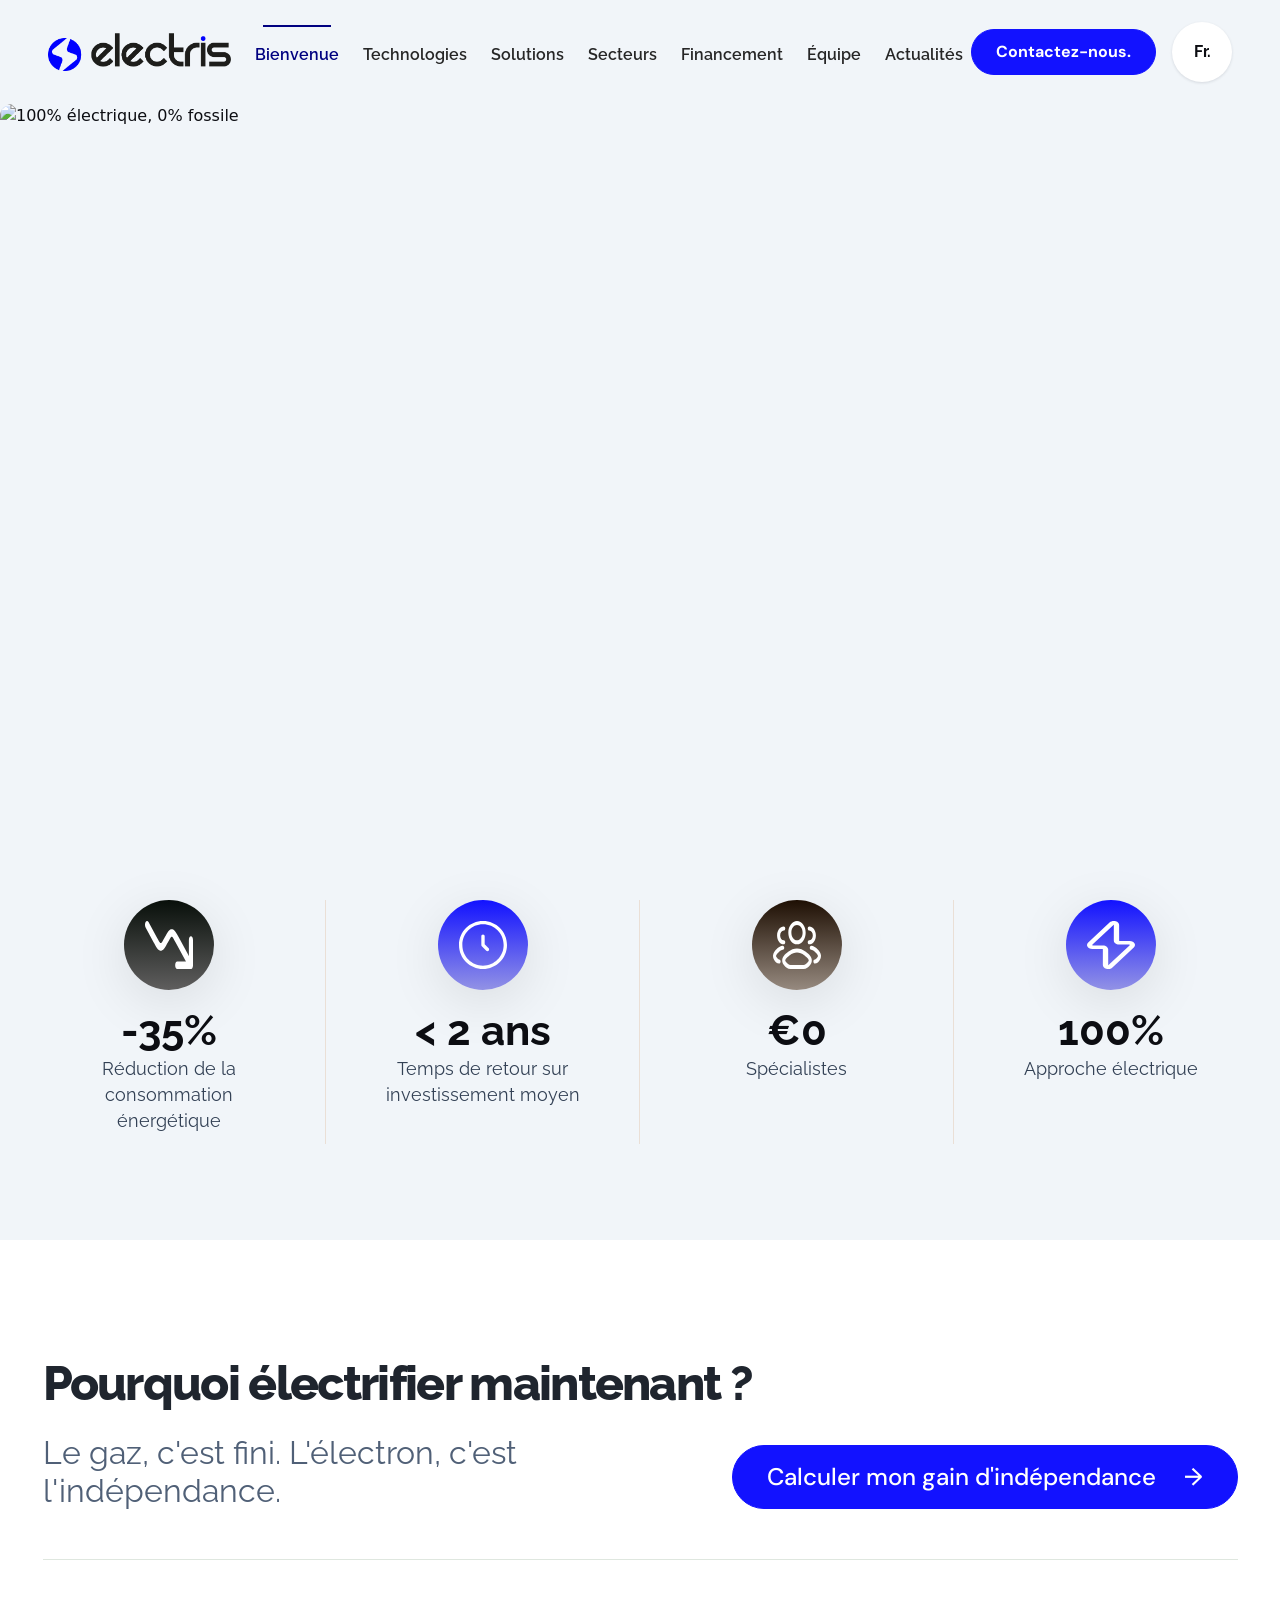
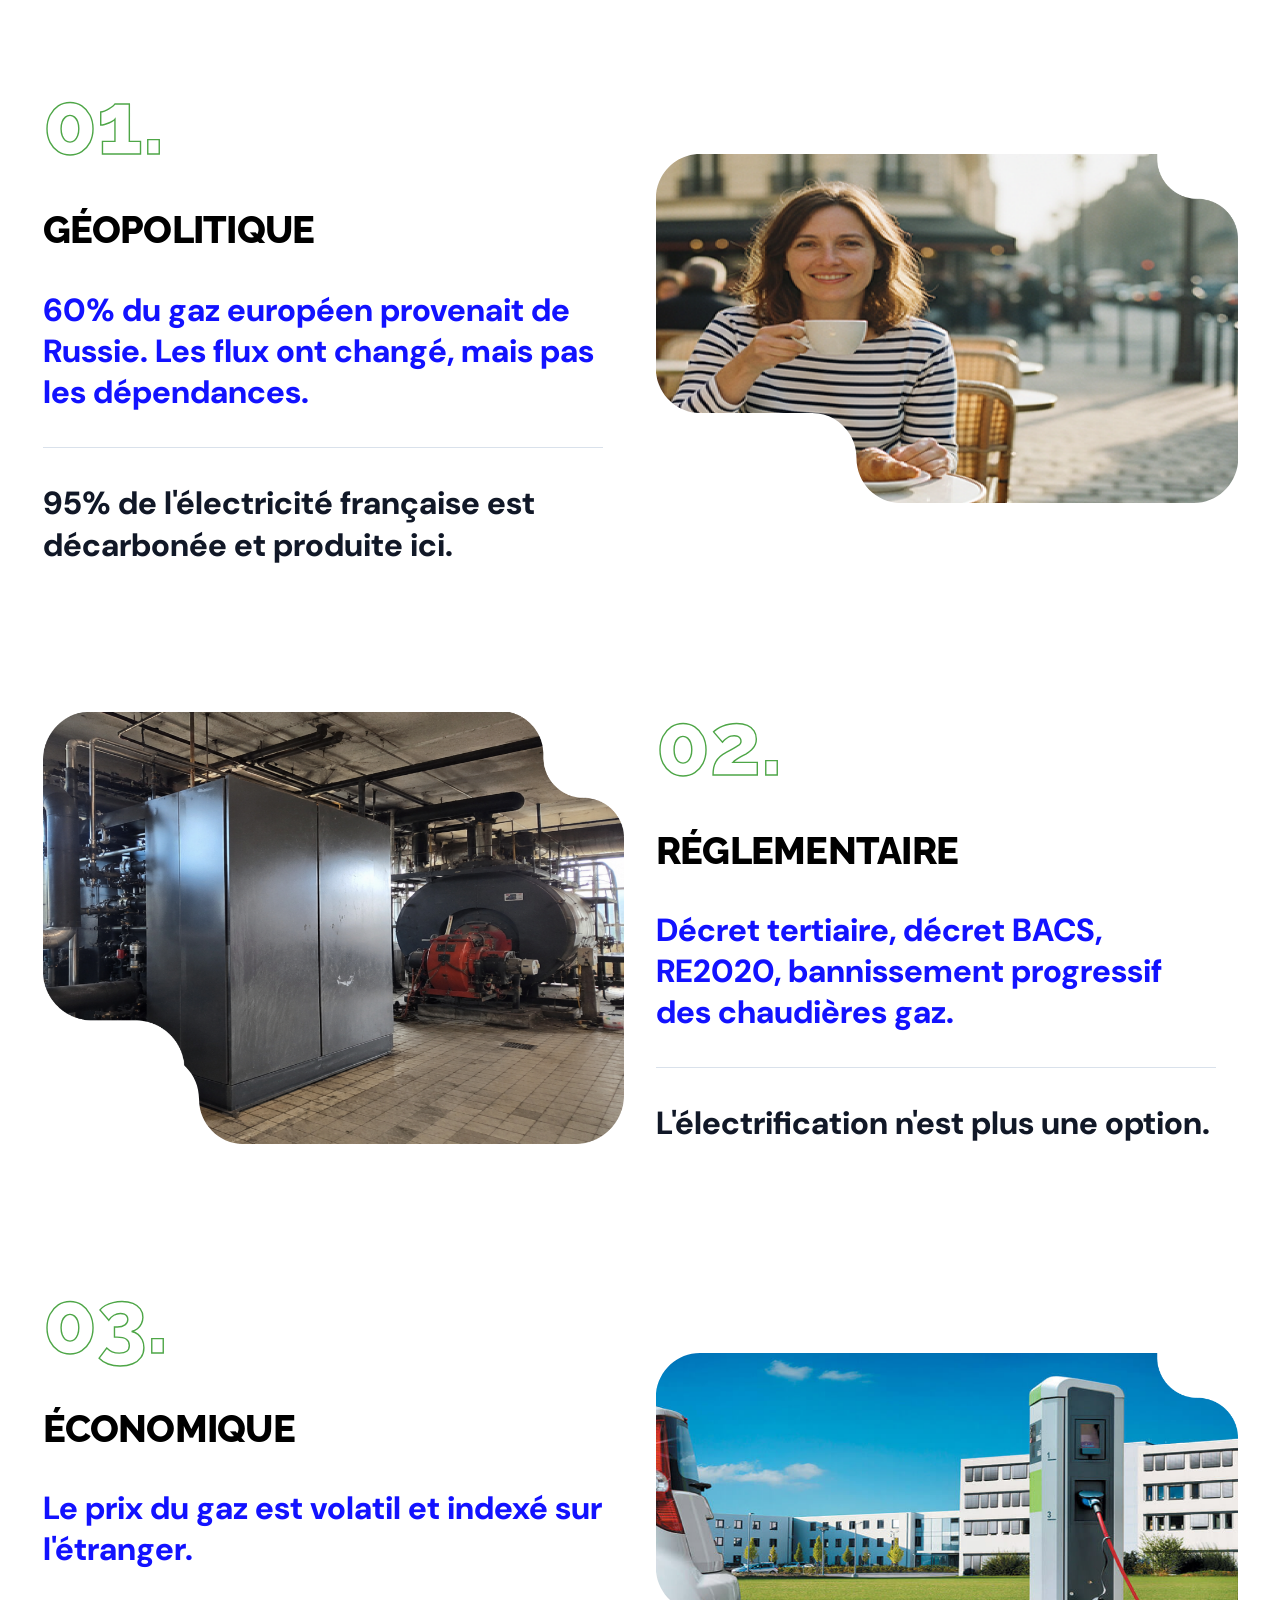
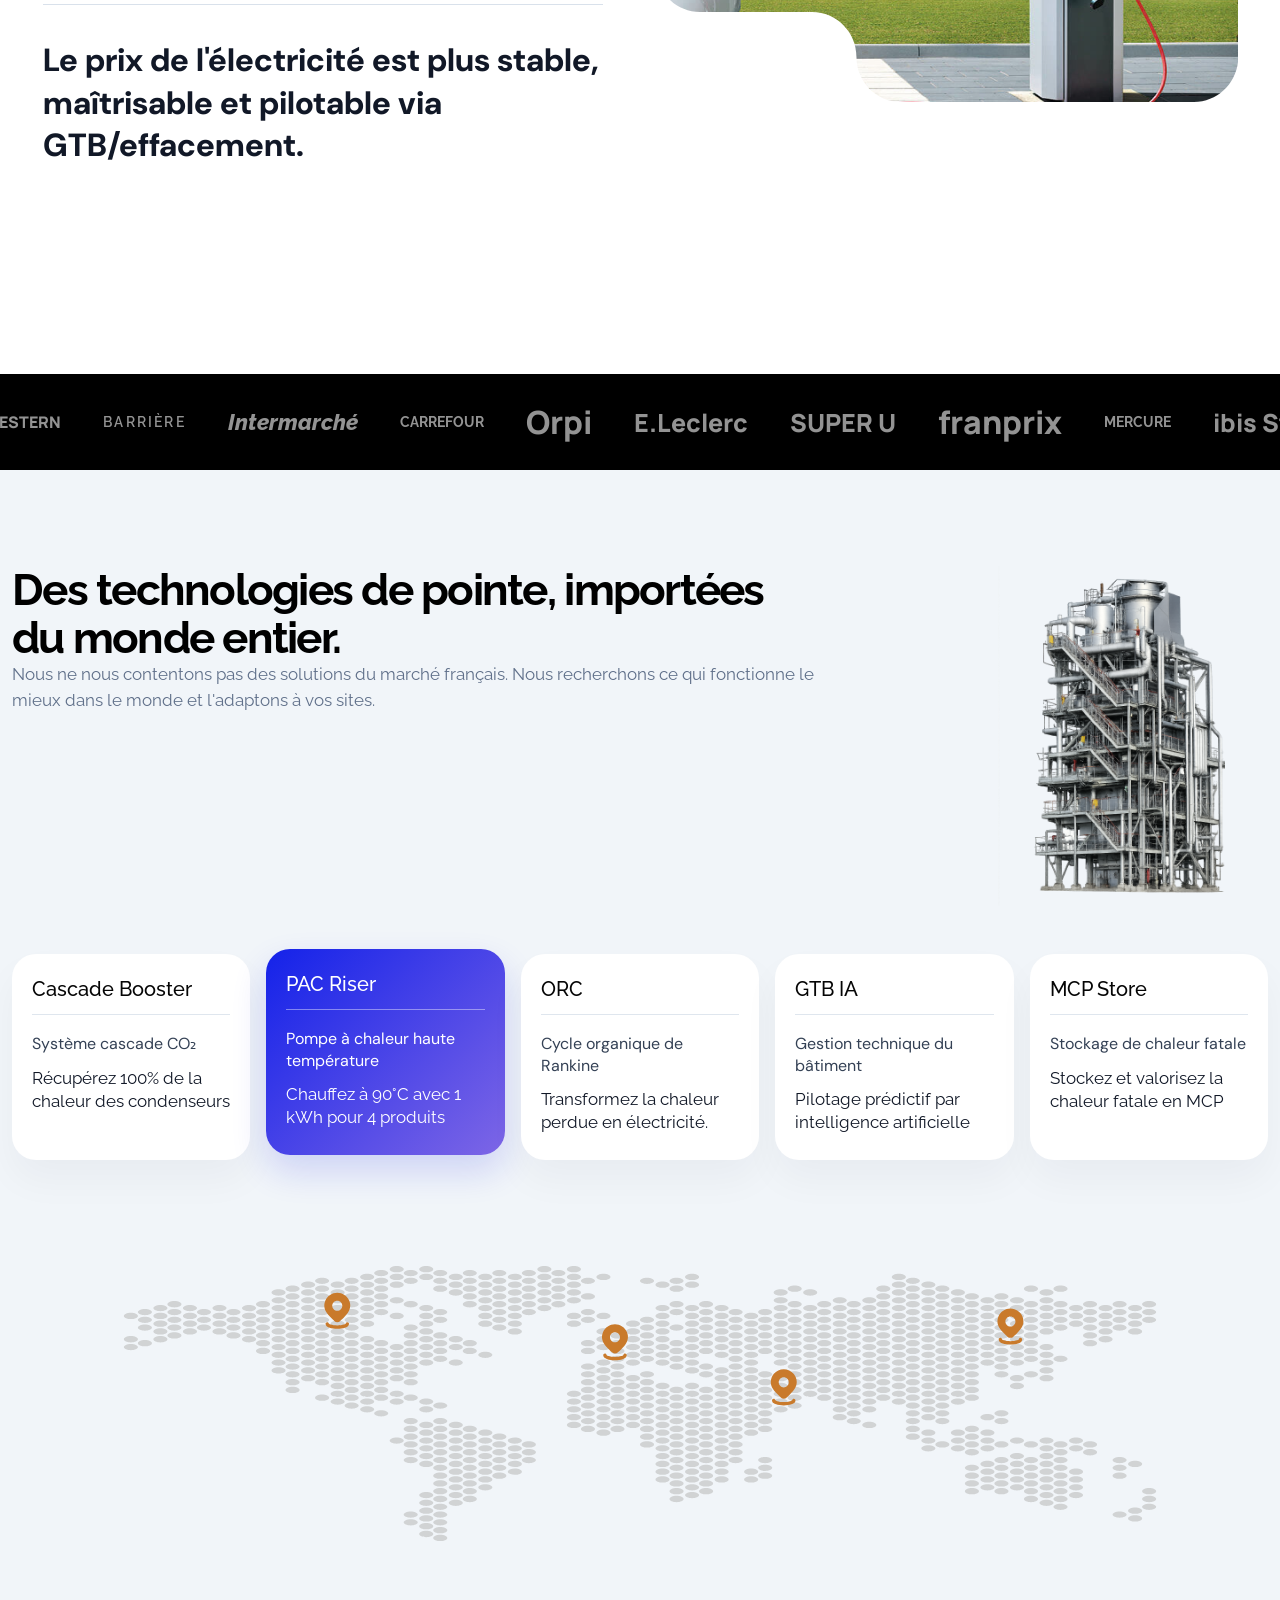
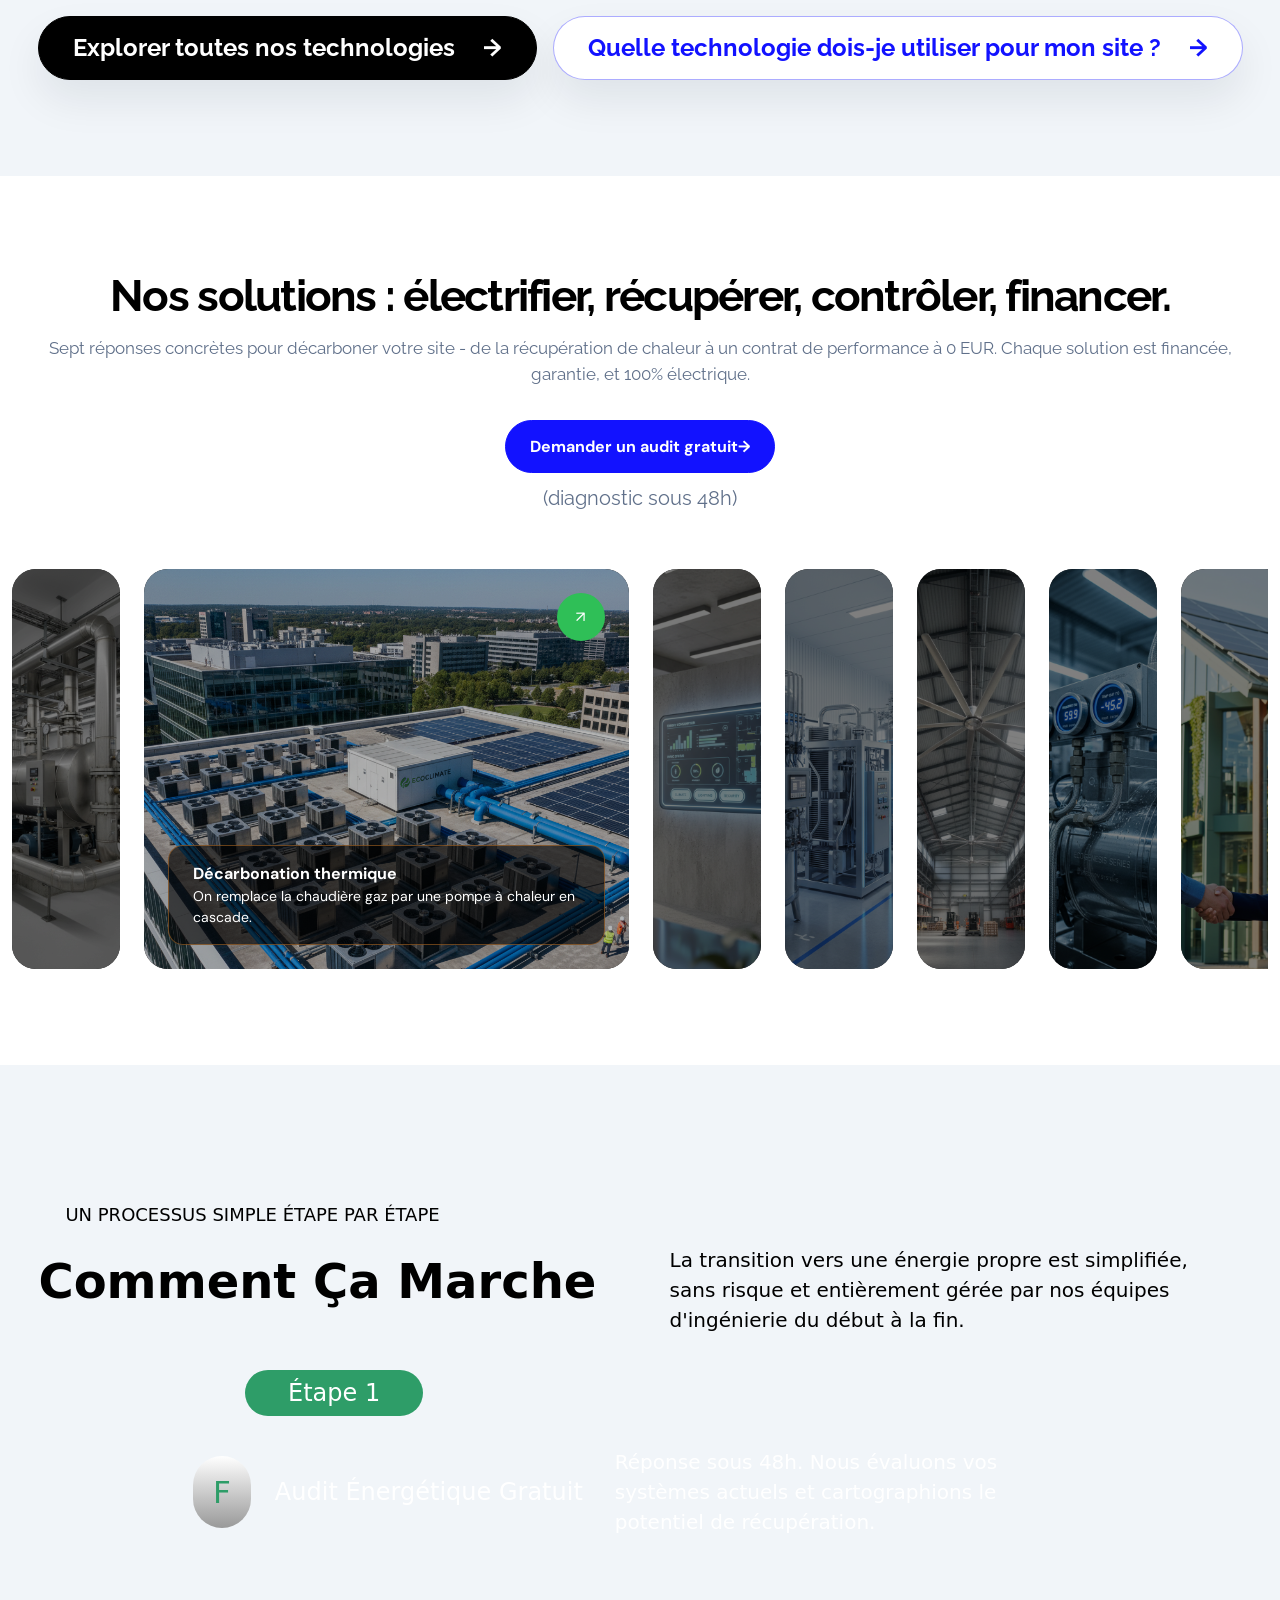
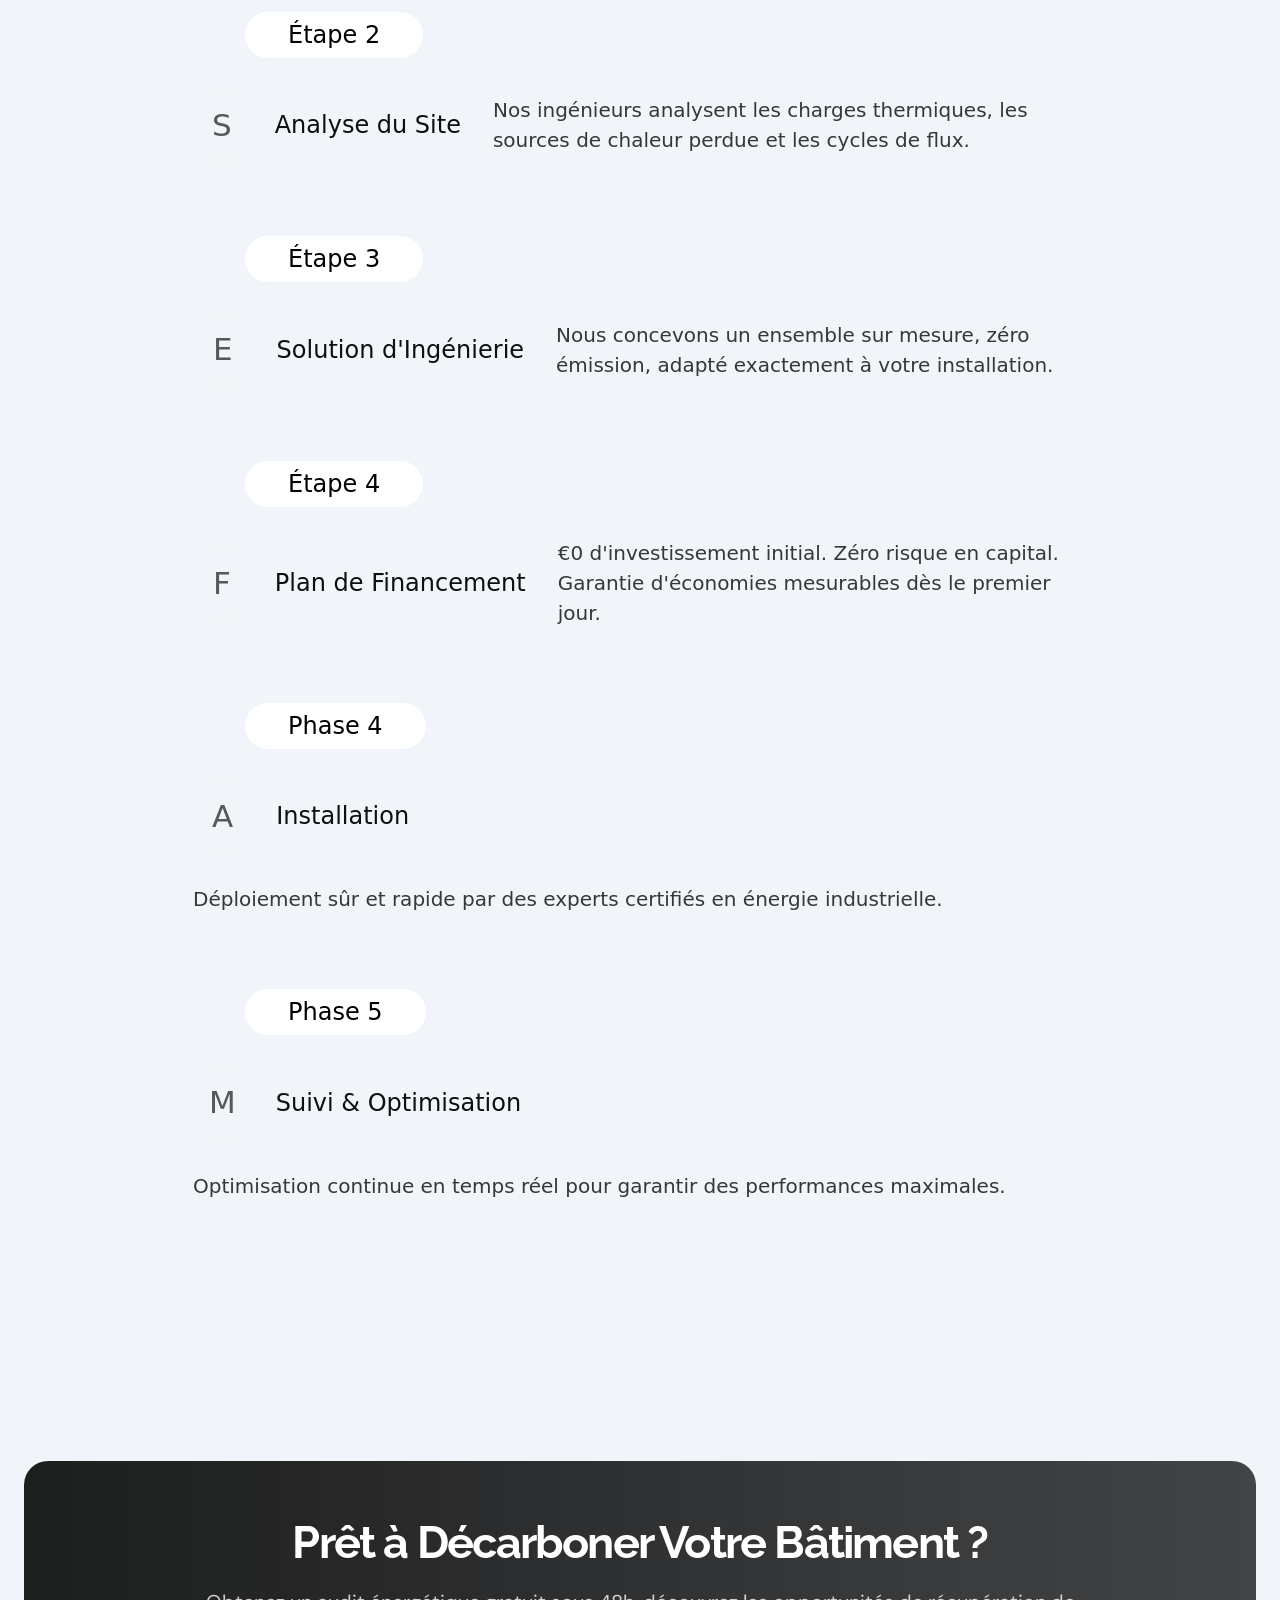
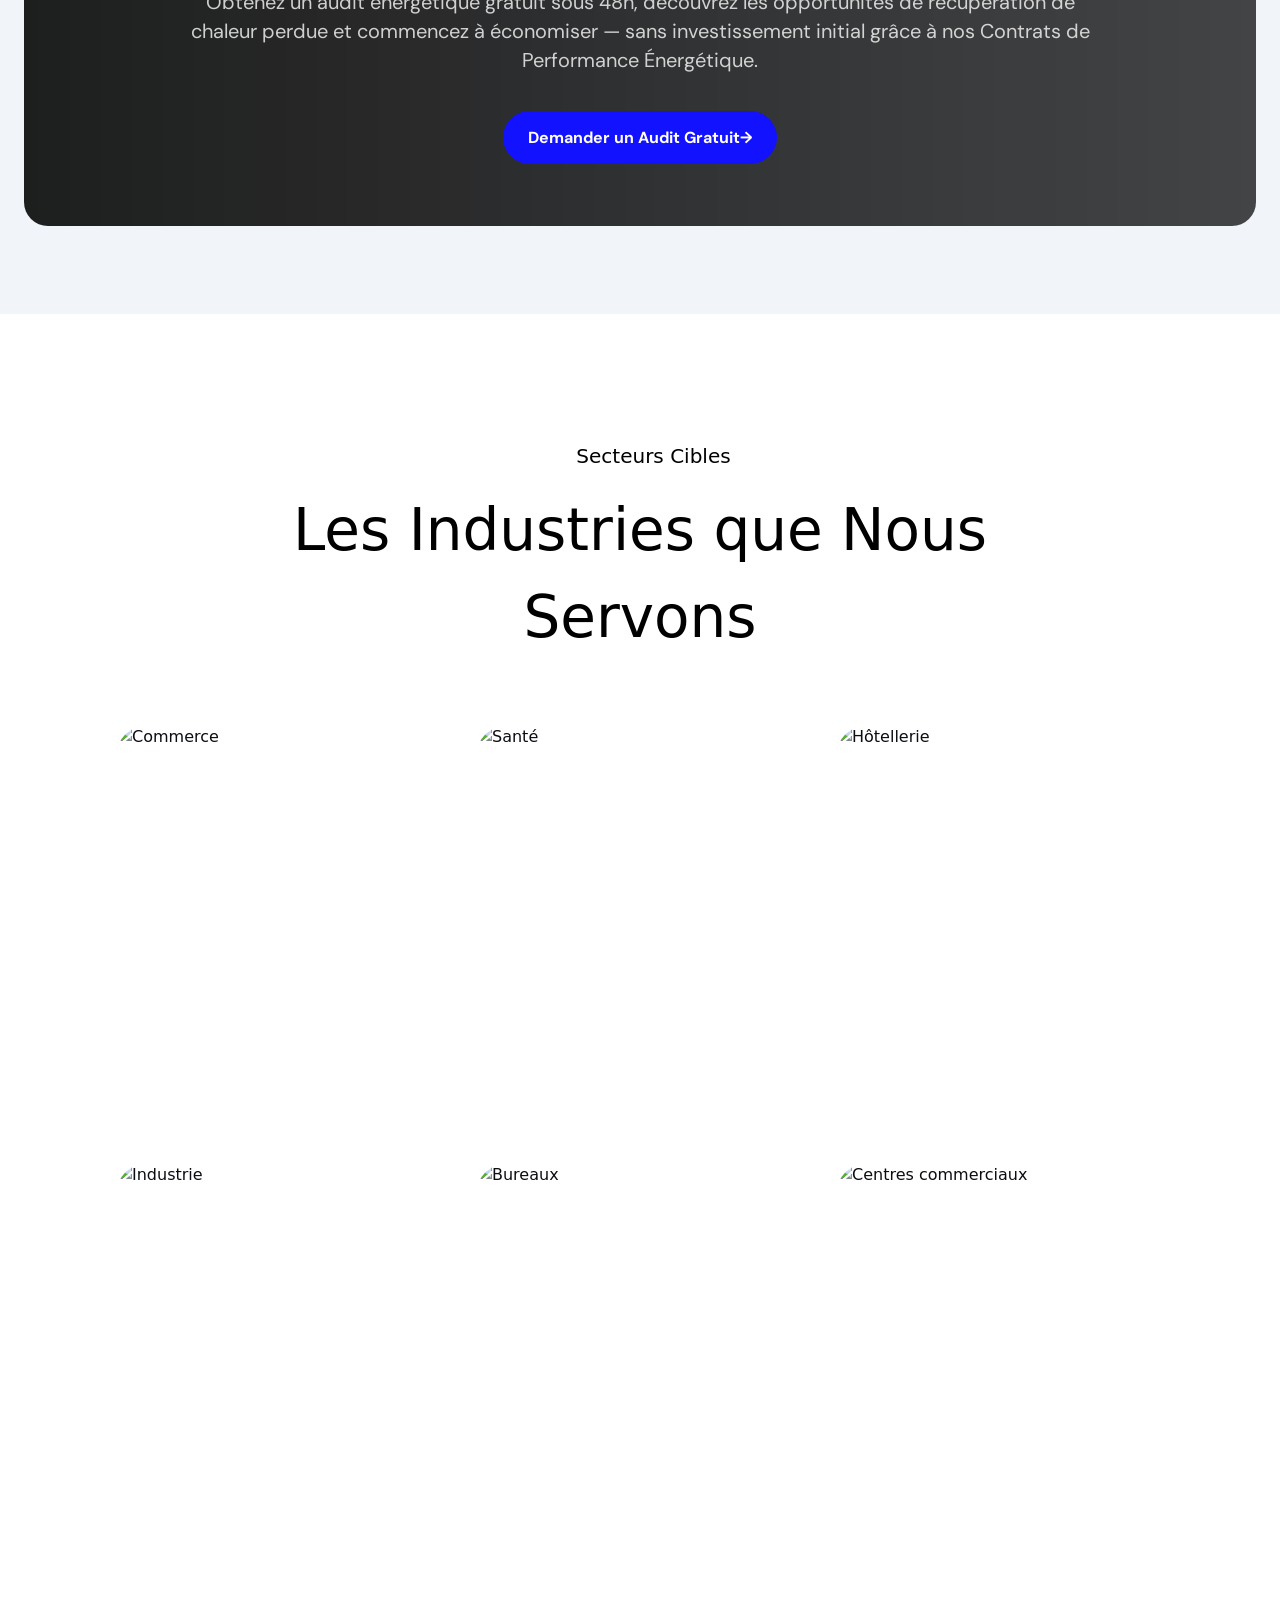
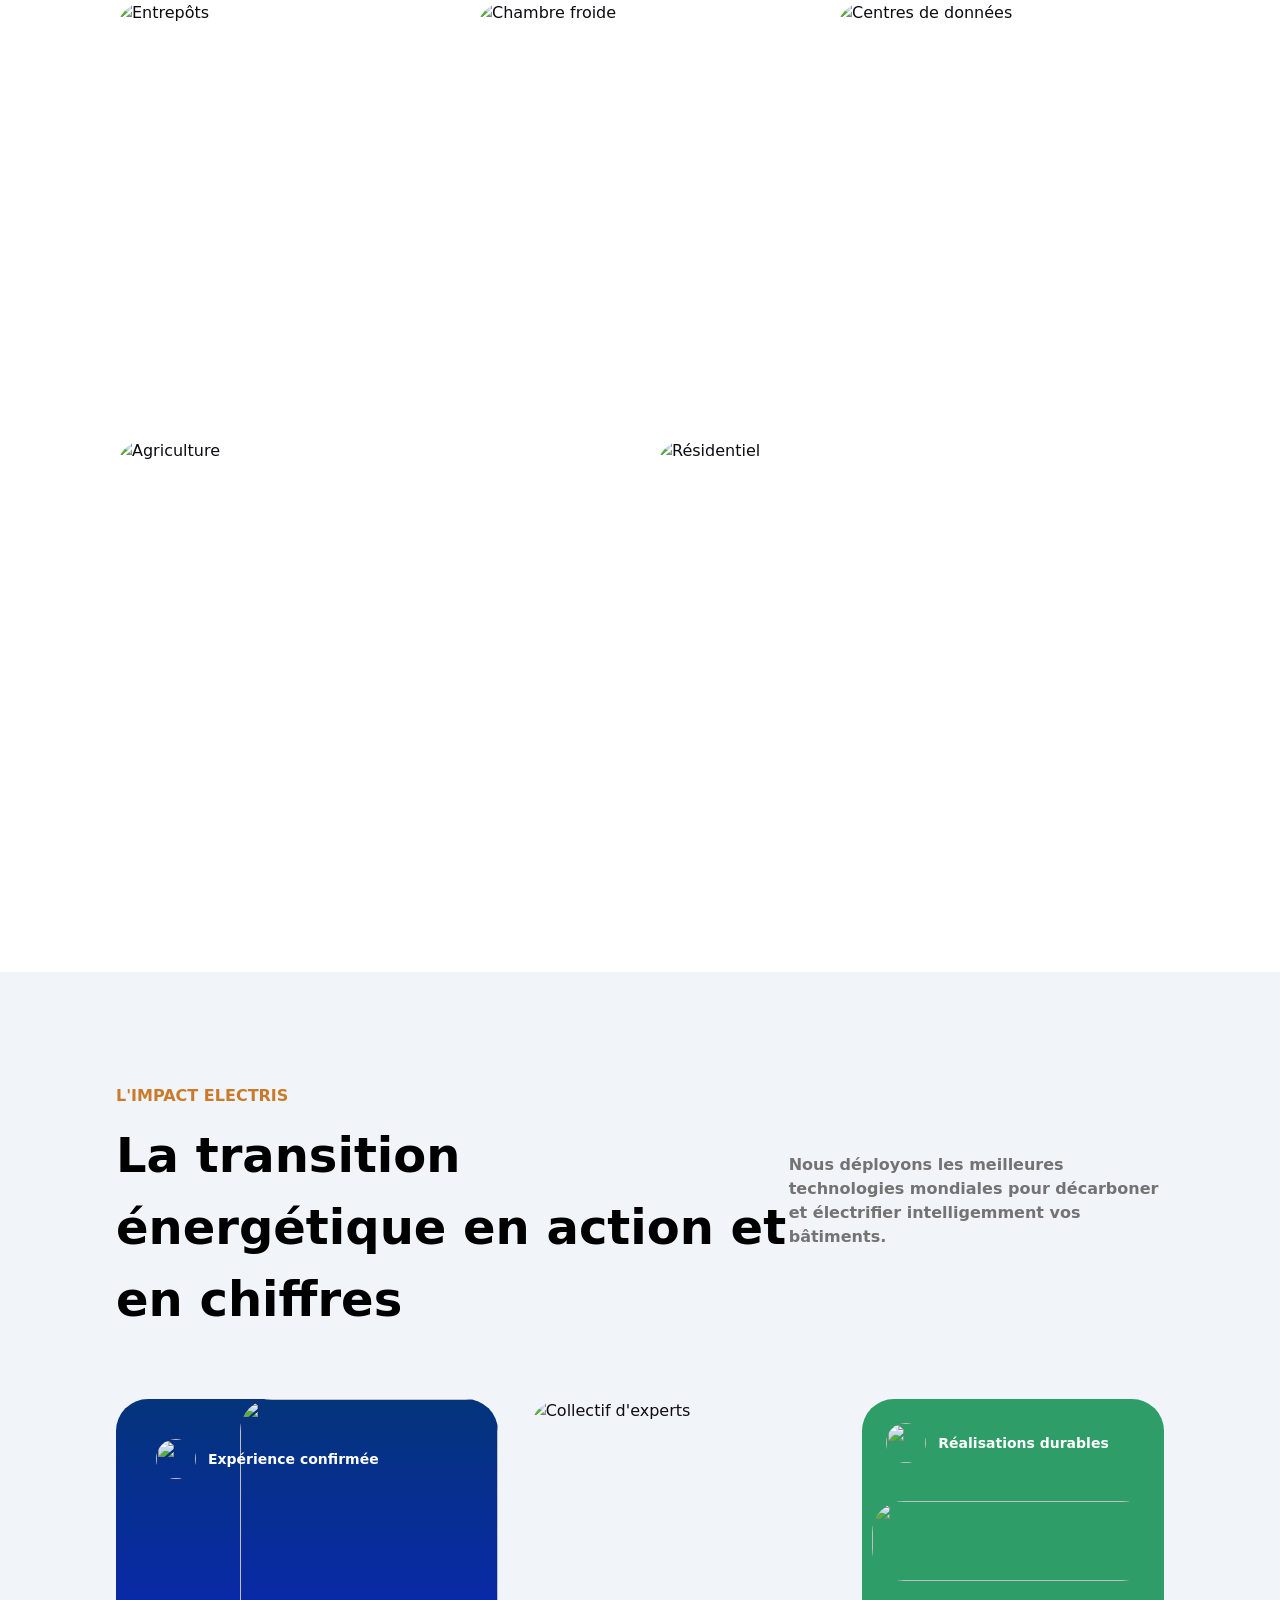
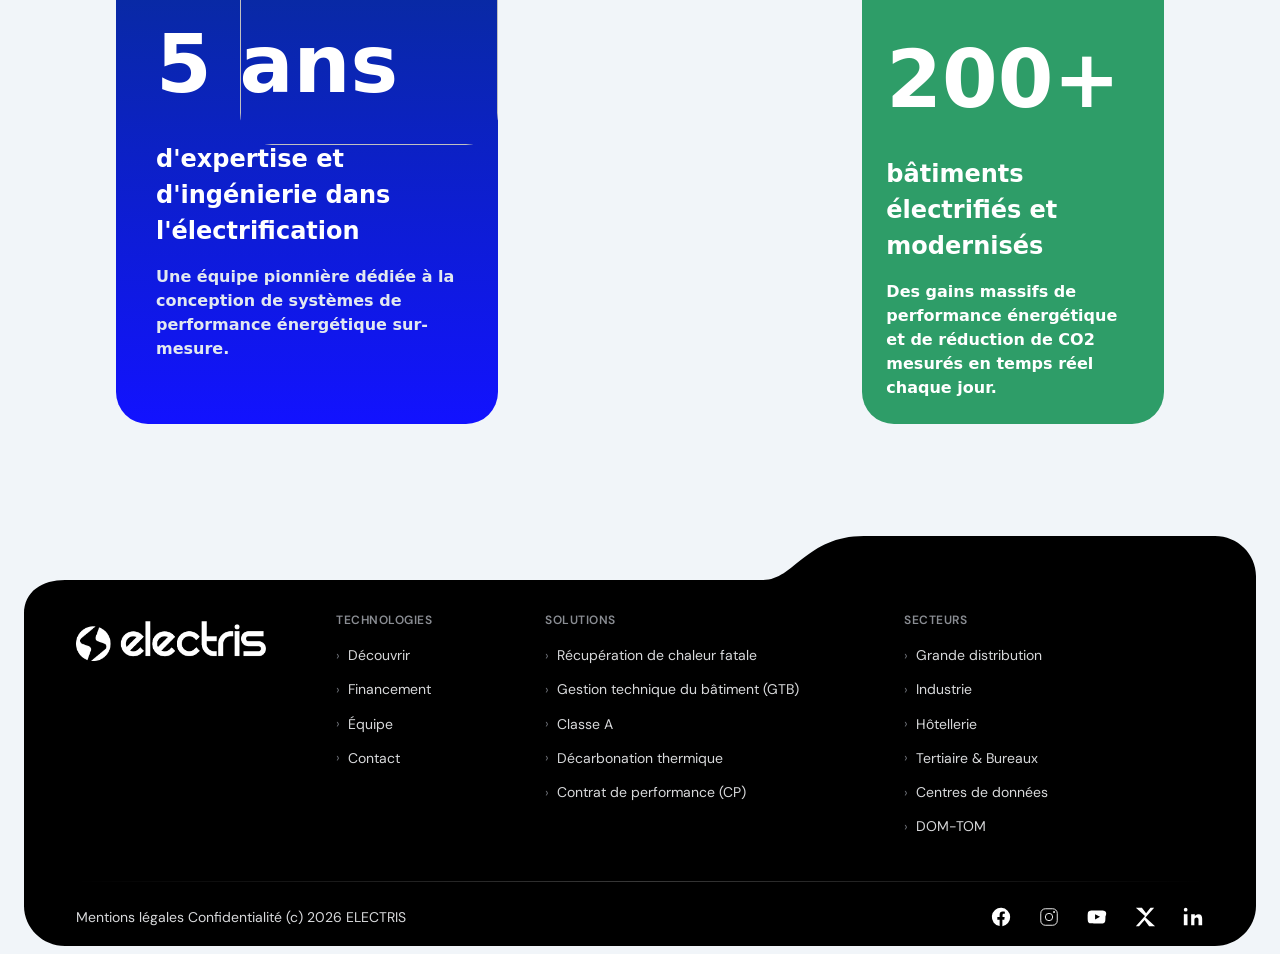
==== commit a00e6255: "fxed index.html" ====
--- a/index.html
+++ b/index.html
@@ -15,8 +15,141 @@
       rel="stylesheet"
     />
   <link rel="stylesheet" href="style.css" />
-  <link rel="stylesheet" href="process-fix.css" />
-  <link rel="stylesheet" href="process-width-fix.css" />
+  <style>
+    /* Exact desktop spacing from references/test.html. Kept inline so it cannot be replaced by responsive exports. */
+    #process > div:not(:first-child) {
+      width: auto !important;
+      max-width: none !important;
+      margin-left: 148px !important;
+      margin-right: 148px !important;
+      align-self: stretch !important;
+    }
+
+    /* Preserve the Figma-exported pill artwork and dimensions. */
+    #process > div:not(:first-child) > div:first-child {
+      border-radius: 37px !important;
+      padding: 48px 45px !important;
+      background-size: 100% 100% !important;
+    }
+
+    #process > div:not(:first-child) > span {
+      top: -29px !important;
+      left: 97px !important;
+    }
+
+    @media (max-width: 1199px) {
+      #process > div:first-child {
+        margin-left: 48px !important;
+        margin-right: 48px !important;
+      }
+
+      #process > div:not(:first-child) {
+        margin-left: 48px !important;
+        margin-right: 48px !important;
+      }
+    }
+
+    @media (max-width: 767px) {
+      #process {
+        padding-top: 72px !important;
+        padding-bottom: 72px !important;
+      }
+
+      #process > div:first-child,
+      #process > div:not(:first-child) {
+        margin-left: 24px !important;
+        margin-right: 24px !important;
+      }
+
+      #process > div:first-child > div:first-child {
+        padding-right: 0 !important;
+      }
+
+      #process > div:first-child > div:last-child,
+      #process > div:not(:first-child) > div:first-child > div {
+        flex-direction: column !important;
+        align-items: flex-start !important;
+      }
+
+      #process > div:first-child > div:last-child {
+        gap: 18px !important;
+      }
+
+      #process > div:first-child > div:last-child > span:first-child {
+        font-size: 42px !important;
+        line-height: 1.08;
+      }
+
+      #process > div:first-child > div:last-child > span:last-child {
+        width: auto !important;
+        margin-right: 0 !important;
+        font-size: 18px !important;
+        line-height: 1.45;
+      }
+
+      #process > div:not(:first-child) > div:first-child {
+        padding: 42px 24px 28px !important;
+        background-size: cover !important;
+      }
+
+      #process > div:not(:first-child) > div:first-child > div {
+        gap: 20px !important;
+      }
+
+      #process > div:not(:first-child) > div:first-child > div > span {
+        width: auto !important;
+        flex: none !important;
+        font-size: 18px !important;
+        line-height: 1.4;
+      }
+
+      #process > div:not(:first-child) > span {
+        top: -24px !important;
+        left: 72px !important;
+        padding: 5px 28px !important;
+      }
+
+      #process > div:not(:first-child) > span > span {
+        font-size: 20px !important;
+      }
+    }
+
+    @media (max-width: 480px) {
+      #process {
+        padding-top: 56px !important;
+        padding-bottom: 56px !important;
+      }
+
+      #process > div:first-child,
+      #process > div:not(:first-child) {
+        margin-left: 16px !important;
+        margin-right: 16px !important;
+      }
+
+      #process > div:first-child > div:last-child > span:first-child {
+        font-size: 34px !important;
+      }
+
+      #process > div:first-child > div:last-child > span:last-child {
+        font-size: 16px !important;
+      }
+
+      #process > div:not(:first-child) > div:first-child {
+        border-radius: 24px !important;
+        padding: 38px 18px 24px !important;
+      }
+
+      #process > div:not(:first-child) > span {
+        top: -20px !important;
+        left: 30px !important;
+        padding: 4px 22px !important;
+      }
+
+      #process > div:not(:first-child) > span > span {
+        font-size: 17px !important;
+      }
+    }
+  </style>
   </head>
   <body>
     <div class="site-frame" id="top">
